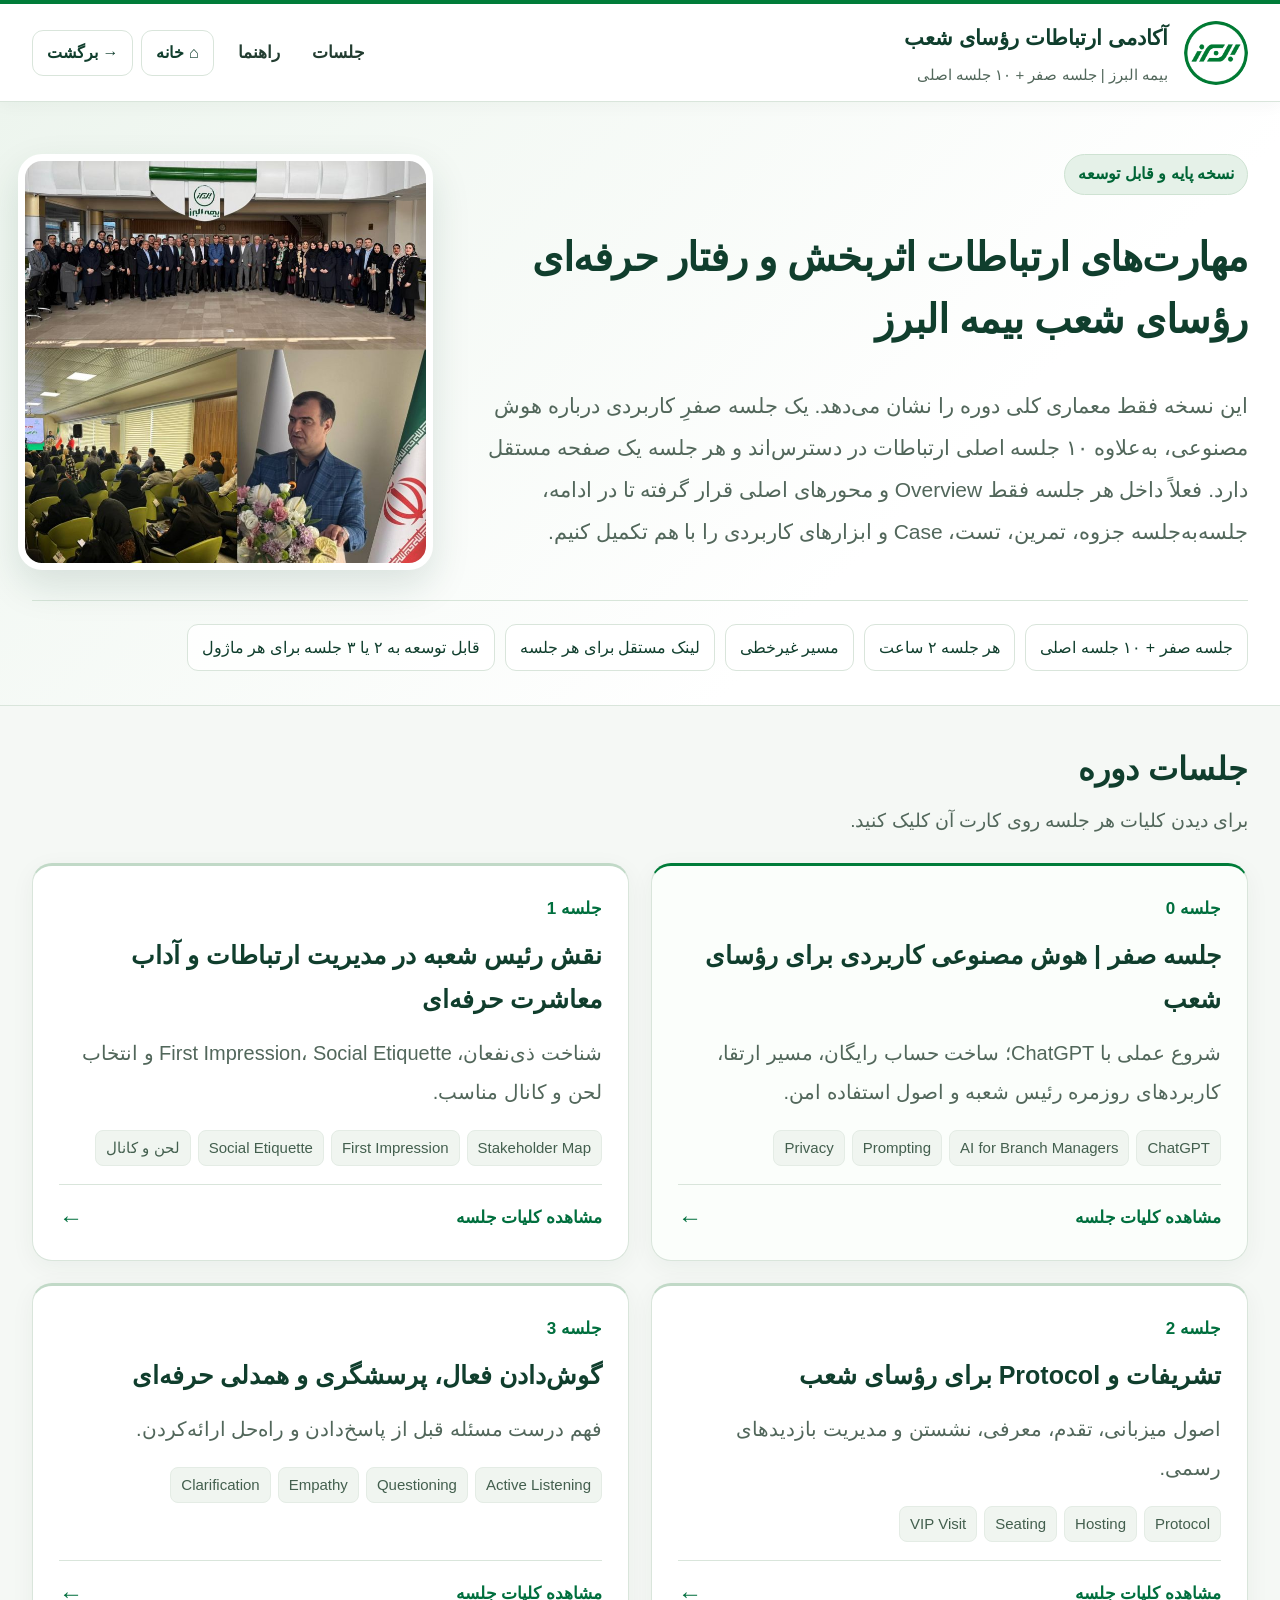
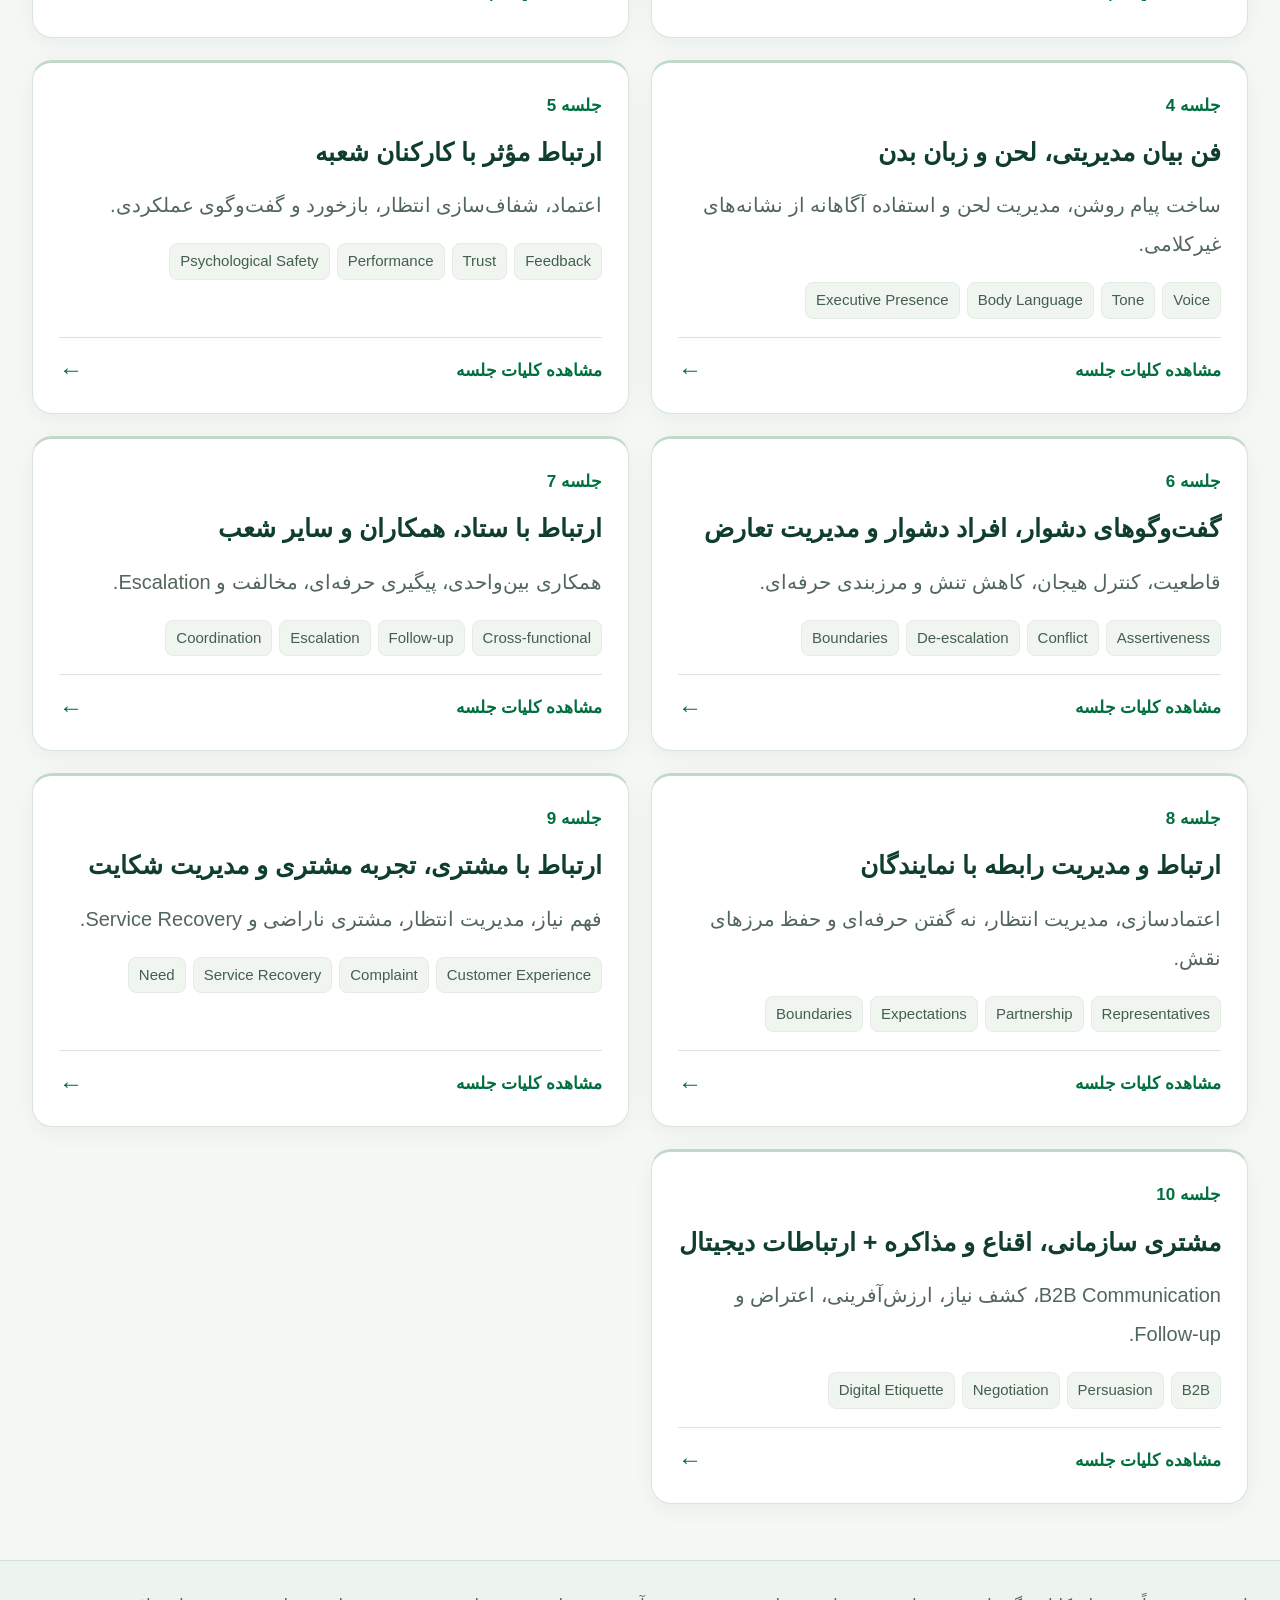
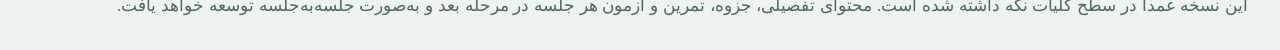
==== index.html @ 75eb53e2 "Refresh Alborz brand visuals and classroom typography; preserve all course content and routes" ====
<!doctype html>
<html lang="fa" dir="rtl">
<head>
<meta charset="utf-8">
<meta name="viewport" content="width=device-width,initial-scale=1">
<title>آکادمی مهارت‌های ارتباطات اثربخش | بیمه البرز</title>
<style>
:root{--navy:#173d5d;--teal:#168b8b;--bg:#f5f8fa;--ink:#263746;--muted:#6c7a84;--line:#dce7eb;--soft:#eef7f7}
*{box-sizing:border-box}body{margin:0;font-family:Vazirmatn,Tahoma,sans-serif;background:var(--bg);color:var(--ink);line-height:1.95;font-size:18px}a{text-decoration:none;color:inherit}.wrap{max-width:1120px;margin:auto;padding:0 20px}.top{background:#fff;border-bottom:1px solid var(--line);position:sticky;top:0;z-index:20}.topin{height:68px;display:flex;align-items:center;justify-content:space-between;gap:16px}.brand{display:flex;align-items:center;gap:11px}.logo{width:42px;height:42px;border-radius:13px;background:linear-gradient(145deg,var(--navy),var(--teal));color:#fff;display:grid;place-items:center;font-weight:800}.brand b{color:var(--navy)}.brand small{display:block;color:var(--muted);font-size:13px}.nav{display:flex;gap:8px}.utility-nav{display:flex;gap:7px;align-items:center}.utility-btn{display:inline-flex;align-items:center;gap:5px;padding:9px 12px;border:1px solid var(--line);background:#fff;border-radius:9px;font-size:14px;cursor:pointer;font-family:inherit;color:var(--navy)}.utility-btn:hover{background:var(--soft)}.lab-hero{background:#fff;border:1px solid var(--line);border-radius:18px;padding:22px;margin-bottom:16px}.lab-grid{display:grid;grid-template-columns:1fr 1fr;gap:14px}.lab-card{background:#fff;border:1px solid var(--line);border-radius:14px;padding:18px}.lab-card h2{font-size:22px;color:var(--navy);margin:0 0 8px}.lab-label{font-size:13px;color:var(--teal);font-weight:700;margin-bottom:5px}.cta-panel{background:linear-gradient(135deg,#f2f9f9,#fff);border:1px solid #cfe5e5;border-radius:15px;padding:18px;display:flex;justify-content:space-between;align-items:center;gap:14px}.cta-panel h3{margin:0;color:var(--navy);font-size:21px}.cta-panel p{margin:4px 0 0;color:var(--muted);font-size:15px}.nav a{font-size:15px;padding:7px 10px;border-radius:8px}.nav a:hover{background:var(--soft)}.hero{padding:50px 0 34px;background:linear-gradient(#fff,var(--bg))}.hero h1{color:var(--navy);font-size:42px;margin:10px 0}.hero p{max-width:900px;color:var(--muted);margin:0;font-size:18px}.tag{display:inline-block;background:var(--soft);color:var(--teal);border-radius:999px;padding:5px 10px;font-size:13px;font-weight:700}.summary{margin-top:20px;display:flex;gap:9px;flex-wrap:wrap}.pill{background:#fff;border:1px solid var(--line);padding:9px 12px;border-radius:999px;font-size:14px}.section{padding:28px 0}.section h2{color:var(--navy);margin:0 0 7px;font-size:28px}.sub{color:var(--muted);font-size:16px;margin-bottom:18px}.grid{display:grid;grid-template-columns:1fr 1fr;gap:16px}.card{background:#fff;border:1px solid var(--line);border-radius:16px;padding:19px;box-shadow:0 8px 22px rgba(23,61,93,.05);transition:.2s}.card:hover{transform:translateY(-3px);box-shadow:0 12px 30px rgba(23,61,93,.08)}.num{font-size:14px;color:var(--teal);font-weight:700}.card h3{color:var(--navy);font-size:22px;margin:6px 0}.card p{font-size:16px;color:var(--muted);margin:0 0 12px}.topics{display:flex;gap:6px;flex-wrap:wrap}.topic{background:#f2f7f8;border-radius:999px;padding:3px 7px;font-size:13px;color:#506572}.go{display:flex;justify-content:space-between;align-items:center;margin-top:14px;border-top:1px dashed var(--line);padding-top:11px;font-size:14px}.btn{display:inline-flex;align-items:center;gap:6px;border:0;background:var(--navy);color:#fff;padding:11px 16px;border-radius:10px;font-family:inherit;cursor:pointer;font-size:15px}.btn.alt{background:#fff;color:var(--navy);border:1px solid var(--line)}.session{padding:34px 0}.crumb{font-size:14px;color:var(--muted);margin-bottom:10px}.box{background:linear-gradient(135deg,var(--navy),#216c7a);color:#fff;border-radius:20px;padding:25px}.box h1{font-size:34px;margin:6px 0}.box p{color:#dcebf0;margin:0;font-size:18px}.meta{display:flex;gap:7px;flex-wrap:wrap;margin-top:13px}.meta span{background:rgba(255,255,255,.12);padding:6px 10px;border-radius:999px;font-size:13px}.content{display:grid;grid-template-columns:1fr 1fr;gap:15px;margin-top:18px}.panel{background:#fff;border:1px solid var(--line);border-radius:15px;padding:20px}.panel.full{grid-column:1/-1}.panel h2{color:var(--navy);font-size:24px;margin:0 0 10px}.panel ul{padding-right:19px;margin:0}.panel li{margin-bottom:6px}.placeholder{border:1px dashed #b9ccd3;background:#fbfdfd;border-radius:12px;padding:18px;color:var(--muted);font-size:16px}.footer{margin-top:35px;border-top:1px solid var(--line);padding:26px 0;color:var(--muted);font-size:14px}.guide{background:#fff;border:1px solid var(--line);border-radius:15px;padding:20px;margin-bottom:14px}
.ai-grid{display:grid;grid-template-columns:repeat(2,1fr);gap:12px}.ai-card{background:#fff;border:1px solid var(--line);border-radius:14px;padding:16px}.ai-card h3{margin:0 0 7px;color:var(--navy);font-size:20px}.clickable-card{display:block;position:relative;cursor:pointer}.clickable-card:hover{transform:translateY(-2px);box-shadow:0 10px 24px rgba(23,61,93,.08);border-color:#bcd7dc}.clickable-card:after{content:"مشاهده مثال ←";display:block;margin-top:10px;padding-top:8px;border-top:1px dashed var(--line);font-size:10px;color:var(--teal);font-weight:700}.level a{display:block;background:#fff;border:1px solid var(--line);border-radius:12px;padding:13px;transition:.2s}.level a:hover{transform:translateY(-2px);box-shadow:0 10px 24px rgba(23,61,93,.08);border-color:#bcd7dc}.level a:after{content:"مثال ←";display:block;margin-top:8px;font-size:10px;color:var(--teal);font-weight:700}.prompt-link{display:block}.prompt-link .prompt{transition:.2s}.prompt-link:hover .prompt{transform:translateY(-2px);box-shadow:0 10px 24px rgba(23,61,93,.07);border-color:#bcd7dc}.detail-example{background:#f7fbfc;border:1px solid var(--line);border-radius:14px;padding:18px;margin-top:12px}.detail-example h3{margin:0 0 8px;color:var(--navy)}.detail-kicker{font-size:10px;color:var(--teal);font-weight:700}.detail-prompt{margin-top:12px;background:#fff;border:1px solid var(--line);border-radius:12px;padding:15px}.detail-prompt code{font-family:Vazirmatn,Tahoma,sans-serif;white-space:normal}
.detail-page .wrap{max-width:1180px}.detail-page .lab-hero{padding:28px}.detail-page .lab-hero h1{font-size:38px;line-height:1.45}.detail-page .lab-hero p{font-size:17px;line-height:1.9}.detail-page .detail-example{padding:24px}.detail-page .detail-kicker{font-size:13px}.detail-page .detail-example h3{font-size:23px;margin-top:4px}.detail-page .detail-example p,.detail-page .detail-prompt,.detail-page .detail-output{font-size:17px;line-height:2}.detail-page .detail-prompt{padding:19px}.detail-output{margin-top:14px;background:#fff;border:1px solid #cfe2d9;border-radius:12px;padding:19px}.detail-output b{display:block;color:var(--teal);font-size:16px;margin-bottom:7px}.detail-output .output-body{color:#2d4350}.detail-page .btn{font-size:13px;padding:10px 14px}.ai-card p{margin:0;color:var(--muted);font-size:16px}.prompt{background:#f7fbfc;border:1px solid #dce9ed;border-radius:12px;padding:13px;margin-top:9px}.prompt b{display:block;color:var(--teal);margin-bottom:7px;font-size:17px}.prompt code{white-space:normal;font-family:Vazirmatn,Tahoma,sans-serif;color:#354b58;font-size:16px;line-height:2}.level{display:grid;grid-template-columns:repeat(4,1fr);gap:9px}.level>div{background:#fff;border:1px solid var(--line);border-radius:12px;padding:13px}.level b{display:block;color:var(--navy);margin-bottom:5px;font-size:18px}.warn{background:#fff8ec;border:1px solid #ecd7a9;border-radius:12px;padding:14px}.safe{background:#eff9f4;border:1px solid #cce6d9;border-radius:12px;padding:14px}.linkrow{display:flex;gap:8px;flex-wrap:wrap;margin-top:11px}.mini{font-size:15px;color:var(--muted)}
@media(max-width:820px){.ai-grid,.level{grid-template-columns:1fr 1fr}}@media(max-width:560px){.ai-grid,.level{grid-template-columns:1fr}.detail-page .lab-hero h1{font-size:34px}.detail-page .lab-hero p{font-size:18px}.detail-page .detail-example p,.detail-page .detail-prompt,.detail-page .detail-output{font-size:18px}.detail-page .detail-example h3{font-size:24px}.detail-page .btn{font-size:12px}}
@media(max-width:820px){.grid,.content,.lab-grid{grid-template-columns:1fr}.panel.full{grid-column:auto}.hero h1{font-size:34px}.box h1{font-size:29px}.nav{display:none}.utility-nav{display:flex}.utility-btn{padding:7px 9px}}
</style>
<link rel="preload" href="assets/fonts/Vazirmatn.woff2" as="font" type="font/woff2" crossorigin>
<link rel="stylesheet" href="assets/theme.css?v=20261017">
<meta name="theme-color" content="#006f3e">
</head>
<body>
<div id="app"></div>
<script>
const sessions=[
{id:0,title:"جلسه صفر | هوش مصنوعی کاربردی برای رؤسای شعب",desc:"شروع عملی با ChatGPT؛ ساخت حساب رایگان، مسیر ارتقا، کاربردهای روزمره رئیس شعبه و اصول استفاده امن.",topics:["ChatGPT","AI for Branch Managers","Prompting","Privacy"],goal:"رئیس شعبه با یک مسیر ساده و کاربردی وارد استفاده از هوش مصنوعی شود و بداند کجا، چگونه و با چه ملاحظات محرمانگی از ChatGPT کمک بگیرد.",outline:["هوش مصنوعی برای رئیس شعبه؛ چه کمکی می‌کند و چه کاری را نباید به آن واگذار کرد","ساخت حساب رایگان ChatGPT و شروع کار در chatgpt.com","آشنایی کلی با نسخه رایگان و مسیر ارتقا به پلن‌های پولی متناسب با نیاز","در صورت محدودیت پرداخت: آشنایی با استفاده از واسط پرداخت مانند نامبرلند؛ ترجیح ارتقای حساب شخصی و پرهیز از حساب مشترک یا آماده","کاربردها در شعبه: تهیه پیش‌نویس نامه و پیام، خلاصه‌سازی بخشنامه، گزارش مدیریتی، برنامه جلسه، آموزش و Role Play","کمک به بررسی پرونده‌ها فقط برای خلاصه‌سازی، ساخت Checklist و کشف نکات قابل بررسی؛ تصمیم نهایی با انسان","اصول Prompt نویسی ساده: نقش + مسئله + زمینه + خروجی مورد انتظار","حریم خصوصی و محرمانگی: عدم بارگذاری اطلاعات هویتی، مالی یا پرونده واقعی مشتری بدون مجوز و ناشناس‌سازی","اتصال ChatGPT به ابزارهای کاری مانند Gmail، Google Calendar و Google Drive در صورت دسترسی و اعطای مجوز","تمرین‌های اولیه با سناریوهای فرضی و داده‌های غیرواقعی"]},

{id:1,title:"نقش رئیس شعبه در مدیریت ارتباطات و آداب معاشرت حرفه‌ای",desc:"شناخت ذی‌نفعان، First Impression، Social Etiquette و انتخاب لحن و کانال مناسب.",topics:["Stakeholder Map","First Impression","Social Etiquette","لحن و کانال"],goal:"رئیس شعبه بتواند برای هر ذی‌نفع، سبک ارتباطی و رفتار حرفه‌ای متناسب انتخاب کند.",outline:["نقش رئیس شعبه به‌عنوان نماینده برند","شناخت ذی‌نفعان اصلی شعبه","آداب معرفی، سلام و احوالپرسی","اولین برداشت و حضور حرفه‌ای","انتخاب لحن، زمان و کانال مناسب"]},
{id:2,title:"تشریفات و Protocol برای رؤسای شعب",desc:"اصول میزبانی، تقدم، معرفی، نشستن و مدیریت بازدیدهای رسمی.",topics:["Protocol","Hosting","Seating","VIP Visit"],goal:"رئیس شعبه بتواند موقعیت‌های رسمی و بازدیدهای مهم را حرفه‌ای و منظم مدیریت کند.",outline:["تفاوت Etiquette و Protocol","استقبال و بدرقه","تقدم و معرفی افراد","نحوه نشستن در جلسات","اصول میزبانی و پذیرایی","آمادگی شعبه برای بازدید رسمی"]},
{id:3,title:"گوش‌دادن فعال، پرسشگری و همدلی حرفه‌ای",desc:"فهم درست مسئله قبل از پاسخ‌دادن و راه‌حل ارائه‌کردن.",topics:["Active Listening","Questioning","Empathy","Clarification"],goal:"رئیس شعبه بتواند با گوش‌دادن و پرسشگری، مسئله و نیاز واقعی مخاطب را بهتر درک کند.",outline:["شنیدن در برابر گوش‌دادن فعال","سؤال‌های باز و بسته","سؤال‌های روشن‌کننده و عمیق‌کننده","Reflecting Back و Summarizing","همدلی حرفه‌ای"]},
{id:4,title:"فن بیان مدیریتی، لحن و زبان بدن",desc:"ساخت پیام روشن، مدیریت لحن و استفاده آگاهانه از نشانه‌های غیرکلامی.",topics:["Voice","Tone","Body Language","Executive Presence"],goal:"رئیس شعبه بتواند پیام خود را روشن، کوتاه و متناسب با موقعیت منتقل کند.",outline:["وضوح و اختصار در پیام مدیریتی","Voice, Tone & Pace","تماس چشمی و حالات چهره","Posture و Gesture","هماهنگی کلام و رفتار","حضور حرفه‌ای"]},
{id:5,title:"ارتباط مؤثر با کارکنان شعبه",desc:"اعتماد، شفاف‌سازی انتظار، بازخورد و گفت‌وگوی عملکردی.",topics:["Feedback","Trust","Performance","Psychological Safety"],goal:"رئیس شعبه بتواند گفت‌وگوهای روزمره و عملکردی با کارکنان را اثربخش‌تر مدیریت کند.",outline:["اعتماد و Psychological Safety","شفاف‌سازی انتظار","درخواست و واگذاری کار","Feedback و Feedforward","Recognition","گفت‌وگو با کارکنان کم‌انگیزه یا مقاوم"]},
{id:6,title:"گفت‌وگوهای دشوار، افراد دشوار و مدیریت تعارض",desc:"قاطعیت، کنترل هیجان، کاهش تنش و مرزبندی حرفه‌ای.",topics:["Assertiveness","Conflict","De-escalation","Boundaries"],goal:"رئیس شعبه بتواند در موقعیت‌های دشوار، قاطع و محترمانه باقی بماند.",outline:["رفتار منفعلانه، پرخاشگرانه و قاطعانه","Triggerهای هیجانی","De-escalation","تفکیک شخص از رفتار","انواع افراد دشوار","مرزبندی حرفه‌ای"]},
{id:7,title:"ارتباط با ستاد، همکاران و سایر شعب",desc:"همکاری بین‌واحدی، پیگیری حرفه‌ای، مخالفت و Escalation.",topics:["Cross-functional","Follow-up","Escalation","Coordination"],goal:"رئیس شعبه بتواند تعاملات بین‌واحدی را با وضوح، احترام و پیگیری مؤثر مدیریت کند.",outline:["ارتباط افقی و عمودی","درخواست همکاری","پیگیری حرفه‌ای","بیان مخالفت","Escalation صحیح","مستندسازی توافقات"]},
{id:8,title:"ارتباط و مدیریت رابطه با نمایندگان",desc:"اعتمادسازی، مدیریت انتظار، نه گفتن حرفه‌ای و حفظ مرزهای نقش.",topics:["Representatives","Partnership","Expectations","Boundaries"],goal:"رئیس شعبه بتواند رابطه‌ای مشارکتی و در عین حال حرفه‌ای با نمایندگان ایجاد کند.",outline:["جایگاه نماینده در شبکه ارتباطی شعبه","اعتمادسازی","مدیریت انتظار","نه گفتن حرفه‌ای","Feedback به نماینده","نماینده ناراضی یا پرتوقع"]},
{id:9,title:"ارتباط با مشتری، تجربه مشتری و مدیریت شکایت",desc:"فهم نیاز، مدیریت انتظار، مشتری ناراضی و Service Recovery.",topics:["Customer Experience","Complaint","Service Recovery","Need"],goal:"رئیس شعبه بتواند نارضایتی و شکایت مشتری را ساختاریافته و حرفه‌ای مدیریت کند.",outline:["لحظات حساس تجربه مشتری","Listening for Need","مدیریت انتظار","مشتری عصبانی و ناراضی","عذرخواهی حرفه‌ای","Service Recovery"]},
{id:10,title:"مشتری سازمانی، اقناع و مذاکره + ارتباطات دیجیتال",desc:"B2B Communication، کشف نیاز، ارزش‌آفرینی، اعتراض و Follow-up.",topics:["B2B","Persuasion","Negotiation","Digital Etiquette"],goal:"رئیس شعبه بتواند ارتباط اولیه و جلسه حرفه‌ای با مشتری سازمانی را ساختاریافته مدیریت کند.",outline:["تفاوت B2B و B2C","آمادگی قبل از جلسه","Discovery Questions","Value Conversation","اصول پایه اقناع و مذاکره","Telephone, WhatsApp & Email Etiquette","Follow-up و ثبت توافقات"]}
];

function header(){return '<header class="top"><div class="wrap topin"><a class="brand" href="?"><span class="logo">ا</span><span><b>آکادمی ارتباطات رؤسای شعب</b><small>بیمه البرز | جلسه صفر + ۱۰ جلسه اصلی</small></span></a><div style="display:flex;align-items:center;gap:10px"><nav class="nav"><a href="?">جلسات</a><a href="?view=guide">راهنما</a></nav><div class="utility-nav"><a class="utility-btn" href="?">⌂ خانه</a><button class="utility-btn" onclick="history.length>1?history.back():location.href=\'?\'">→ برگشت</button></div></div></div></header>'}
function footer(){return '<footer class="footer"><div class="wrap">این نسخه عمداً در سطح کلیات نگه داشته شده است. محتوای تفصیلی، جزوه، تمرین و آزمون هر جلسه در مرحله بعد و به‌صورت جلسه‌به‌جلسه توسعه خواهد یافت.</div></footer>'}
function home(){
document.title="آکادمی مهارت‌های ارتباطات اثربخش | بیمه البرز";
document.getElementById("app").innerHTML=header()+
'<main><section class="hero"><div class="wrap"><span class="tag">نسخه پایه و قابل توسعه</span><h1>مهارت‌های ارتباطات اثربخش و رفتار حرفه‌ای رؤسای شعب بیمه البرز</h1><p>این نسخه فقط معماری کلی دوره را نشان می‌دهد. یک جلسه صفرِ کاربردی درباره هوش مصنوعی، به‌علاوه ۱۰ جلسه اصلی ارتباطات در دسترس‌اند و هر جلسه یک صفحه مستقل دارد. فعلاً داخل هر جلسه فقط Overview و محورهای اصلی قرار گرفته تا در ادامه، جلسه‌به‌جلسه جزوه، تمرین، تست، Case و ابزارهای کاربردی را با هم تکمیل کنیم.</p><div class="summary"><span class="pill">جلسه صفر + ۱۰ جلسه اصلی</span><span class="pill">هر جلسه ۲ ساعت</span><span class="pill">مسیر غیرخطی</span><span class="pill">لینک مستقل برای هر جلسه</span><span class="pill">قابل توسعه به ۲ یا ۳ جلسه برای هر ماژول</span></div></div></section><section class="section"><div class="wrap"><h2>جلسات دوره</h2><div class="sub">برای دیدن کلیات هر جلسه روی کارت آن کلیک کنید.</div><div class="grid">'+
sessions.map(s=>'<a class="card" href="?m='+s.id+'"><div class="num">جلسه '+s.id+'</div><h3>'+s.title+'</h3><p>'+s.desc+'</p><div class="topics">'+s.topics.map(t=>'<span class="topic">'+t+'</span>').join('')+'</div><div class="go"><span>مشاهده کلیات جلسه</span><span>←</span></div></a>').join('')+
'</div></div></section></main>'+footer()
}


const labs={
1:{sample:"سناریو: مشتری مهمی بدون وقت قبلی وارد شعبه می‌شود و هم‌زمان نماینده‌ای منتظر دیدار رئیس شعبه است. رئیس شعبه باید نحوه استقبال، معرفی و مدیریت انتظار هر دو نفر را انتخاب کند.",exercise:"در سه دقیقه، برای یک مشتری جدید، یک همکار ستادی و یک نماینده سه شیوه متفاوت برای شروع گفت‌وگو بنویسید.",task:"تا جلسه بعد یک موقعیت واقعی را ثبت کنید که First Impression روی ادامه رابطه اثر گذاشته است.",note:"هدف تمرین، «تشریفاتی شدن» رفتار نیست؛ هدف، آگاهانه شدن رفتار حرفه‌ای است."},
2:{sample:"سناریو: مدیر ارشد سازمان برای بازدید به شعبه می‌آید و هم‌زمان جلسه‌ای با مشتری سازمانی در جریان است. ترتیب استقبال، معرفی و نشستن را تصمیم‌گیری کنید.",exercise:"چیدمان یک جلسه چهارنفره را برای رئیس شعبه، مدیر ستادی، مشتری و کارشناس شعبه طراحی کنید و دلیل آن را بگویید.",task:"یک Checklist پنج‌مرحله‌ای برای بازدید رسمی شعبه بسازید.",note:"Protocol خوب باید دیده نشود؛ اگر درست طراحی شده باشد، جریان جلسه طبیعی و بدون سردرگمی پیش می‌رود."},
3:{sample:"سناریو: کارمند می‌گوید «مشتری‌ها خیلی سخت شده‌اند». به‌جای نصیحت، با سه سؤال روشن‌کننده مسئله واقعی را کشف کنید.",exercise:"در دو نفره، یک نفر مسئله‌ای کاری را تعریف کند و نفر دوم فقط سؤال و بازتاب بدهد؛ بدون ارائه راه‌حل.",task:"در یک گفت‌وگوی واقعی این هفته، قبل از پاسخ دادن حداقل یک بار Paraphrase انجام دهید.",note:"Listening یعنی تأخیر انداختن در پاسخ تا وقتی که مطمئن شویم مسئله را درست فهمیده‌ایم."},
4:{sample:"سناریو: باید یک خطای جدی را به کارمند توضیح دهید بدون اینکه پیام مبهم یا تحقیرآمیز شود.",exercise:"یک پیام ۶۰ ثانیه‌ای با ساختار «موضوع → اهمیت → انتظار» آماده و با صدای بلند اجرا کنید.",task:"یک پیام روزمره خود را ضبط کنید و Pace، مکث و وضوح آن را خودارزیابی کنید.",note:"در ارتباط مدیریتی، وضوح معمولاً از پیچیدگی اثرگذارتر است."},
5:{sample:"سناریو: کارمند توانمند است اما موعدها را رعایت نمی‌کند. گفت‌وگو را با مدل مشاهده رفتار، اثر و انتظار طراحی کنید.",exercise:"یک Feedback واقعی را بدون استفاده از برچسب شخصیتی بازنویسی کنید.",task:"در هفته آینده یک Recognition مشخص و مبتنی بر رفتار به یکی از کارکنان بدهید.",note:"Feedback مؤثر درباره رفتار قابل مشاهده است، نه شخصیت فرد."},
6:{sample:"سناریو: نماینده با لحن تند درخواست استثنا دارد. پاسخ باید هم مرز را حفظ کند و هم رابطه را تخریب نکند.",exercise:"سه پاسخ بنویسید: منفعلانه، پرخاشگرانه و قاطعانه؛ سپس تفاوت آن‌ها را مقایسه کنید.",task:"یک Trigger شخصی خود را شناسایی و برای آن یک Pause Routine طراحی کنید.",note:"قاطعیت یعنی احترام هم‌زمان به رابطه و مرز."},
7:{sample:"سناریو: واحد ستادی پاسخ لازم را نداده و مشتری منتظر است. یک پیگیری حرفه‌ای بنویسید که هم فوریت را منتقل کند و هم رابطه را حفظ کند.",exercise:"یک درخواست مبهم را با الگوی چه کسی/چه چیزی/چه زمانی/چرا بازنویسی کنید.",task:"یکی از پیگیری‌های این هفته را با Close the Loop کامل کنید و نتیجه را ثبت کنید.",note:"بخش مهم ارتباط بین‌واحدی، بستن حلقه ارتباط و روشن کردن مسئول اقدام بعدی است."},
8:{sample:"سناریو: نماینده‌ای پرتوقع درخواست می‌کند فرآیندی خارج از چارچوب برایش انجام شود. پاسخ حرفه‌ای طراحی کنید.",exercise:"یک «نه» حرفه‌ای در سه مرحله بنویسید: همدلی، مرز، گزینه جایگزین.",task:"یک انتظار مبهم از نمایندگان را به یک توافق روشن و قابل پیگیری تبدیل کنید.",note:"رابطه مشارکتی با نماینده به معنی حذف مرزهای نقش نیست."},
9:{sample:"سناریو: مشتری از تأخیر عصبانی است و می‌گوید دیگر به شعبه اعتماد ندارد. ابتدا پاسخ همدلانه و سپس مسیر Service Recovery را طراحی کنید.",exercise:"در Role Play دو دقیقه‌ای، فقط بر شنیدن نیاز و مدیریت انتظار تمرکز کنید.",task:"یک شکایت واقعیِ بدون اطلاعات هویتی را به سه بخش «مسئله، انتظار، اقدام بعدی» خلاصه کنید.",note:"در شکایت، سرعت پاسخ مهم است اما وضوح درباره اقدام بعدی مهم‌تر است."},
10:{sample:"سناریو: مشتری سازمانی می‌گوید «قیمت مهم‌ترین معیار ماست». با سؤال‌های Discovery بررسی کنید پشت این موضع چه نیازهایی وجود دارد.",exercise:"برای یک جلسه B2B پنج سؤال Discovery و دو جمله Value Conversation بنویسید.",task:"یک Follow-up کوتاه بعد از جلسه مشتری سازمانی طراحی کنید که تصمیم‌ها و قدم بعدی را ثبت کند.",note:"در مذاکره، قبل از دفاع از پیشنهاد، باید بفهمیم طرف مقابل واقعاً چه چیزی را ارزشمند می‌داند."}
};

function aiExtra(){
return '<section class="panel full"><h2>نقشه کاربرد هوش مصنوعی برای رئیس شعبه</h2><div class="ai-grid">'+
'<a class="ai-card clickable-card" href="?m=0&view=lab&item=use1"><h3>۱. مکاتبات و ارتباطات</h3><p>پیش‌نویس نامه، پیام به کارکنان یا نمایندگان، پاسخ اولیه به مشتری، بازنویسی متن رسمی و کوتاه‌سازی پیام.</p></a>'+
'<a class="ai-card clickable-card" href="?m=0&view=lab&item=use2"><h3>۲. جلسات و مدیریت روزانه</h3><p>طراحی Agenda، استخراج Action Item، تهیه صورت‌جلسه، آماده‌سازی پرسش برای جلسه و برنامه پیگیری.</p></a>'+
'<a class="ai-card clickable-card" href="?m=0&view=lab&item=use3"><h3>۳. گزارش و تحلیل مدیریتی</h3><p>تبدیل یادداشت‌های پراکنده به گزارش، ساخت خلاصه مدیریتی، مقایسه چند گزینه و طراحی Checklist تصمیم.</p></a>'+
'<a class="ai-card clickable-card" href="?m=0&view=lab&item=use4"><h3>۴. پرونده و اسناد</h3><p>خلاصه‌سازی متن‌های غیرمحرمانه یا ناشناس‌سازی‌شده، استخراج موارد قابل بررسی، ساخت چک‌لیست نقص مدارک و پرسش‌های پیگیری.</p></a>'+
'<a class="ai-card clickable-card" href="?m=0&view=lab&item=use5"><h3>۵. مشتری و نماینده</h3><p>تمرین پاسخ به اعتراض، شبیه‌سازی مشتری ناراضی، طراحی گفت‌وگوی حرفه‌ای و آماده‌سازی برای مذاکره.</p></a>'+
'<a class="ai-card clickable-card" href="?m=0&view=lab&item=use6"><h3>۶. توسعه کارکنان</h3><p>Role Play، طراحی سؤال آموزشی، بازخورد روی متن یا سناریو و ساخت تمرین متناسب با مسئله واقعی شعبه.</p></a>'+
'<a class="ai-card clickable-card" href="?m=0&view=lab&item=use7"><h3>۷. یادگیری شخصی مدیر</h3><p>توضیح ساده یک مفهوم، مقایسه روش‌ها، ساخت برنامه مطالعه و تمرین مهارت قبل از موقعیت واقعی.</p></a>'+
'<a class="ai-card clickable-card" href="?m=0&view=lab&item=use8"><h3>۸. مدیریت زمان و کار</h3><p>اولویت‌بندی فهرست کارها، طراحی برنامه روزانه، شکستن یک مسئله پیچیده به قدم‌های کوچک و ساخت قالب پیگیری.</p></a>'+'<a class="ai-card clickable-card" href="?m=0&view=lab&item=use9"><h3>۹. Gmail و Google Calendar</h3><p>خلاصه ایمیل‌های مهم، پیش‌نویس پاسخ، آماده‌سازی جلسه، بررسی زمان‌های آزاد و مدیریت رویدادها؛ در صورت اتصال حساب و اعطای دسترسی.</p></a>'+'<a class="ai-card clickable-card" href="?m=0&view=lab&item=use10"><h3>۱۰. Google Drive و سایر Apps</h3><p>پیدا کردن فایل، خلاصه‌سازی Docs/Sheets/Slides و کار با سایر ابزارهای متصل متناسب با دسترسی حساب.</p></a>'+
'</div></section>'+
'<section class="panel full"><h2>چهار سطح استفاده؛ از ساده تا حرفه‌ای</h2><div class="level">'+
'<a href="?m=0&view=lab&item=level1"><b>سطح ۱ | سؤال و متن</b><span class="mini">پرسش، بازنویسی، خلاصه و ایده‌گیری.</span></a>'+
'<a href="?m=0&view=lab&item=level2"><b>سطح ۲ | فایل و تحلیل</b><span class="mini">کار با فایل‌های غیرمحرمانه یا ناشناس‌سازی‌شده، جدول و گزارش.</span></a>'+
'<a href="?m=0&view=lab&item=level3"><b>سطح ۳ | تمرین و شبیه‌سازی</b><span class="mini">مشتری ناراضی، کارمند مقاوم، مذاکره با نماینده یا مشتری سازمانی.</span></a>'+
'<a href="?m=0&view=lab&item=level4"><b>سطح ۴ | دستیار کاری</b><span class="mini">پروژه‌ها، تحقیق عمیق‌تر، پیگیری چندمرحله‌ای و ابزارهای پیشرفته‌تر در پلن‌های مناسب.</span></a>'+
'</div></section>'+
'<section class="panel full"><h2>نمونه Promptهای آماده</h2>'+
'<a class="prompt-link" href="?m=0&view=lab&item=prompt1"><div class="prompt"><b>نمونه ۱ | نامه مدیریتی</b><code>در نقش رئیس شعبه بیمه، این یادداشت خام را به یک نامه رسمی، کوتاه و محترمانه برای واحد ستادی تبدیل کن. لحن قاطع ولی غیرتنش‌زا باشد. در پایان، اقدام مورد انتظار و زمان پاسخ را روشن کن.</code></div></a>'+
'<a class="prompt-link" href="?m=0&view=lab&item=prompt2"><div class="prompt"><b>نمونه ۲ | مشتری ناراضی</b><code>نقش یک مشتری ناراضی بیمه را بازی کن که از تأخیر در رسیدگی ناراحت است. من رئیس شعبه هستم و می‌خواهم پاسخ بدهم. بعد از هر پاسخ من، فقط واکنش مشتری را بده و در پایان روی لحن، همدلی و مدیریت انتظار به من بازخورد بده.</code></div></a>'+
'<a class="prompt-link" href="?m=0&view=lab&item=prompt3"><div class="prompt"><b>نمونه ۳ | بررسی پرونده</b><code>این اطلاعات فرضی و بدون مشخصات هویتی را مرور کن. فقط موارد ناقص، سؤال‌های لازم برای پیگیری و یک Checklist بررسی را استخراج کن. تصمیم یا تأیید نهایی پرونده را انجام نده.</code></div></a>'+
'<a class="prompt-link" href="?m=0&view=lab&item=prompt4"><div class="prompt"><b>نمونه ۴ | جلسه کارکنان</b><code>برای جلسه ۳۰ دقیقه‌ای تیم شعبه درباره کاهش خطا در پاسخ‌گویی به مشتری، یک Agenda شامل هدف، سه سؤال بحث، تصمیم‌های مورد انتظار و Action Itemهای قابل پیگیری طراحی کن.</code></div></a>'+
'</section>'+
'<section class="panel full"><h2>شروع و ارتقای حساب ChatGPT</h2><p>برای شروع، نسخه رایگان برای آشنایی، نوشتن متن، تمرین، جست‌وجو، فایل و بسیاری از کارهای روزمره کافی است. اگر استفاده بیشتر، فایل‌های بیشتر، تحلیل پیشرفته‌تر، Research، پروژه‌ها یا ابزارهای حرفه‌ای‌تر لازم شد، می‌توان پلن‌های پولی مانند Go، Plus یا Pro را بررسی کرد. امکانات و محدودیت‌ها ممکن است تغییر کنند، بنابراین قبل از خرید صفحه رسمی قیمت‌گذاری را ببینید.</p><div class="linkrow"><a class="btn" href="https://chatgpt.com/" target="_blank" rel="noopener">ورود / ساخت حساب ChatGPT</a><a class="btn alt" href="https://chatgpt.com/pricing/" target="_blank" rel="noopener">مقایسه پلن‌های رسمی</a></div><div class="warn" style="margin-top:12px"><b>اگر پرداخت مستقیم در دسترس نیست:</b> ممکن است از واسط‌های پرداخت مانند نامبرلند استفاده شود. ترجیح حرفه‌ای این است که <b>اشتراک روی حساب شخصی خود فرد</b> فعال شود؛ از خرید حساب آماده یا اشتراکی و تحویل رمز عبور به اشخاص ثالث پرهیز شود و شرایط سرویس‌دهنده قبل از خرید بررسی شود.</div></section>'+
'<section class="panel full"><h2>خط قرمزهای استفاده در شعبه</h2><div class="safe"><b>اصل ساده:</b> هوش مصنوعی «دستیار» است، نه مرجع نهایی تصمیم. قبل از ارسال هر خروجی، مدیر باید آن را بررسی کند.</div><ul style="margin-top:12px"><li>اطلاعات هویتی، شماره ملی، شماره حساب، شماره بیمه‌نامه، اطلاعات پزشکی، مالی و اطلاعات محرمانه مشتری را بدون مجوز وارد نکنید.</li><li>برای تمرین و آموزش از داده فرضی یا اطلاعات ناشناس‌سازی‌شده استفاده کنید.</li><li>تحلیل AI جایگزین مقررات، دستورالعمل رسمی، نظر حقوقی یا تصمیم تخصصی بیمه‌ای نیست.</li><li>اعداد، تاریخ‌ها، استنادها و بخشنامه‌ها را قبل از استفاده نهایی کنترل کنید.</li></ul></section>'+
'<section class="panel full"><h2>تمرین پیشنهادی جلسه صفر</h2><div class="placeholder"><b>تمرین ۱۵ دقیقه‌ای:</b> هر رئیس شعبه یک کار واقعی اما غیرمحرمانه از هفته جاری انتخاب کند؛ مثلاً تنظیم یک پیام، آماده‌سازی جلسه، پاسخ به اعتراض یا خلاصه‌سازی یک متن. ابتدا خودش Prompt را بنویسد، خروجی را بگیرد، سپس Prompt را با «نقش + زمینه + مسئله + خروجی مورد انتظار» بازنویسی کند و تفاوت دو خروجی را مقایسه کند.</div></section>';
}



const aiDetails={
use1:{type:"حوزه کاربرد",title:"مکاتبات و ارتباطات",example:"فرض کنید باید به واحد ستادی درباره تأخیر در پاسخ یک درخواست پیگیری کنید. به‌جای نوشتن متن از صفر، یادداشت خام خود را بدهید و بخواهید آن را رسمی، کوتاه و قاطع بازنویسی کند.",prompt:"این یادداشت خام را به یک پیام رسمی برای واحد ستادی تبدیل کن. لحن محترمانه و قاطع باشد، موضوع، اقدام مورد انتظار و مهلت پاسخ مشخص باشد."},
use2:{type:"حوزه کاربرد",title:"جلسات و مدیریت روزانه",example:"قبل از جلسه صبحگاهی شعبه، سه موضوع پراکنده دارید: شکایت مشتری، هدف فروش و نقص پرونده‌ها. AI می‌تواند آن‌ها را به یک Agenda ۲۰ دقیقه‌ای با زمان‌بندی و Action Item تبدیل کند.",prompt:"برای جلسه ۲۰ دقیقه‌ای تیم شعبه با این سه موضوع یک Agenda بساز؛ برای هر موضوع زمان، سؤال اصلی، تصمیم مورد انتظار و مسئول پیگیری مشخص کن."},
use3:{type:"حوزه کاربرد",title:"گزارش و تحلیل مدیریتی",example:"پنج یادداشت کوتاه از عملکرد هفته دارید. می‌توانید آن‌ها را به خلاصه مدیریتی یک‌صفحه‌ای با «وضعیت، مسئله، اقدام، نیاز به تصمیم» تبدیل کنید.",prompt:"این یادداشت‌های هفتگی را به یک گزارش مدیریتی کوتاه با چهار بخش وضعیت، مسئله، اقدام انجام‌شده و نیاز به تصمیم تبدیل کن."},
use4:{type:"حوزه کاربرد",title:"پرونده و اسناد",example:"یک پرونده فرضی و ناشناس‌شده دارید. AI می‌تواند به‌جای تصمیم‌گیری، فقط کمبود مدارک و سؤال‌های لازم برای پیگیری را استخراج کند.",prompt:"این اطلاعات فرضی و ناشناس‌شده را بررسی کن. فقط موارد ناقص، ابهام‌ها و یک Checklist برای پیگیری بساز. هیچ تصمیم بیمه‌ای یا تأیید نهایی صادر نکن."},
use5:{type:"حوزه کاربرد",title:"مشتری و نماینده",example:"قبل از تماس با یک نماینده ناراضی، می‌توانید از AI بخواهید نقش او را بازی کند تا پاسخ خود را تمرین کنید.",prompt:"نقش نماینده‌ای ناراضی را بازی کن که از زمان پاسخ‌گویی شعبه ناراضی است. من رئیس شعبه هستم. گفت‌وگو را واقعی نگه دار و در پایان به من درباره لحن و مدیریت انتظار بازخورد بده."},
use6:{type:"حوزه کاربرد",title:"توسعه کارکنان",example:"یک کارشناس در پاسخ به مشتری لحن خیلی فنی دارد. با یک نمونه متن فرضی می‌توانید از AI بخواهید نسخه ساده‌تر بسازد و تفاوت دو نسخه را توضیح دهد.",prompt:"این پاسخ فرضی کارشناس را برای مشتری عمومی ساده‌سازی کن. اصطلاحات تخصصی را کم کن و بعد سه نکته آموزشی برای کارشناس بنویس."},
use7:{type:"حوزه کاربرد",title:"یادگیری شخصی مدیر",example:"اگر رئیس شعبه درباره مفهوم «گوش‌دادن فعال» ابهام دارد، می‌تواند ابتدا توضیح ساده بگیرد و بعد یک تمرین کوتاه برای همان روز طراحی کند.",prompt:"گوش‌دادن فعال را برای یک مدیر شعبه در ۵ نکته ساده توضیح بده و یک تمرین ۱۰ دقیقه‌ای برای استفاده امروز پیشنهاد کن."},
use8:{type:"حوزه کاربرد",title:"مدیریت زمان و کار",example:"صبح با ۱۲ کار روبه‌رو هستید. AI می‌تواند با معیار فوریت، اهمیت و وابستگی به دیگران، یک اولویت‌بندی اولیه پیشنهاد دهد.",prompt:"این فهرست ۱۲ کار را بر اساس فوریت، اهمیت و وابستگی دسته‌بندی کن و یک برنامه واقع‌بینانه برای امروز پیشنهاد بده. تصمیم نهایی را به من واگذار کن."},
level1:{type:"سطح استفاده",title:"سطح ۱ | سؤال و متن",example:"یک پیام خام برای کارکنان دارید: «فردا حتماً همه گزارش‌ها رو بدید، تأخیر قابل قبول نیست.» AI می‌تواند آن را حرفه‌ای‌تر و روشن‌تر بازنویسی کند.",prompt:"این پیام را رسمی، روشن و محترمانه بازنویسی کن؛ مهلت و انتظار دقیق را حفظ کن و لحن تهدیدآمیز نداشته باشد."},
level2:{type:"سطح استفاده",title:"سطح ۲ | فایل و تحلیل",example:"یک جدول فرضی از تعداد مراجعات، شکایات و زمان پاسخ‌گویی دارید. AI می‌تواند الگوها و سؤال‌های مدیریتی قابل بررسی را استخراج کند.",prompt:"این جدول فرضی را تحلیل کن و سه الگوی قابل توجه، سه سؤال مدیریتی و دو موردی که نیاز به داده بیشتر دارند مشخص کن."},
level3:{type:"سطح استفاده",title:"سطح ۳ | تمرین و شبیه‌سازی",example:"پیش از گفت‌وگو با کارمند مقاوم، یک Role Play انجام دهید؛ AI نقش کارمند را بازی کند و شما پاسخ بدهید.",prompt:"نقش کارمندی را بازی کن که با تغییر فرآیند جدید مخالف است. من رئیس شعبه هستم. مرحله‌به‌مرحله گفت‌وگو کن و در پایان بازخورد رفتاری بده."},
level4:{type:"سطح استفاده",title:"سطح ۴ | دستیار کاری",example:"برای بهبود تجربه مشتری شعبه، می‌توانید یک پروژه چندمرحله‌ای تعریف کنید: جمع‌آوری مشاهدات، دسته‌بندی مسائل، ایده‌پردازی و ساخت برنامه اقدام.",prompt:"به من کمک کن یک پروژه چهارمرحله‌ای برای بهبود تجربه مشتری در شعبه طراحی کنم. ابتدا فقط مرحله اول و اطلاعاتی که باید جمع کنم را مشخص کن."},
prompt1:{type:"نمونه Prompt",title:"نامه مدیریتی",example:"یادداشت خام: «دو بار پیگیری کردیم هنوز جواب نیومده، مشتری منتظره، لطفاً امروز جواب بدید.» خروجی مطلوب: نامه‌ای کوتاه، محترمانه و دارای مهلت مشخص.",prompt:"در نقش رئیس شعبه بیمه، این یادداشت خام را به یک نامه رسمی، کوتاه و محترمانه برای واحد ستادی تبدیل کن. لحن قاطع ولی غیرتنش‌زا باشد. در پایان، اقدام مورد انتظار و زمان پاسخ را روشن کن."},
prompt2:{type:"نمونه Prompt",title:"مشتری ناراضی",example:"مشتری فرضی می‌گوید: «سه روزه هر بار تماس می‌گیرم یک جواب متفاوت می‌شنوم.» شما پاسخ می‌دهید و AI ادامه واکنش مشتری را شبیه‌سازی می‌کند.",prompt:"نقش یک مشتری ناراضی بیمه را بازی کن که از تأخیر در رسیدگی ناراحت است. من رئیس شعبه هستم و می‌خواهم پاسخ بدهم. بعد از هر پاسخ من، فقط واکنش مشتری را بده و در پایان روی لحن، همدلی و مدیریت انتظار به من بازخورد بده."},
prompt3:{type:"نمونه Prompt",title:"بررسی پرونده",example:"اطلاعات فرضی: تاریخ درخواست ثبت شده، یک مدرک مالی ناقص است و یک تاریخ در دو سند هم‌خوانی ندارد. خروجی فقط باید کمبودها و سؤال‌های پیگیری باشد.",prompt:"این اطلاعات فرضی و بدون مشخصات هویتی را مرور کن. فقط موارد ناقص، سؤال‌های لازم برای پیگیری و یک Checklist بررسی را استخراج کن. تصمیم یا تأیید نهایی پرونده را انجام نده."},
prompt4:{type:"نمونه Prompt",title:"جلسه کارکنان",example:"مسئله جلسه: افزایش خطا در پاسخ‌گویی تلفنی. خروجی می‌تواند شامل هدف جلسه، سه سؤال، تصمیم‌های لازم و مسئول هر اقدام باشد.",prompt:"برای جلسه ۳۰ دقیقه‌ای تیم شعبه درباره کاهش خطا در پاسخ‌گویی به مشتری، یک Agenda شامل هدف، سه سؤال بحث، تصمیم‌های مورد انتظار و Action Itemهای قابل پیگیری طراحی کن."},
use9:{type:"حوزه کاربرد",title:"Gmail و Google Calendar",example:"فرض کنید صبح کاری شما با چند ایمیل مهم و سه جلسه شروع می‌شود. اگر Gmail و Google Calendar به ChatGPT متصل و مجوزهای لازم داده شده باشد، می‌توانید از آن بخواهید ایمیل‌های مرتبط با جلسات امروز را پیدا کند، نکات باز را خلاصه کند و برای هر جلسه یک آماده‌سازی کوتاه بسازد.",prompt:"ایمیل‌های مرتبط با جلسات امروز را مرور کن، برای هر جلسه سه نکته مهم، تصمیم باز و اقدام پیگیری را خلاصه کن. سپس تقویم امروز را بررسی کن و برای هر جلسه یک یادداشت آماده‌سازی کوتاه بساز. هیچ ایمیلی ارسال یا رویدادی تغییر نده مگر اینکه من صریحاً تأیید کنم."},
use10:{type:"حوزه کاربرد",title:"Google Drive و سایر Apps",example:"فرض کنید آخرین گزارش عملکرد شعبه در Google Drive ذخیره شده است. در صورت اتصال Drive، ChatGPT می‌تواند فایل را پیدا کند، نکات کلیدی را استخراج کند و بر اساس همان فایل یک خلاصه مدیریتی یا پیش‌نویس گزارش بسازد. همین منطق برای سایر Apps متصل نیز قابل استفاده است.",prompt:"آخرین گزارش عملکرد شعبه را در Google Drive پیدا کن، پنج نکته کلیدی، دو ریسک و سه اقدام پیشنهادی را استخراج کن. سپس یک خلاصه مدیریتی یک‌صفحه‌ای بساز. قبل از هر تغییری روی فایل اصلی از من تأیید بگیر."}
};


const aiOutputs={
use1:"<b>موضوع: پیگیری پاسخ درخواست مشتری</b><br>با سلام؛ پیرو مکاتبات قبلی درخصوص درخواست موردنظر، با توجه به انتظار مشتری خواهشمند است نتیجه بررسی حداکثر تا پایان وقت اداری امروز اعلام شود. در صورت نیاز به اطلاعات تکمیلی، لطفاً موارد موردنیاز را اعلام فرمایید تا در اسرع وقت ارسال شود.",
use2:"<b>Agenda پیشنهادی جلسه ۲۰ دقیقه‌ای</b><br>۱) شکایت مشتری — ۶ دقیقه | تصمیم: اقدام اصلاحی و مسئول پاسخ<br>۲) هدف فروش هفته — ۷ دقیقه | تصمیم: اولویت‌های پیگیری<br>۳) نقص پرونده‌ها — ۵ دقیقه | تصمیم: مسئول کنترل و موعد رفع<br>۲ دقیقه پایانی: جمع‌بندی Action Itemها و زمان پیگیری.",
use3:"<b>خلاصه مدیریتی هفتگی</b><br><b>وضعیت:</b> حجم مراجعات ثابت و زمان پاسخ کمی افزایش یافته است.<br><b>مسئله:</b> دو گلوگاه در تکمیل مدارک و پاسخ بین‌واحدی دیده می‌شود.<br><b>اقدام انجام‌شده:</b> مسئول پیگیری مشخص و کنترل روزانه آغاز شد.<br><b>نیاز به تصمیم:</b> تعیین تکلیف درباره اولویت پرونده‌های معوق.",
use4:"<b>Checklist بررسی اولیه</b><br>☐ مدرک مالی موردنیاز تکمیل نشده است.<br>☐ تاریخ درج‌شده در دو سند نیاز به تطبیق دارد.<br>☐ وضعیت یک تأییدیه مشخص نیست.<br><b>سؤال پیگیری:</b> نسخه معتبر کدام سند است و مدرک تکمیلی تا چه تاریخی قابل ارائه است؟",
use5:"<b>نمونه شروع Role Play</b><br><b>نماینده:</b> «سه بار پیگیری کردم و هنوز جواب مشخص نگرفتم؛ واقعاً این شیوه همکاری قابل قبول نیست.»<br><b>بازخورد پس از پاسخ مدیر:</b> ابتدا نارضایتی را به رسمیت بشناسید، سپس زمان مشخص برای پاسخ بعدی بدهید و از دفاع طولانی درباره فرآیند خودداری کنید.",
use6:"<b>نسخه ساده‌شده برای مشتری</b><br>«برای ادامه بررسی، فقط یک مدرک دیگر لازم است. پس از دریافت آن، پرونده دوباره بررسی و نتیجه به شما اعلام می‌شود.»<br><b>نکات آموزشی برای کارشناس:</b> جمله کوتاه‌تر، حذف اصطلاحات تخصصی، و بیان روشنِ اقدام بعدی.",
use7:"<b>۵ نکته گوش‌دادن فعال</b><br>۱) صحبت مخاطب را قطع نکنید. ۲) نکته اصلی را بازگو کنید. ۳) سؤال روشن‌کننده بپرسید. ۴) احساس یا نگرانی را نام‌گذاری کنید. ۵) قبل از ارائه راه‌حل، جمع‌بندی کنید.<br><b>تمرین امروز:</b> در یک گفت‌وگوی ۱۰ دقیقه‌ای، تا قبل از جمع‌بندی هیچ راه‌حلی پیشنهاد ندهید.",
use8:"<b>اولویت‌بندی پیشنهادی امروز</b><br><b>فوری و مهم:</b> پاسخ پرونده با موعد امروز، تماس مشتری معترض.<br><b>مهم ولی غیرفوری:</b> آماده‌سازی جلسه فردا، مرور گزارش عملکرد.<br><b>قابل واگذاری:</b> جمع‌آوری آمار و هماهنگی‌های اجرایی.<br><b>پیشنهاد زمان:</b> دو بلوک ۴۵ دقیقه‌ای برای کارهای تمرکزی.",
level1:"<b>قبل:</b> «فردا حتماً همه گزارش‌ها رو بدید، تأخیر قابل قبول نیست.»<br><b>بعد:</b> «همکاران محترم، لطفاً گزارش‌های مربوطه را حداکثر تا ساعت ۱۰ فردا ارسال کنید تا جمع‌بندی نهایی به‌موقع انجام شود. در صورت وجود مانع، امروز اطلاع دهید.»",
level2:"<b>نمونه تحلیل جدول فرضی</b><br>۱) زمان پاسخ‌گویی در روزهای پرتراکم افزایش یافته است.<br>۲) بیشترین شکایت مربوط به مرحله تکمیل مدارک است.<br>۳) یک روز خاص نسبت به الگوی عادی انحراف دارد.<br><b>سؤال مدیریتی:</b> آیا افزایش زمان پاسخ با کمبود نیرو یا نوع پرونده مرتبط است؟",
level3:"<b>نمونه گفت‌وگو</b><br><b>کارمند:</b> «این فرآیند جدید فقط کار ما را بیشتر می‌کند.»<br><b>مدیر:</b> «می‌خواهم دقیق‌تر بفهمم کدام بخش برای شما وقت‌گیرتر شده.»<br><b>AI در نقش کارمند:</b> «ثبت دوباره اطلاعات در دو بخش زمان زیادی می‌گیرد.»<br><b>بازخورد:</b> سؤال مدیر دفاعی نبود و به کشف مسئله واقعی کمک کرد.",
level4:"<b>مرحله اول پروژه: شناخت وضع موجود</b><br>اطلاعات پیشنهادی برای جمع‌آوری: سه شکایت پرتکرار، متوسط زمان پاسخ، نقاط تماس اصلی مشتری، دو مشاهده کارکنان و دو بازخورد نمایندگان.<br><b>خروجی مرحله:</b> یک فهرست اولویت‌بندی‌شده از مسائل تجربه مشتری، بدون ورود زودهنگام به راه‌حل.",
prompt1:"<b>موضوع: پیگیری پاسخ درخواست</b><br>با سلام؛ با توجه به پیگیری‌های انجام‌شده و انتظار مشتری، خواهشمند است نتیجه بررسی درخواست حداکثر تا پایان وقت اداری امروز اعلام شود. در صورت نیاز به مستندات تکمیلی، لطفاً موارد موردنیاز را اعلام فرمایید. با سپاس.",
prompt2:"<b>مشتری:</b> «سه روز است تماس می‌گیرم و هر بار جواب متفاوتی می‌شنوم.»<br><b>پاسخ مناسب مدیر:</b> «حق دارید از این وضعیت ناراضی باشید. اجازه بدهید موضوع را یک‌بار کامل بررسی کنم و تا ساعت ۱۴ امروز نتیجه یا حداقل وضعیت دقیق پیگیری را به شما اعلام کنم.»<br><b>بازخورد:</b> همدلی + مالکیت مسئله + زمان مشخص.",
prompt3:"<b>خروجی نمونه</b><br>• مدرک مالی ناقص است.<br>• تاریخ ثبت‌شده در دو سند یکسان نیست.<br>• وضعیت تأییدیه تکمیلی مشخص نشده است.<br><b>سؤال‌های پیگیری:</b> کدام تاریخ معتبر است؟ مدرک مالی چه زمانی تکمیل می‌شود؟ آیا تأییدیه تکمیلی دریافت شده است؟",
prompt4:"<b>Agenda جلسه ۳۰ دقیقه‌ای</b><br>۵ دقیقه: مرور خطاهای پرتکرار<br>۱۰ دقیقه: کشف علل<br>۱۰ دقیقه: انتخاب دو اقدام اصلاحی<br>۵ دقیقه: تعیین مسئول و موعد<br><b>Action Item:</b> تهیه متن استاندارد پاسخ، مرور ۵ تماس نمونه، گزارش نتیجه در پایان هفته.",
use9:"<b>نمونه آماده‌سازی یک روز کاری</b><br><b>جلسه ۹:۳۰ با واحد ستادی:</b> دو ایمیل باز وجود دارد؛ یکی درباره تأیید مدارک و دیگری درباره زمان پاسخ. تصمیم باز: تعیین مسئول پاسخ نهایی.<br><b>جلسه ۱۲:۰۰ با نماینده:</b> آخرین مکاتبه درباره تأخیر در صدور است. پیشنهاد: با یک جمع‌بندی وضعیت و زمان پاسخ مشخص وارد جلسه شوید.<br><b>تقویم:</b> بین ساعت ۱۴ تا ۱۵ بازه خالی برای پیگیری Action Itemها وجود دارد.<br><b>نکته:</b> هیچ ایمیل یا رویدادی بدون تأیید شما تغییر نکرده است.",
use10:"<b>نمونه خروجی از یک فایل Drive</b><br><b>۵ نکته کلیدی:</b> افزایش مراجعات، افت جزئی زمان پاسخ، تکرار نقص مدارک، رشد فروش یک رشته، و افزایش دو نوع شکایت.<br><b>۲ ریسک:</b> تأخیر بین‌واحدی و خطای تکراری در تکمیل مدارک.<br><b>۳ اقدام پیشنهادی:</b> کنترل روزانه پرونده‌های ناقص، استانداردسازی پیام پیگیری و مرور هفتگی شکایات.<br><b>خلاصه مدیریتی:</b> عملکرد کلی پایدار است، اما دو گلوگاه عملیاتی نیازمند اقدام فوری‌اند."
};

function aiDetailPage(key){
const d=aiDetails[key]; if(!d){labPage(0);return}
const out=aiOutputs[key]||"";
const connectedNote=(key==="use9"||key==="use10")?'<div class="warn" style="margin-top:14px;font-size:16px"><b>نکته اتصال:</b> این مثال‌ها فقط زمانی قابل اجرا هستند که App مربوطه در ChatGPT برای حساب شما در دسترس باشد، حساب را متصل کرده باشید و مجوزهای لازم را داده باشید. دسترسی به Apps می‌تواند بر اساس پلن، منطقه، تنظیمات Workspace و سیاست‌های سازمان متفاوت باشد.</div>':"";
document.title=d.title+' | مثال کاربردی';
document.getElementById("app").innerHTML=header()+
'<main class="detail-page"><section class="session"><div class="wrap">'+
'<div style="display:flex;gap:8px;flex-wrap:wrap;margin-bottom:16px"><a class="btn alt" href="?m=0&view=lab">→ بازگشت به فضای تمرین</a><a class="btn alt" href="?m=0">Overview جلسه صفر</a><a class="btn alt" href="?">⌂ خانه آکادمی</a></div>'+
'<div class="lab-hero"><span class="tag">'+d.type+'</span><h1 style="color:var(--navy);margin:8px 0 3px">'+d.title+'</h1><p style="color:var(--muted);margin:0">سناریو، Prompt و یک نمونه خروجی تولیدشده؛ برای اینکه کاربرد این بخش در کلاس کاملاً ملموس باشد.</p></div>'+
'<section class="detail-example"><div class="detail-kicker">مثال کاربردی</div><h3>سناریو</h3><p>'+d.example+'</p><div class="detail-prompt"><b>Prompt پیشنهادی</b><br><code>'+d.prompt+'</code></div><div class="detail-output"><b>نمونه خروجی تولیدشده</b><div class="output-body">'+out+'</div></div>'+connectedNote+'</section>'+
'</div></section></main>'+footer();
}

function labPage(id){
const s=sessions.find(x=>x.id===id); if(!s){home();return}
document.title='تمرین و مثال | جلسه '+id;
const nav='<div style="display:flex;gap:8px;flex-wrap:wrap;margin-bottom:14px"><a class="btn alt" href="?m='+id+'">→ بازگشت به Overview</a><a class="btn alt" href="?">⌂ خانه آکادمی</a></div>';
let body='';
if(id===0){
  body=aiExtra();
}else{
  const l=labs[id];
  body='<div class="lab-grid">'+
  '<section class="lab-card"><div class="lab-label">نمونه / Case</div><h2>یک موقعیت واقعی شعبه</h2><p>'+l.sample+'</p></section>'+
  '<section class="lab-card"><div class="lab-label">تمرین کلاس</div><h2>تمرین کوتاه</h2><p>'+l.exercise+'</p></section>'+
  '<section class="lab-card"><div class="lab-label">تکلیف انتقال یادگیری</div><h2>تا جلسه بعد</h2><p>'+l.task+'</p></section>'+
  '<section class="lab-card"><div class="lab-label">پیام مدرس</div><h2>نکته کلیدی</h2><p>'+l.note+'</p></section>'+
  '</div>';
}
document.getElementById("app").innerHTML=header()+
'<main><section class="session"><div class="wrap">'+nav+
'<div class="lab-hero"><span class="tag">فضای تمرین و مثال‌ها</span><h1 style="color:var(--navy);margin:8px 0 3px">'+s.title+'</h1><p style="color:var(--muted);margin:0">این صفحه عمداً از Overview جدا شده تا محتوای اصلی جلسه خلوت بماند. اینجا محل Case، مثال، تمرین، تکلیف و ابزارهای کاربردی است.</p></div>'+
'<div class="content">'+body+'</div>'+
'<div style="display:flex;gap:8px;flex-wrap:wrap;margin-top:18px"><a class="btn alt" href="?m='+id+'">→ بازگشت به Overview</a><a class="btn" href="?">خانه آکادمی</a></div>'+
'</div></section></main>'+footer();
}

function sessionPage(id){
const s=sessions.find(x=>x.id===id); if(!s){home();return}
document.title='جلسه '+id+' | '+s.title;
document.getElementById("app").innerHTML=header()+
'<main><section class="session"><div class="wrap"><div class="crumb"><a href="?">خانه آکادمی</a> ← <a href="javascript:history.back()">برگشت</a> ← جلسه '+id+'</div><div class="box"><span class="tag" style="background:rgba(255,255,255,.13);color:#fff">جلسه '+id+(id===0?' | پیش‌نیاز کاربردی':' از ۱۰')+'</span><h1>'+s.title+'</h1><p>'+s.desc+'</p><div class="meta"><span>مدت پایه: ۲ ساعت</span><span>نسخه فعلی: Overview</span><span>قابل توسعه در مرحله بعد</span></div></div>'+
'<div class="content">'+
'<section class="panel"><h2>هدف کلی جلسه</h2><p>'+s.goal+'</p></section>'+
'<section class="panel"><h2>محورهای اصلی</h2><ul>'+s.outline.map(i=>'<li>'+i+'</li>').join('')+'</ul></section>'+
'<section class="panel full"><div class="cta-panel"><div><h3>مثال‌ها، تمرین و تکلیف این جلسه</h3><p>برای حفظ سادگی Overview، محتوای عملی در یک فضای جدا قرار گرفته است.</p></div><a class="btn" href="?m='+id+'&view=lab">ورود به فضای تمرین ←</a></div></section>'+
'</div><div style="display:flex;justify-content:space-between;gap:9px;flex-wrap:wrap;margin-top:20px"><a class="btn alt" href="'+(id>0?'?m='+(id-1):'?')+'">جلسه قبل</a><button class="btn alt" onclick="navigator.clipboard.writeText(location.href).then(()=>alert(\'لینک مستقل جلسه کپی شد.\'))">کپی لینک مستقل</button><a class="btn" href="'+(id<10?'?m='+(id+1):'?')+'">'+(id<10?'جلسه بعد':'بازگشت به داشبورد')+'</a></div></div></section></main>'+footer()
}
function guide(){
document.title="راهنمای استفاده | آکادمی ارتباطات بیمه البرز";
document.getElementById("app").innerHTML=header()+
'<main><section class="hero"><div class="wrap"><span class="tag">راهنمای استفاده</span><h1>فعلاً فقط معماری دوره</h1><p>این نسخه برای دیدن جلسه صفر و ساختار ۱۰ جلسه اصلی و کلیات هر ماژول است. مسیر یادگیری خطی و اجباری نیست و هر جلسه لینک مستقل دارد.</p></div></section><section class="section"><div class="wrap"><div class="guide"><b>مرحله فعلی</b><p>عنوان، هدف، محورهای اصلی و صفحه مستقل جلسه صفر و ۱۰ جلسه اصلی آماده است.</p></div><div class="guide"><b>مرحله بعد</b><p>هر بار فقط یک جلسه را انتخاب می‌کنیم و محتوای همان جلسه را کامل می‌کنیم؛ نه جلسه‌های بعدی را.</p></div><div class="guide"><b>خروجی نهایی هر جلسه</b><p>جزوه + نکات کلیدی + تمرین + Case + تکنیک + آزمون + Reflection + تکلیف انتقال یادگیری.</p></div></div></section></main>'+footer()
}
const params=new URLSearchParams(location.search); const hasM=params.has("m"); const m=Number(params.get("m")); const view=params.get("view"); const item=params.get("item");
if(hasM && m===0 && view==="lab" && item)aiDetailPage(item); else if(hasM && view==="lab")labPage(m); else if(hasM)sessionPage(m); else if(view==="guide")guide(); else home();
</script>
<!-- publish trigger -->
</body>
</html>
---- assets/theme.css ----
/* Visual refresh only. The course data, routes, templates and controls are unchanged.
   Brand emblem: https://bimealborz.co/wp-content/uploads/2024/04/لوگو-بیمه-البرز-2.png
   Company photograph: Alborz Insurance Company's published LinkedIn photograph,
   https://ir.linkedin.com/company/alborzinsco (image originally published October 2025).
   The photograph is decorative and does not depict this academy's workshop.
   Vazirmatn is distributed under the SIL Open Font License; see fonts/OFL.txt. */

@font-face {
  font-family: "Vazirmatn Local";
  src: url("fonts/Vazirmatn.woff2") format("woff2");
  font-weight: 100 900;
  font-style: normal;
  font-display: swap;
}

:root {
  --navy: #103e2d;
  --teal: #006f3e;
  --bg: #f5f8f5;
  --ink: #233d31;
  --muted: #52675b;
  --line: #d9e5db;
  --soft: #eaf4ed;
  --brand: #007c39;
  --accent: #b69857;
  --radius: 20px;
  --shadow: 0 6px 24px rgb(16 62 45 / 5%);
}

html { scroll-padding-top: 120px; }
body {
  font-family: "Vazirmatn Local", Tahoma, sans-serif;
  font-size: 21px;
  line-height: 1.95;
  text-align: right;
  -webkit-font-smoothing: antialiased;
  text-rendering: optimizeLegibility;
}
button, input, textarea, select, .prompt code, .detail-prompt code {
  font-family: inherit;
}
a, button { -webkit-tap-highlight-color: rgb(0 124 57 / 12%); }
a:focus-visible, button:focus-visible {
  outline: 3px solid var(--brand);
  outline-offset: 5px;
}
::selection { background: #d0ead8; color: #103e2d; }
h1, h2, h3, p, li, code { overflow-wrap: break-word; }
h1, h2, h3 { font-weight: 800; }
p { margin-block: 0 16px; }
.wrap, .detail-page .wrap { max-width: 1280px; padding-inline: 32px; }
.grid > *, .content > *, .lab-grid > *, .ai-grid > *, .level > * { min-width: 0; }

/* Stable header, with the original Alborz emblem in the existing logo slot. */
.top {
  background: rgb(255 255 255 / 97%);
  border-block-start: 4px solid var(--brand);
  border-block-end: 1px solid var(--line);
  box-shadow: 0 3px 16px rgb(16 62 45 / 4%);
}
.topin { height: auto; min-height: 96px; padding-block: 14px; gap: 24px; }
.brand { gap: 16px; min-width: 0; }
.brand > span:last-child { min-width: 0; }
.brand b { font-size: 21px; font-weight: 800; line-height: 1.6; }
.brand small { font-size: 15px; margin-block-start: 3px; line-height: 1.7; }
.logo {
  flex: 0 0 64px;
  width: 64px;
  height: 64px;
  border-radius: 50%;
  background: #fff url("alborz-logo.png") right center / auto 100% no-repeat;
  font-size: 0;
  color: transparent;
}
.nav { gap: 4px; }
.nav a { font-size: 17px; font-weight: 600; padding: 9px 14px; border-radius: 10px; }
.utility-nav { gap: 8px; }
.utility-btn {
  min-height: 46px;
  padding: 9px 14px;
  font-size: 16px;
  font-weight: 600;
  border-radius: 11px;
  line-height: 1.6;
  white-space: nowrap;
  transition: background .18s ease, border-color .18s ease;
}
.utility-btn:hover { border-color: #a7c8b2; background: var(--soft); }

/* The existing home hero retains every word and its original reading order. */
.hero {
  padding-block: 52px 34px;
  background: linear-gradient(135deg, #edf5ee 0%, #fff 70%);
  border-block-end: 1px solid var(--line);
}
.hero:has(.summary) .wrap {
  display: grid;
  grid-template-columns: minmax(0, 1.9fr) minmax(0, 1fr);
  column-gap: 52px;
  align-items: start;
}
.hero:has(.summary) .wrap > .tag,
.hero:has(.summary) .wrap > h1,
.hero:has(.summary) .wrap > p { grid-column: 1; }
.hero:has(.summary) .wrap > .tag { justify-self: start; }
.hero:has(.summary) .wrap::after {
  content: "";
  display: block;
  grid-column: 2;
  grid-row: 1 / 4;
  align-self: center;
  width: 100%;
  aspect-ratio: 1;
  border-radius: 24px;
  border: 7px solid #fff;
  background: #e5eee7 url("alborz-company.jpg") center / cover no-repeat;
  box-shadow: 0 16px 38px rgb(16 62 45 / 13%);
}
.hero h1 {
  font-size: clamp(36px, 3.1vw, 46px);
  line-height: 1.55;
  margin-block: 15px 18px;
  letter-spacing: -.5px;
  text-wrap: pretty;
}
.hero p { font-size: 21px; line-height: 2; max-width: 960px; }
.tag {
  font-size: 16px;
  line-height: 1.8;
  padding: 5px 13px;
  background: #e5f1e8;
  border: 1px solid #cee2d2;
  color: #006536;
}
.summary {
  grid-column: 1 / -1;
  margin-block-start: 30px;
  gap: 10px;
  padding-block-start: 23px;
  border-block-start: 1px solid #d7e5d9;
}
.pill {
  font-size: 16px;
  font-weight: 500;
  padding: 7px 14px;
  border-radius: 11px;
  color: var(--navy);
  background: rgb(255 255 255 / 90%);
}

/* Course cards: two columns, matching the existing course architecture. */
.section { padding-block: 38px; }
.section h2 { font-size: 32px; line-height: 1.6; }
.sub { font-size: 19px; margin-block: 5px 24px; }
.grid { gap: 22px; }
.card {
  display: flex;
  flex-direction: column;
  padding: 26px;
  border-radius: var(--radius);
  box-shadow: var(--shadow);
  border-block-start: 3px solid #c1d9c7;
  transition: transform .18s ease, box-shadow .18s ease, border-color .18s ease;
}
.card:first-child { border-block-start-color: var(--brand); background: #fbfefb; }
.card:hover { border-color: #96baa2; transform: translateY(-3px); box-shadow: 0 12px 28px rgb(16 62 45 / 9%); }
.num { font-size: 17px; font-weight: 700; }
.card h3 { font-size: 25px; line-height: 1.75; margin-block: 9px 12px; }
.card p { font-size: 20px; line-height: 1.95; margin-block-end: 18px; }
.topics { gap: 7px; margin-block-end: 18px; }
.topic {
  padding: 4px 10px;
  font-size: 15px;
  line-height: 1.75;
  color: #435f4e;
  background: #f0f5f0;
  border: 1px solid #e4ece5;
  border-radius: 8px;
  unicode-bidi: isolate;
}
.go { margin-block-start: auto; padding-block-start: 16px; border-block-start: 1px solid var(--line); font-size: 17px; font-weight: 600; color: var(--teal); }
.go > span:last-child { font-size: 24px; line-height: 1; }

/* Shared controls and session pages. */
.btn, .detail-page .btn {
  min-height: 50px;
  padding: 11px 19px;
  font-size: 18px;
  font-weight: 600;
  line-height: 1.75;
  border: 1px solid var(--teal);
  border-radius: 12px;
  background: var(--teal);
  color: #fff;
  justify-content: center;
  text-align: center;
  transition: background .18s ease, border-color .18s ease, box-shadow .18s ease;
}
.btn:hover { background: #005c33; border-color: #005c33; box-shadow: 0 4px 12px rgb(0 111 62 / 12%); }
.btn.alt { color: var(--navy); border-color: #cbded0; background: #fff; }
.btn.alt:hover { background: var(--soft); border-color: #99bea5; }
.session { padding-block: 32px 42px; }
.crumb { font-size: 17px; margin-block-end: 18px; }
.crumb a:hover { color: var(--teal); text-decoration: underline; text-underline-offset: 5px; }
.box {
  padding: 34px;
  background: linear-gradient(115deg, #103e2d, #00623b);
  border: 1px solid #195a3e;
  border-radius: 24px;
  box-shadow: 0 10px 30px rgb(16 62 45 / 10%);
}
.box h1 { font-size: clamp(32px, 2.8vw, 40px); line-height: 1.65; margin-block: 14px 15px; color: #fff; }
.box p { color: #e3f0e6; font-size: 21px; line-height: 1.95; }
.box .tag { border-color: rgb(255 255 255 / 25%); }
.meta { gap: 10px; margin-block-start: 22px; }
.meta span { font-size: 16px; line-height: 1.8; padding: 5px 12px; border-radius: 9px; color: #fff; }
.content { gap: 22px; margin-block-start: 24px; }
.content > .lab-grid { grid-column: 1 / -1; }
.panel, .lab-card, .guide {
  padding: 26px;
  border-radius: var(--radius);
  box-shadow: var(--shadow);
}
.panel h2, .lab-card h2 { font-size: 27px; line-height: 1.75; margin-block-end: 15px; }
.panel ul { padding-inline-start: 25px; padding-inline-end: 0; }
.panel li { margin-block-end: 11px; }
.panel li::marker { color: var(--teal); }
.placeholder { font-size: 20px; background: #f8fbf8; border-color: #b8d0bf; padding: 22px; line-height: 2; }
.cta-panel {
  background: linear-gradient(120deg, #edf6ef, #fff);
  border-color: #d3e4d7;
  padding: 24px;
  gap: 24px;
  border-radius: 16px;
}
.cta-panel h3 { font-size: 25px; line-height: 1.7; }
.cta-panel p { font-size: 19px; margin-block-start: 7px; }
.cta-panel > .btn { flex-shrink: 0; }

/* Practice and worked examples share the same readable type scale. */
.lab-hero, .detail-page .lab-hero {
  padding: 30px;
  margin-block-end: 22px;
  background: linear-gradient(120deg, #fff, #f0f7f1);
  border: 1px solid #d3e4d7;
  border-inline-start: 4px solid var(--brand);
  border-radius: var(--radius);
  box-shadow: var(--shadow);
}
.lab-hero h1, .detail-page .lab-hero h1 { font-size: clamp(31px, 2.8vw, 40px); line-height: 1.65; margin-block: 15px !important; }
.lab-hero p, .detail-page .lab-hero p { font-size: 21px; line-height: 2; }
.lab-grid { gap: 22px; }
.lab-label, .detail-kicker, .detail-page .detail-kicker { font-size: 17px; line-height: 1.8; }
.lab-card:nth-child(4) { background: #f2f8f3; border-color: #c8dfcf; }
.lab-card p { margin-block-end: 0; }
.ai-grid { gap: 18px; }
.ai-card { padding: 23px; border-radius: 15px; background: #fcfefc; }
.ai-card h3 { font-size: 24px; line-height: 1.75; margin-block-end: 11px; }
.ai-card p { font-size: 20px; line-height: 1.95; }
.clickable-card:hover, .level a:hover { border-color: #9dc6a9; box-shadow: 0 9px 24px rgb(16 62 45 / 7%); }
.clickable-card:after, .level a:after { font-size: 16px; line-height: 1.8; padding-block-start: 12px; margin-block-start: 15px; }
.level { gap: 14px; }
.level > div, .level a { padding: 20px; border-radius: 15px; background: #fcfefc; }
.level b { font-size: 22px; line-height: 1.8; margin-block-end: 9px; }
.mini { font-size: 19px; line-height: 1.95; }
.prompt { padding: 22px; margin-block-start: 14px; background: #f6faf6; border-color: #d9e7dc; border-radius: 15px; }
.prompt b { font-size: 21px; line-height: 1.8; margin-block-end: 12px; }
.prompt code { font-size: 21px; color: var(--ink); line-height: 2.1; }
.prompt-link:hover .prompt { border-color: #9dc6a9; box-shadow: var(--shadow); }
.detail-example, .detail-page .detail-example { padding: 28px; border-radius: 20px; background: #f1f6f1; border-color: #d4e3d7; }
.detail-example h3, .detail-page .detail-example h3 { font-size: 27px; line-height: 1.75; margin-block: 8px 14px; }
.detail-example p, .detail-page .detail-example p, .detail-page .detail-prompt, .detail-page .detail-output { font-size: 22px; line-height: 2.1; }
.detail-prompt, .detail-page .detail-prompt { padding: 24px; border-radius: 15px; border-color: #cfded3; background: #fff; }
.detail-prompt > b { color: var(--teal); }
.detail-output, .detail-page .detail-output { padding: 24px; margin-block-start: 20px; border-radius: 15px; background: #fff; border-color: #bed9c7; border-inline-start: 4px solid var(--brand); }
.detail-output > b { font-size: 20px; margin-block-end: 12px; }
.detail-output .output-body { color: var(--ink); }
.detail-output .output-body b { display: inline; font-size: inherit; line-height: inherit; color: var(--navy); }
.warn { padding: 20px; font-size: 20px !important; line-height: 2; color: #6c501c; background: #fff9ed; border-color: #e7d6ae; border-radius: 14px; }
.safe { padding: 20px; font-size: 20px; background: #edf7ef; border-color: #c4dfcd; border-radius: 14px; }
.linkrow { gap: 12px; margin-block-start: 18px; }
.guide { margin-block-end: 20px; }
.guide > b { font-size: 24px; color: var(--navy); }
.guide p { margin-block: 9px 0; }
.footer { margin-block-start: 18px; padding-block: 28px; font-size: 17px; line-height: 1.95; background: #edf3ee; border-color: #d5e1d8; }

@media (max-width: 1100px) {
  .topin { gap: 16px; }
  .brand b { font-size: 19px; }
  .nav a { padding-inline: 9px; }
  .hero:has(.summary) .wrap { column-gap: 30px; grid-template-columns: minmax(0, 1.6fr) minmax(0, 1fr); }
  .hero h1 { font-size: 36px; }
  .hero p { font-size: 20px; }
  .level { grid-template-columns: repeat(2, minmax(0, 1fr)); }
  .cta-panel { align-items: flex-start; flex-direction: column; }
}
@media (max-width: 820px) {
  .wrap, .detail-page .wrap { padding-inline: 24px; }
  .topin { gap: 14px; }
  .nav { display: none; }
  .brand b { font-size: 18px; }
  .brand small { font-size: 14px; }
  .logo { flex-basis: 56px; width: 56px; height: 56px; }
  .utility-btn { padding-inline: 10px; }
  .hero { padding-block: 36px 28px; }
  .hero:has(.summary) .wrap { display: block; }
  .hero:has(.summary) .wrap::after { width: 100%; max-width: 460px; aspect-ratio: 2.1; margin-block-start: 24px; margin-inline: auto; background-size: 100% auto; background-position: center top; border-width: 5px; }
  .hero h1 { font-size: 35px; line-height: 1.65; }
  .grid, .content, .lab-grid { grid-template-columns: minmax(0, 1fr); }
  .ai-grid { grid-template-columns: repeat(2, minmax(0, 1fr)); }
  .section h2 { font-size: 30px; }
  .card { padding: 25px; }
  .panel.full { grid-column: auto; }
  .box { padding: 28px; }
}
@media (max-width: 600px) {
  html { scroll-padding-top: 24px; }
  body { font-size: 20px; }
  .wrap, .detail-page .wrap { padding-inline: 18px; }
  .top { position: relative; }
  .topin { flex-wrap: wrap; gap: 12px; padding-block: 13px; }
  .brand { gap: 12px; }
  .brand b { font-size: 18px; }
  .brand small { font-size: 13px; }
  .topin > div { margin-inline-start: auto; }
  .utility-btn { min-height: 44px; font-size: 15px; padding: 8px 13px; }
  .hero { padding-block: 28px; }
  .hero h1 { font-size: 31px; line-height: 1.7; letter-spacing: 0; }
  .hero p { font-size: 20px; line-height: 1.95; }
  .hero:has(.summary) .wrap::after { border-radius: 18px; }
  .summary { gap: 8px; margin-block-start: 22px; padding-block-start: 18px; }
  .pill { padding: 6px 11px; font-size: 15px; }
  .tag { font-size: 15px; }
  .section { padding-block: 28px; }
  .section h2 { font-size: 28px; }
  .sub { font-size: 18px; }
  .grid, .content, .lab-grid { gap: 18px; }
  .card, .panel, .lab-card, .guide { padding: 22px; border-radius: 17px; }
  .card h3 { font-size: 23px; line-height: 1.8; }
  .card p { font-size: 19px; }
  .topic { font-size: 14px; padding-inline: 8px; }
  .btn, .detail-page .btn { font-size: 17px; padding: 10px 15px; }
  .box { padding: 24px; border-radius: 19px; }
  .box h1 { font-size: 29px; line-height: 1.7; }
  .box p { font-size: 20px; }
  .meta span { font-size: 15px; }
  .panel h2, .lab-card h2 { font-size: 25px; }
  .lab-hero, .detail-page .lab-hero { padding: 23px; }
  .lab-hero h1, .detail-page .lab-hero h1 { font-size: 29px; line-height: 1.7; }
  .lab-hero p, .detail-page .lab-hero p { font-size: 20px; }
  .ai-grid, .level { grid-template-columns: minmax(0, 1fr); }
  .ai-card { padding: 21px; }
  .ai-card h3 { font-size: 23px; }
  .ai-card p { font-size: 20px; }
  .prompt { padding: 20px; }
  .prompt code { font-size: 20px; }
  .detail-example, .detail-page .detail-example { padding: 21px; }
  .detail-example h3, .detail-page .detail-example h3 { font-size: 25px; }
  .detail-example p, .detail-page .detail-example p, .detail-page .detail-prompt, .detail-page .detail-output { font-size: 21px; line-height: 2.05; }
  .detail-prompt, .detail-page .detail-prompt, .detail-output, .detail-page .detail-output { padding: 20px; }
  .placeholder, .safe, .warn { padding: 19px; }
  .cta-panel { padding: 20px; gap: 18px; }
  .cta-panel h3 { font-size: 23px; }
  .cta-panel p { font-size: 18px; }
  .footer { font-size: 16px; }
}
@media (prefers-reduced-motion: reduce) {
  *, *::before, *::after { transition: none !important; scroll-behavior: auto !important; }
  .card:hover, .clickable-card:hover, .level a:hover, .prompt-link:hover .prompt { transform: none; }
}
@media print {
  body { background: #fff; color: #111; }
  .top { position: static; box-shadow: none; }
  .hero:has(.summary) .wrap { display: block; }
  .hero:has(.summary) .wrap::after { display: none; }
  .box { background: #fff; color: var(--navy); box-shadow: none; }
  .box h1, .box p, .meta span { color: var(--navy); }
  .box .tag { color: var(--navy) !important; }
  .card, .panel, .lab-card, .detail-example, .guide { box-shadow: none; }
}
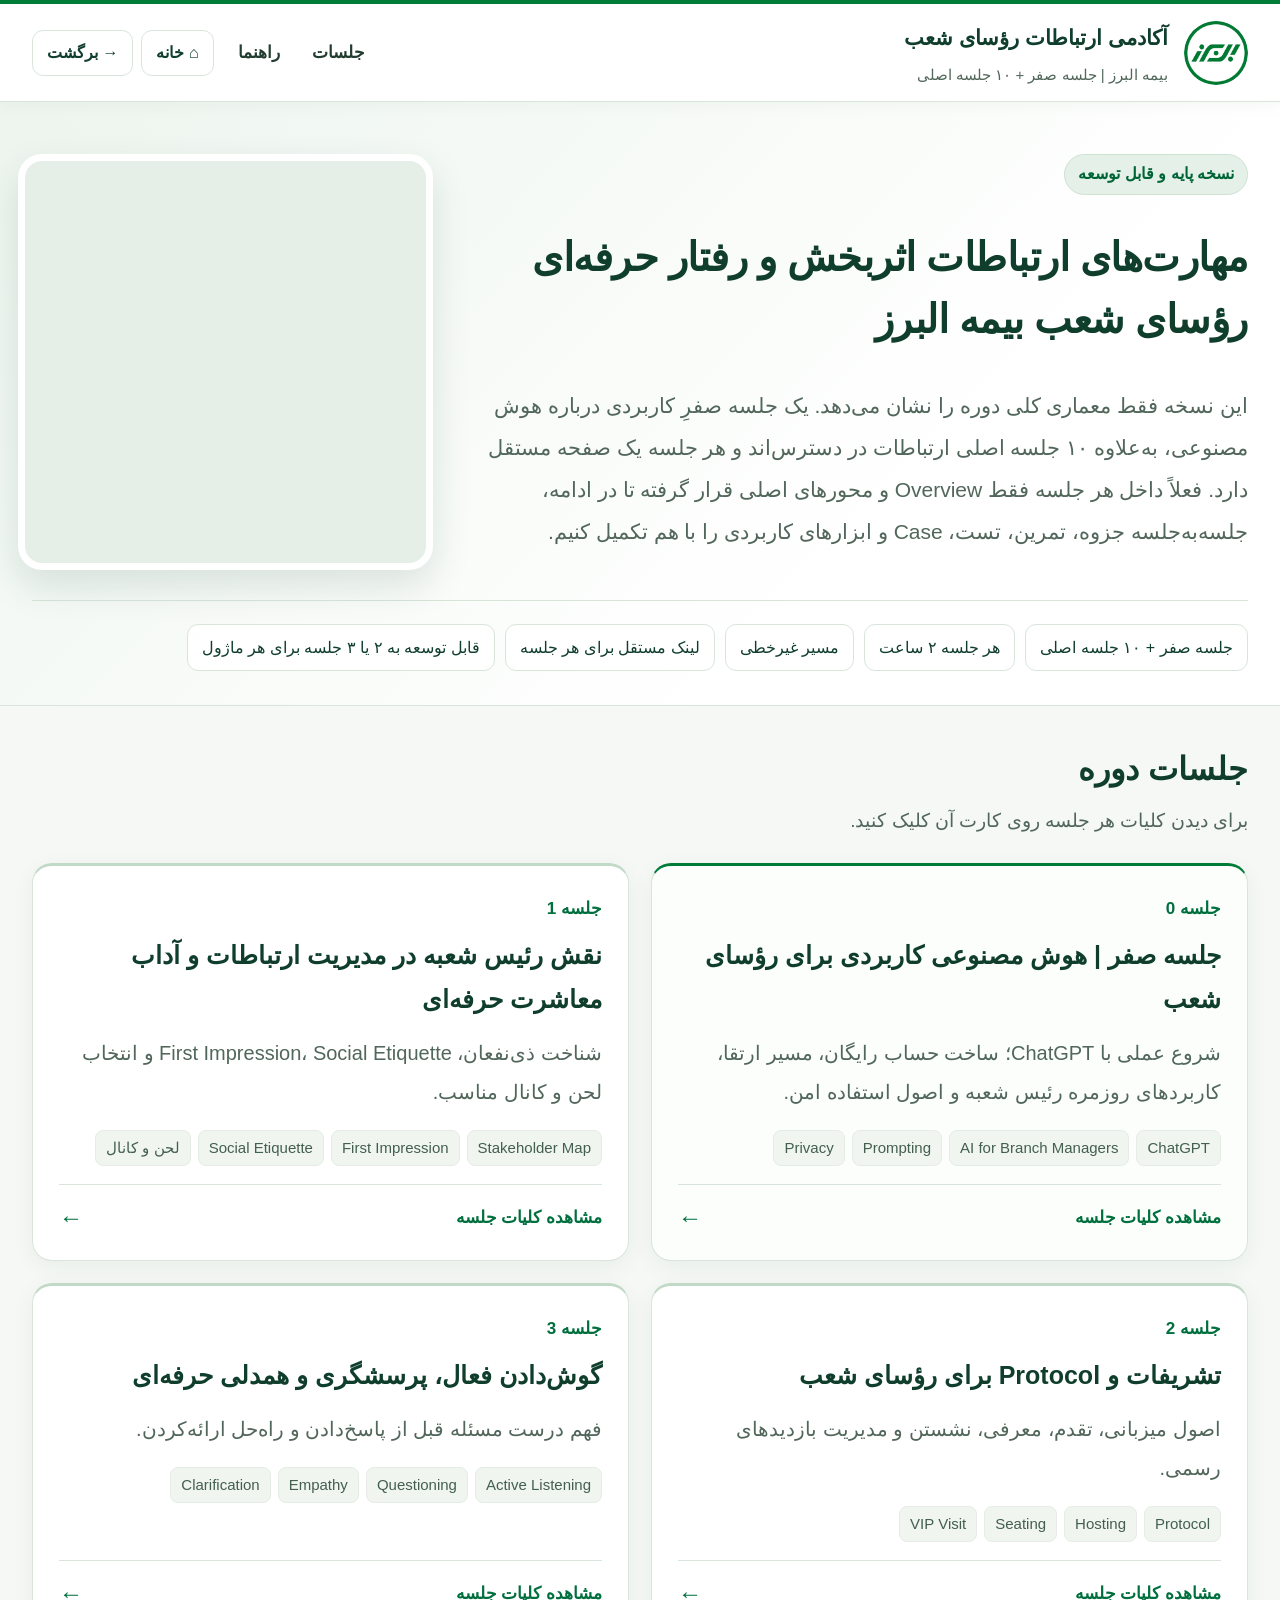
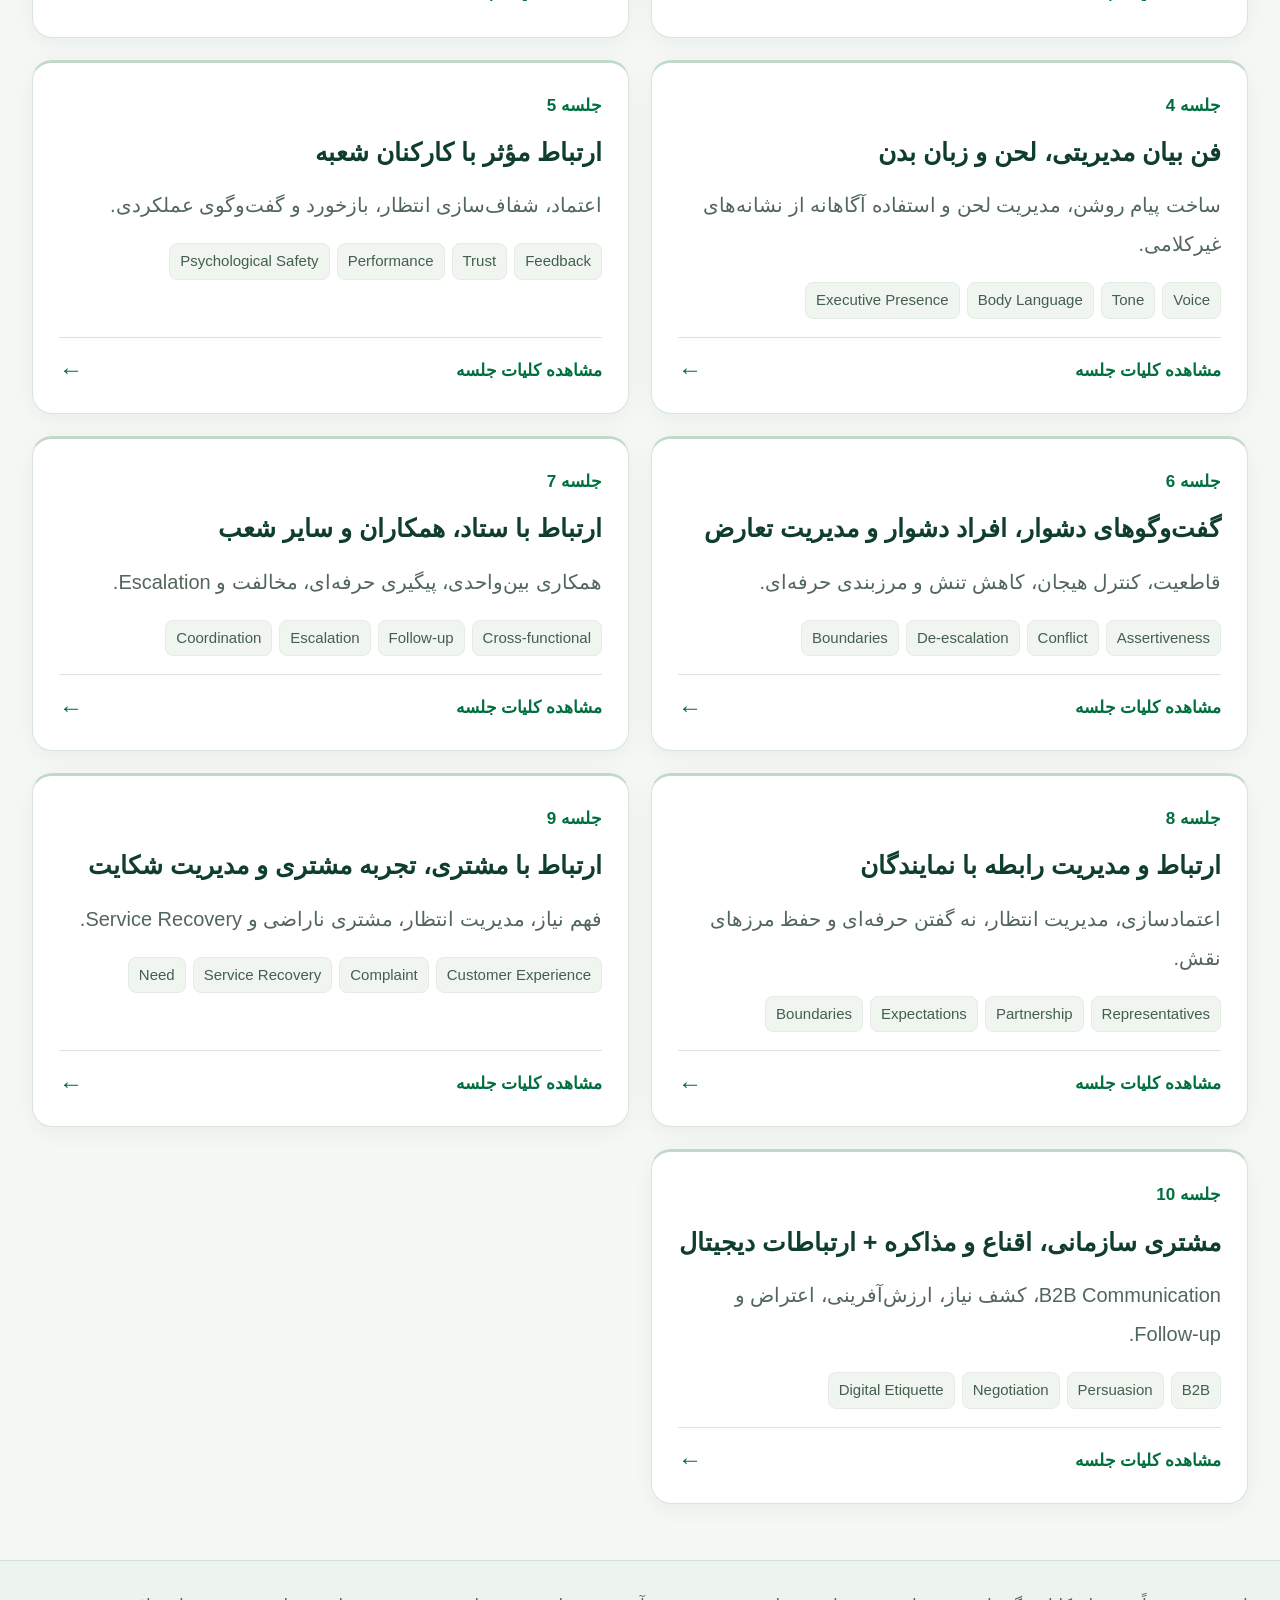
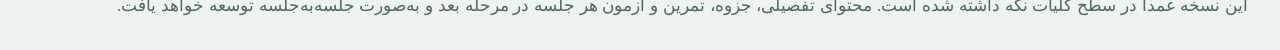
==== commit 08e16cec: "Refresh cache for corrected CEO photograph" ====
--- a/index.html
+++ b/index.html
@@ -13,7 +13,7 @@
 @media(max-width:820px){.grid,.content,.lab-grid{grid-template-columns:1fr}.panel.full{grid-column:auto}.hero h1{font-size:34px}.box h1{font-size:29px}.nav{display:none}.utility-nav{display:flex}.utility-btn{padding:7px 9px}}
 </style>
 <link rel="preload" href="assets/fonts/Vazirmatn.woff2" as="font" type="font/woff2" crossorigin>
-<link rel="stylesheet" href="assets/theme.css?v=20261017">
+<link rel="stylesheet" href="assets/theme.css?v=20261018-2">
 <meta name="theme-color" content="#006f3e">
 </head>
 <body>
--- a/assets/theme.css
+++ b/assets/theme.css
@@ -1,8 +1,7 @@
 /* Visual refresh only. The course data, routes, templates and controls are unchanged.
    Brand emblem: https://bimealborz.co/wp-content/uploads/2024/04/لوگو-بیمه-البرز-2.png
-   Company photograph: Alborz Insurance Company's published LinkedIn photograph,
-   https://ir.linkedin.com/company/alborzinsco (image originally published October 2025).
-   The photograph is decorative and does not depict this academy's workshop.
+   Homepage image: Nima Nourollahi, from a May 2026 report of his CEO appointment on petrochemiha.ir.
+   Removed the old company collage to avoid displaying an outdated executive portrait.
    Vazirmatn is distributed under the SIL Open Font License; see fonts/OFL.txt. */
 
 @font-face {
@@ -113,7 +112,11 @@
   aspect-ratio: 1;
   border-radius: 24px;
   border: 7px solid #fff;
-  background: #e5eee7 url("alborz-company.jpg") center / cover no-repeat;
+  background-color: #e5eee7;
+  background-image: url("https://petrochemiha.ir/wp-content/uploads/2026/05/%D9%86%DB%8C%D9%85%D8%A7-%D9%86%D9%88%D8%B1%D8%A7%D9%84%D9%87%DB%8C-510x355.jpg");
+  background-repeat: no-repeat;
+  background-position: center;
+  background-size: contain;
   box-shadow: 0 16px 38px rgb(16 62 45 / 13%);
 }
 .hero h1 {
@@ -304,7 +307,7 @@
   .utility-btn { padding-inline: 10px; }
   .hero { padding-block: 36px 28px; }
   .hero:has(.summary) .wrap { display: block; }
-  .hero:has(.summary) .wrap::after { width: 100%; max-width: 460px; aspect-ratio: 2.1; margin-block-start: 24px; margin-inline: auto; background-size: 100% auto; background-position: center top; border-width: 5px; }
+  .hero:has(.summary) .wrap::after { width: 100%; max-width: 460px; aspect-ratio: 2.1; margin-block-start: 24px; margin-inline: auto; background-size: contain; background-position: center; background-repeat: no-repeat; border-width: 5px; }
   .hero h1 { font-size: 35px; line-height: 1.65; }
   .grid, .content, .lab-grid { grid-template-columns: minmax(0, 1fr); }
   .ai-grid { grid-template-columns: repeat(2, minmax(0, 1fr)); }
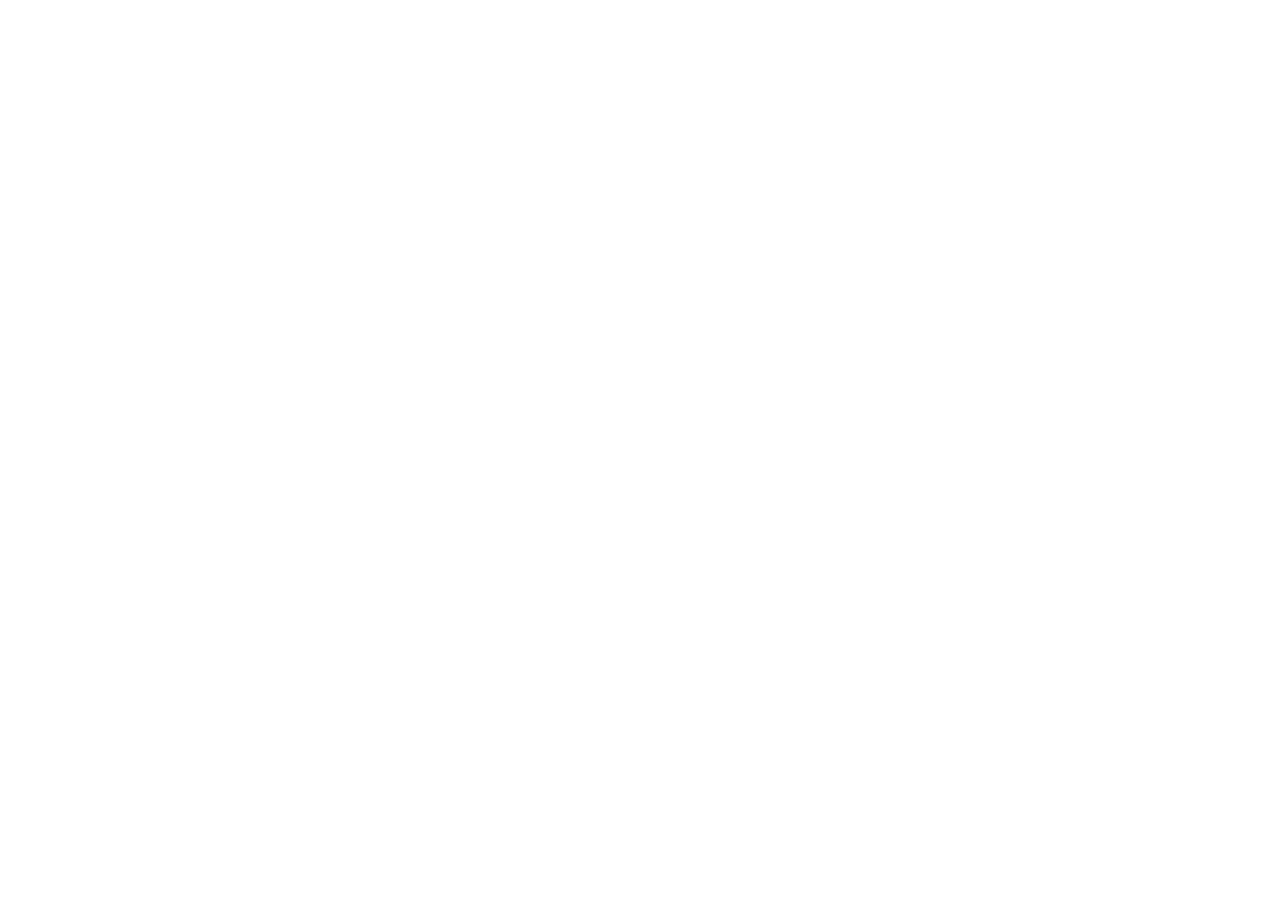
==== commit 0f034032: "Protect application entry points with owner-private access" ====
--- a/index.html
+++ b/index.html
@@ -1,192 +1 @@
-<!doctype html>
-<html lang="fa" dir="rtl">
-<head>
-<meta charset="utf-8">
-<meta name="viewport" content="width=device-width,initial-scale=1">
-<title>آکادمی مهارت‌های ارتباطات اثربخش | بیمه البرز</title>
-<style>
-:root{--navy:#173d5d;--teal:#168b8b;--bg:#f5f8fa;--ink:#263746;--muted:#6c7a84;--line:#dce7eb;--soft:#eef7f7}
-*{box-sizing:border-box}body{margin:0;font-family:Vazirmatn,Tahoma,sans-serif;background:var(--bg);color:var(--ink);line-height:1.95;font-size:18px}a{text-decoration:none;color:inherit}.wrap{max-width:1120px;margin:auto;padding:0 20px}.top{background:#fff;border-bottom:1px solid var(--line);position:sticky;top:0;z-index:20}.topin{height:68px;display:flex;align-items:center;justify-content:space-between;gap:16px}.brand{display:flex;align-items:center;gap:11px}.logo{width:42px;height:42px;border-radius:13px;background:linear-gradient(145deg,var(--navy),var(--teal));color:#fff;display:grid;place-items:center;font-weight:800}.brand b{color:var(--navy)}.brand small{display:block;color:var(--muted);font-size:13px}.nav{display:flex;gap:8px}.utility-nav{display:flex;gap:7px;align-items:center}.utility-btn{display:inline-flex;align-items:center;gap:5px;padding:9px 12px;border:1px solid var(--line);background:#fff;border-radius:9px;font-size:14px;cursor:pointer;font-family:inherit;color:var(--navy)}.utility-btn:hover{background:var(--soft)}.lab-hero{background:#fff;border:1px solid var(--line);border-radius:18px;padding:22px;margin-bottom:16px}.lab-grid{display:grid;grid-template-columns:1fr 1fr;gap:14px}.lab-card{background:#fff;border:1px solid var(--line);border-radius:14px;padding:18px}.lab-card h2{font-size:22px;color:var(--navy);margin:0 0 8px}.lab-label{font-size:13px;color:var(--teal);font-weight:700;margin-bottom:5px}.cta-panel{background:linear-gradient(135deg,#f2f9f9,#fff);border:1px solid #cfe5e5;border-radius:15px;padding:18px;display:flex;justify-content:space-between;align-items:center;gap:14px}.cta-panel h3{margin:0;color:var(--navy);font-size:21px}.cta-panel p{margin:4px 0 0;color:var(--muted);font-size:15px}.nav a{font-size:15px;padding:7px 10px;border-radius:8px}.nav a:hover{background:var(--soft)}.hero{padding:50px 0 34px;background:linear-gradient(#fff,var(--bg))}.hero h1{color:var(--navy);font-size:42px;margin:10px 0}.hero p{max-width:900px;color:var(--muted);margin:0;font-size:18px}.tag{display:inline-block;background:var(--soft);color:var(--teal);border-radius:999px;padding:5px 10px;font-size:13px;font-weight:700}.summary{margin-top:20px;display:flex;gap:9px;flex-wrap:wrap}.pill{background:#fff;border:1px solid var(--line);padding:9px 12px;border-radius:999px;font-size:14px}.section{padding:28px 0}.section h2{color:var(--navy);margin:0 0 7px;font-size:28px}.sub{color:var(--muted);font-size:16px;margin-bottom:18px}.grid{display:grid;grid-template-columns:1fr 1fr;gap:16px}.card{background:#fff;border:1px solid var(--line);border-radius:16px;padding:19px;box-shadow:0 8px 22px rgba(23,61,93,.05);transition:.2s}.card:hover{transform:translateY(-3px);box-shadow:0 12px 30px rgba(23,61,93,.08)}.num{font-size:14px;color:var(--teal);font-weight:700}.card h3{color:var(--navy);font-size:22px;margin:6px 0}.card p{font-size:16px;color:var(--muted);margin:0 0 12px}.topics{display:flex;gap:6px;flex-wrap:wrap}.topic{background:#f2f7f8;border-radius:999px;padding:3px 7px;font-size:13px;color:#506572}.go{display:flex;justify-content:space-between;align-items:center;margin-top:14px;border-top:1px dashed var(--line);padding-top:11px;font-size:14px}.btn{display:inline-flex;align-items:center;gap:6px;border:0;background:var(--navy);color:#fff;padding:11px 16px;border-radius:10px;font-family:inherit;cursor:pointer;font-size:15px}.btn.alt{background:#fff;color:var(--navy);border:1px solid var(--line)}.session{padding:34px 0}.crumb{font-size:14px;color:var(--muted);margin-bottom:10px}.box{background:linear-gradient(135deg,var(--navy),#216c7a);color:#fff;border-radius:20px;padding:25px}.box h1{font-size:34px;margin:6px 0}.box p{color:#dcebf0;margin:0;font-size:18px}.meta{display:flex;gap:7px;flex-wrap:wrap;margin-top:13px}.meta span{background:rgba(255,255,255,.12);padding:6px 10px;border-radius:999px;font-size:13px}.content{display:grid;grid-template-columns:1fr 1fr;gap:15px;margin-top:18px}.panel{background:#fff;border:1px solid var(--line);border-radius:15px;padding:20px}.panel.full{grid-column:1/-1}.panel h2{color:var(--navy);font-size:24px;margin:0 0 10px}.panel ul{padding-right:19px;margin:0}.panel li{margin-bottom:6px}.placeholder{border:1px dashed #b9ccd3;background:#fbfdfd;border-radius:12px;padding:18px;color:var(--muted);font-size:16px}.footer{margin-top:35px;border-top:1px solid var(--line);padding:26px 0;color:var(--muted);font-size:14px}.guide{background:#fff;border:1px solid var(--line);border-radius:15px;padding:20px;margin-bottom:14px}
-.ai-grid{display:grid;grid-template-columns:repeat(2,1fr);gap:12px}.ai-card{background:#fff;border:1px solid var(--line);border-radius:14px;padding:16px}.ai-card h3{margin:0 0 7px;color:var(--navy);font-size:20px}.clickable-card{display:block;position:relative;cursor:pointer}.clickable-card:hover{transform:translateY(-2px);box-shadow:0 10px 24px rgba(23,61,93,.08);border-color:#bcd7dc}.clickable-card:after{content:"مشاهده مثال ←";display:block;margin-top:10px;padding-top:8px;border-top:1px dashed var(--line);font-size:10px;color:var(--teal);font-weight:700}.level a{display:block;background:#fff;border:1px solid var(--line);border-radius:12px;padding:13px;transition:.2s}.level a:hover{transform:translateY(-2px);box-shadow:0 10px 24px rgba(23,61,93,.08);border-color:#bcd7dc}.level a:after{content:"مثال ←";display:block;margin-top:8px;font-size:10px;color:var(--teal);font-weight:700}.prompt-link{display:block}.prompt-link .prompt{transition:.2s}.prompt-link:hover .prompt{transform:translateY(-2px);box-shadow:0 10px 24px rgba(23,61,93,.07);border-color:#bcd7dc}.detail-example{background:#f7fbfc;border:1px solid var(--line);border-radius:14px;padding:18px;margin-top:12px}.detail-example h3{margin:0 0 8px;color:var(--navy)}.detail-kicker{font-size:10px;color:var(--teal);font-weight:700}.detail-prompt{margin-top:12px;background:#fff;border:1px solid var(--line);border-radius:12px;padding:15px}.detail-prompt code{font-family:Vazirmatn,Tahoma,sans-serif;white-space:normal}
-.detail-page .wrap{max-width:1180px}.detail-page .lab-hero{padding:28px}.detail-page .lab-hero h1{font-size:38px;line-height:1.45}.detail-page .lab-hero p{font-size:17px;line-height:1.9}.detail-page .detail-example{padding:24px}.detail-page .detail-kicker{font-size:13px}.detail-page .detail-example h3{font-size:23px;margin-top:4px}.detail-page .detail-example p,.detail-page .detail-prompt,.detail-page .detail-output{font-size:17px;line-height:2}.detail-page .detail-prompt{padding:19px}.detail-output{margin-top:14px;background:#fff;border:1px solid #cfe2d9;border-radius:12px;padding:19px}.detail-output b{display:block;color:var(--teal);font-size:16px;margin-bottom:7px}.detail-output .output-body{color:#2d4350}.detail-page .btn{font-size:13px;padding:10px 14px}.ai-card p{margin:0;color:var(--muted);font-size:16px}.prompt{background:#f7fbfc;border:1px solid #dce9ed;border-radius:12px;padding:13px;margin-top:9px}.prompt b{display:block;color:var(--teal);margin-bottom:7px;font-size:17px}.prompt code{white-space:normal;font-family:Vazirmatn,Tahoma,sans-serif;color:#354b58;font-size:16px;line-height:2}.level{display:grid;grid-template-columns:repeat(4,1fr);gap:9px}.level>div{background:#fff;border:1px solid var(--line);border-radius:12px;padding:13px}.level b{display:block;color:var(--navy);margin-bottom:5px;font-size:18px}.warn{background:#fff8ec;border:1px solid #ecd7a9;border-radius:12px;padding:14px}.safe{background:#eff9f4;border:1px solid #cce6d9;border-radius:12px;padding:14px}.linkrow{display:flex;gap:8px;flex-wrap:wrap;margin-top:11px}.mini{font-size:15px;color:var(--muted)}
-@media(max-width:820px){.ai-grid,.level{grid-template-columns:1fr 1fr}}@media(max-width:560px){.ai-grid,.level{grid-template-columns:1fr}.detail-page .lab-hero h1{font-size:34px}.detail-page .lab-hero p{font-size:18px}.detail-page .detail-example p,.detail-page .detail-prompt,.detail-page .detail-output{font-size:18px}.detail-page .detail-example h3{font-size:24px}.detail-page .btn{font-size:12px}}
-@media(max-width:820px){.grid,.content,.lab-grid{grid-template-columns:1fr}.panel.full{grid-column:auto}.hero h1{font-size:34px}.box h1{font-size:29px}.nav{display:none}.utility-nav{display:flex}.utility-btn{padding:7px 9px}}
-</style>
-<link rel="preload" href="assets/fonts/Vazirmatn.woff2" as="font" type="font/woff2" crossorigin>
-<link rel="stylesheet" href="assets/theme.css?v=20261018-2">
-<meta name="theme-color" content="#006f3e">
-</head>
-<body>
-<div id="app"></div>
-<script>
-const sessions=[
-{id:0,title:"جلسه صفر | هوش مصنوعی کاربردی برای رؤسای شعب",desc:"شروع عملی با ChatGPT؛ ساخت حساب رایگان، مسیر ارتقا، کاربردهای روزمره رئیس شعبه و اصول استفاده امن.",topics:["ChatGPT","AI for Branch Managers","Prompting","Privacy"],goal:"رئیس شعبه با یک مسیر ساده و کاربردی وارد استفاده از هوش مصنوعی شود و بداند کجا، چگونه و با چه ملاحظات محرمانگی از ChatGPT کمک بگیرد.",outline:["هوش مصنوعی برای رئیس شعبه؛ چه کمکی می‌کند و چه کاری را نباید به آن واگذار کرد","ساخت حساب رایگان ChatGPT و شروع کار در chatgpt.com","آشنایی کلی با نسخه رایگان و مسیر ارتقا به پلن‌های پولی متناسب با نیاز","در صورت محدودیت پرداخت: آشنایی با استفاده از واسط پرداخت مانند نامبرلند؛ ترجیح ارتقای حساب شخصی و پرهیز از حساب مشترک یا آماده","کاربردها در شعبه: تهیه پیش‌نویس نامه و پیام، خلاصه‌سازی بخشنامه، گزارش مدیریتی، برنامه جلسه، آموزش و Role Play","کمک به بررسی پرونده‌ها فقط برای خلاصه‌سازی، ساخت Checklist و کشف نکات قابل بررسی؛ تصمیم نهایی با انسان","اصول Prompt نویسی ساده: نقش + مسئله + زمینه + خروجی مورد انتظار","حریم خصوصی و محرمانگی: عدم بارگذاری اطلاعات هویتی، مالی یا پرونده واقعی مشتری بدون مجوز و ناشناس‌سازی","اتصال ChatGPT به ابزارهای کاری مانند Gmail، Google Calendar و Google Drive در صورت دسترسی و اعطای مجوز","تمرین‌های اولیه با سناریوهای فرضی و داده‌های غیرواقعی"]},
-
-{id:1,title:"نقش رئیس شعبه در مدیریت ارتباطات و آداب معاشرت حرفه‌ای",desc:"شناخت ذی‌نفعان، First Impression، Social Etiquette و انتخاب لحن و کانال مناسب.",topics:["Stakeholder Map","First Impression","Social Etiquette","لحن و کانال"],goal:"رئیس شعبه بتواند برای هر ذی‌نفع، سبک ارتباطی و رفتار حرفه‌ای متناسب انتخاب کند.",outline:["نقش رئیس شعبه به‌عنوان نماینده برند","شناخت ذی‌نفعان اصلی شعبه","آداب معرفی، سلام و احوالپرسی","اولین برداشت و حضور حرفه‌ای","انتخاب لحن، زمان و کانال مناسب"]},
-{id:2,title:"تشریفات و Protocol برای رؤسای شعب",desc:"اصول میزبانی، تقدم، معرفی، نشستن و مدیریت بازدیدهای رسمی.",topics:["Protocol","Hosting","Seating","VIP Visit"],goal:"رئیس شعبه بتواند موقعیت‌های رسمی و بازدیدهای مهم را حرفه‌ای و منظم مدیریت کند.",outline:["تفاوت Etiquette و Protocol","استقبال و بدرقه","تقدم و معرفی افراد","نحوه نشستن در جلسات","اصول میزبانی و پذیرایی","آمادگی شعبه برای بازدید رسمی"]},
-{id:3,title:"گوش‌دادن فعال، پرسشگری و همدلی حرفه‌ای",desc:"فهم درست مسئله قبل از پاسخ‌دادن و راه‌حل ارائه‌کردن.",topics:["Active Listening","Questioning","Empathy","Clarification"],goal:"رئیس شعبه بتواند با گوش‌دادن و پرسشگری، مسئله و نیاز واقعی مخاطب را بهتر درک کند.",outline:["شنیدن در برابر گوش‌دادن فعال","سؤال‌های باز و بسته","سؤال‌های روشن‌کننده و عمیق‌کننده","Reflecting Back و Summarizing","همدلی حرفه‌ای"]},
-{id:4,title:"فن بیان مدیریتی، لحن و زبان بدن",desc:"ساخت پیام روشن، مدیریت لحن و استفاده آگاهانه از نشانه‌های غیرکلامی.",topics:["Voice","Tone","Body Language","Executive Presence"],goal:"رئیس شعبه بتواند پیام خود را روشن، کوتاه و متناسب با موقعیت منتقل کند.",outline:["وضوح و اختصار در پیام مدیریتی","Voice, Tone & Pace","تماس چشمی و حالات چهره","Posture و Gesture","هماهنگی کلام و رفتار","حضور حرفه‌ای"]},
-{id:5,title:"ارتباط مؤثر با کارکنان شعبه",desc:"اعتماد، شفاف‌سازی انتظار، بازخورد و گفت‌وگوی عملکردی.",topics:["Feedback","Trust","Performance","Psychological Safety"],goal:"رئیس شعبه بتواند گفت‌وگوهای روزمره و عملکردی با کارکنان را اثربخش‌تر مدیریت کند.",outline:["اعتماد و Psychological Safety","شفاف‌سازی انتظار","درخواست و واگذاری کار","Feedback و Feedforward","Recognition","گفت‌وگو با کارکنان کم‌انگیزه یا مقاوم"]},
-{id:6,title:"گفت‌وگوهای دشوار، افراد دشوار و مدیریت تعارض",desc:"قاطعیت، کنترل هیجان، کاهش تنش و مرزبندی حرفه‌ای.",topics:["Assertiveness","Conflict","De-escalation","Boundaries"],goal:"رئیس شعبه بتواند در موقعیت‌های دشوار، قاطع و محترمانه باقی بماند.",outline:["رفتار منفعلانه، پرخاشگرانه و قاطعانه","Triggerهای هیجانی","De-escalation","تفکیک شخص از رفتار","انواع افراد دشوار","مرزبندی حرفه‌ای"]},
-{id:7,title:"ارتباط با ستاد، همکاران و سایر شعب",desc:"همکاری بین‌واحدی، پیگیری حرفه‌ای، مخالفت و Escalation.",topics:["Cross-functional","Follow-up","Escalation","Coordination"],goal:"رئیس شعبه بتواند تعاملات بین‌واحدی را با وضوح، احترام و پیگیری مؤثر مدیریت کند.",outline:["ارتباط افقی و عمودی","درخواست همکاری","پیگیری حرفه‌ای","بیان مخالفت","Escalation صحیح","مستندسازی توافقات"]},
-{id:8,title:"ارتباط و مدیریت رابطه با نمایندگان",desc:"اعتمادسازی، مدیریت انتظار، نه گفتن حرفه‌ای و حفظ مرزهای نقش.",topics:["Representatives","Partnership","Expectations","Boundaries"],goal:"رئیس شعبه بتواند رابطه‌ای مشارکتی و در عین حال حرفه‌ای با نمایندگان ایجاد کند.",outline:["جایگاه نماینده در شبکه ارتباطی شعبه","اعتمادسازی","مدیریت انتظار","نه گفتن حرفه‌ای","Feedback به نماینده","نماینده ناراضی یا پرتوقع"]},
-{id:9,title:"ارتباط با مشتری، تجربه مشتری و مدیریت شکایت",desc:"فهم نیاز، مدیریت انتظار، مشتری ناراضی و Service Recovery.",topics:["Customer Experience","Complaint","Service Recovery","Need"],goal:"رئیس شعبه بتواند نارضایتی و شکایت مشتری را ساختاریافته و حرفه‌ای مدیریت کند.",outline:["لحظات حساس تجربه مشتری","Listening for Need","مدیریت انتظار","مشتری عصبانی و ناراضی","عذرخواهی حرفه‌ای","Service Recovery"]},
-{id:10,title:"مشتری سازمانی، اقناع و مذاکره + ارتباطات دیجیتال",desc:"B2B Communication، کشف نیاز، ارزش‌آفرینی، اعتراض و Follow-up.",topics:["B2B","Persuasion","Negotiation","Digital Etiquette"],goal:"رئیس شعبه بتواند ارتباط اولیه و جلسه حرفه‌ای با مشتری سازمانی را ساختاریافته مدیریت کند.",outline:["تفاوت B2B و B2C","آمادگی قبل از جلسه","Discovery Questions","Value Conversation","اصول پایه اقناع و مذاکره","Telephone, WhatsApp & Email Etiquette","Follow-up و ثبت توافقات"]}
-];
-
-function header(){return '<header class="top"><div class="wrap topin"><a class="brand" href="?"><span class="logo">ا</span><span><b>آکادمی ارتباطات رؤسای شعب</b><small>بیمه البرز | جلسه صفر + ۱۰ جلسه اصلی</small></span></a><div style="display:flex;align-items:center;gap:10px"><nav class="nav"><a href="?">جلسات</a><a href="?view=guide">راهنما</a></nav><div class="utility-nav"><a class="utility-btn" href="?">⌂ خانه</a><button class="utility-btn" onclick="history.length>1?history.back():location.href=\'?\'">→ برگشت</button></div></div></div></header>'}
-function footer(){return '<footer class="footer"><div class="wrap">این نسخه عمداً در سطح کلیات نگه داشته شده است. محتوای تفصیلی، جزوه، تمرین و آزمون هر جلسه در مرحله بعد و به‌صورت جلسه‌به‌جلسه توسعه خواهد یافت.</div></footer>'}
-function home(){
-document.title="آکادمی مهارت‌های ارتباطات اثربخش | بیمه البرز";
-document.getElementById("app").innerHTML=header()+
-'<main><section class="hero"><div class="wrap"><span class="tag">نسخه پایه و قابل توسعه</span><h1>مهارت‌های ارتباطات اثربخش و رفتار حرفه‌ای رؤسای شعب بیمه البرز</h1><p>این نسخه فقط معماری کلی دوره را نشان می‌دهد. یک جلسه صفرِ کاربردی درباره هوش مصنوعی، به‌علاوه ۱۰ جلسه اصلی ارتباطات در دسترس‌اند و هر جلسه یک صفحه مستقل دارد. فعلاً داخل هر جلسه فقط Overview و محورهای اصلی قرار گرفته تا در ادامه، جلسه‌به‌جلسه جزوه، تمرین، تست، Case و ابزارهای کاربردی را با هم تکمیل کنیم.</p><div class="summary"><span class="pill">جلسه صفر + ۱۰ جلسه اصلی</span><span class="pill">هر جلسه ۲ ساعت</span><span class="pill">مسیر غیرخطی</span><span class="pill">لینک مستقل برای هر جلسه</span><span class="pill">قابل توسعه به ۲ یا ۳ جلسه برای هر ماژول</span></div></div></section><section class="section"><div class="wrap"><h2>جلسات دوره</h2><div class="sub">برای دیدن کلیات هر جلسه روی کارت آن کلیک کنید.</div><div class="grid">'+
-sessions.map(s=>'<a class="card" href="?m='+s.id+'"><div class="num">جلسه '+s.id+'</div><h3>'+s.title+'</h3><p>'+s.desc+'</p><div class="topics">'+s.topics.map(t=>'<span class="topic">'+t+'</span>').join('')+'</div><div class="go"><span>مشاهده کلیات جلسه</span><span>←</span></div></a>').join('')+
-'</div></div></section></main>'+footer()
-}
-
-
-const labs={
-1:{sample:"سناریو: مشتری مهمی بدون وقت قبلی وارد شعبه می‌شود و هم‌زمان نماینده‌ای منتظر دیدار رئیس شعبه است. رئیس شعبه باید نحوه استقبال، معرفی و مدیریت انتظار هر دو نفر را انتخاب کند.",exercise:"در سه دقیقه، برای یک مشتری جدید، یک همکار ستادی و یک نماینده سه شیوه متفاوت برای شروع گفت‌وگو بنویسید.",task:"تا جلسه بعد یک موقعیت واقعی را ثبت کنید که First Impression روی ادامه رابطه اثر گذاشته است.",note:"هدف تمرین، «تشریفاتی شدن» رفتار نیست؛ هدف، آگاهانه شدن رفتار حرفه‌ای است."},
-2:{sample:"سناریو: مدیر ارشد سازمان برای بازدید به شعبه می‌آید و هم‌زمان جلسه‌ای با مشتری سازمانی در جریان است. ترتیب استقبال، معرفی و نشستن را تصمیم‌گیری کنید.",exercise:"چیدمان یک جلسه چهارنفره را برای رئیس شعبه، مدیر ستادی، مشتری و کارشناس شعبه طراحی کنید و دلیل آن را بگویید.",task:"یک Checklist پنج‌مرحله‌ای برای بازدید رسمی شعبه بسازید.",note:"Protocol خوب باید دیده نشود؛ اگر درست طراحی شده باشد، جریان جلسه طبیعی و بدون سردرگمی پیش می‌رود."},
-3:{sample:"سناریو: کارمند می‌گوید «مشتری‌ها خیلی سخت شده‌اند». به‌جای نصیحت، با سه سؤال روشن‌کننده مسئله واقعی را کشف کنید.",exercise:"در دو نفره، یک نفر مسئله‌ای کاری را تعریف کند و نفر دوم فقط سؤال و بازتاب بدهد؛ بدون ارائه راه‌حل.",task:"در یک گفت‌وگوی واقعی این هفته، قبل از پاسخ دادن حداقل یک بار Paraphrase انجام دهید.",note:"Listening یعنی تأخیر انداختن در پاسخ تا وقتی که مطمئن شویم مسئله را درست فهمیده‌ایم."},
-4:{sample:"سناریو: باید یک خطای جدی را به کارمند توضیح دهید بدون اینکه پیام مبهم یا تحقیرآمیز شود.",exercise:"یک پیام ۶۰ ثانیه‌ای با ساختار «موضوع → اهمیت → انتظار» آماده و با صدای بلند اجرا کنید.",task:"یک پیام روزمره خود را ضبط کنید و Pace، مکث و وضوح آن را خودارزیابی کنید.",note:"در ارتباط مدیریتی، وضوح معمولاً از پیچیدگی اثرگذارتر است."},
-5:{sample:"سناریو: کارمند توانمند است اما موعدها را رعایت نمی‌کند. گفت‌وگو را با مدل مشاهده رفتار، اثر و انتظار طراحی کنید.",exercise:"یک Feedback واقعی را بدون استفاده از برچسب شخصیتی بازنویسی کنید.",task:"در هفته آینده یک Recognition مشخص و مبتنی بر رفتار به یکی از کارکنان بدهید.",note:"Feedback مؤثر درباره رفتار قابل مشاهده است، نه شخصیت فرد."},
-6:{sample:"سناریو: نماینده با لحن تند درخواست استثنا دارد. پاسخ باید هم مرز را حفظ کند و هم رابطه را تخریب نکند.",exercise:"سه پاسخ بنویسید: منفعلانه، پرخاشگرانه و قاطعانه؛ سپس تفاوت آن‌ها را مقایسه کنید.",task:"یک Trigger شخصی خود را شناسایی و برای آن یک Pause Routine طراحی کنید.",note:"قاطعیت یعنی احترام هم‌زمان به رابطه و مرز."},
-7:{sample:"سناریو: واحد ستادی پاسخ لازم را نداده و مشتری منتظر است. یک پیگیری حرفه‌ای بنویسید که هم فوریت را منتقل کند و هم رابطه را حفظ کند.",exercise:"یک درخواست مبهم را با الگوی چه کسی/چه چیزی/چه زمانی/چرا بازنویسی کنید.",task:"یکی از پیگیری‌های این هفته را با Close the Loop کامل کنید و نتیجه را ثبت کنید.",note:"بخش مهم ارتباط بین‌واحدی، بستن حلقه ارتباط و روشن کردن مسئول اقدام بعدی است."},
-8:{sample:"سناریو: نماینده‌ای پرتوقع درخواست می‌کند فرآیندی خارج از چارچوب برایش انجام شود. پاسخ حرفه‌ای طراحی کنید.",exercise:"یک «نه» حرفه‌ای در سه مرحله بنویسید: همدلی، مرز، گزینه جایگزین.",task:"یک انتظار مبهم از نمایندگان را به یک توافق روشن و قابل پیگیری تبدیل کنید.",note:"رابطه مشارکتی با نماینده به معنی حذف مرزهای نقش نیست."},
-9:{sample:"سناریو: مشتری از تأخیر عصبانی است و می‌گوید دیگر به شعبه اعتماد ندارد. ابتدا پاسخ همدلانه و سپس مسیر Service Recovery را طراحی کنید.",exercise:"در Role Play دو دقیقه‌ای، فقط بر شنیدن نیاز و مدیریت انتظار تمرکز کنید.",task:"یک شکایت واقعیِ بدون اطلاعات هویتی را به سه بخش «مسئله، انتظار، اقدام بعدی» خلاصه کنید.",note:"در شکایت، سرعت پاسخ مهم است اما وضوح درباره اقدام بعدی مهم‌تر است."},
-10:{sample:"سناریو: مشتری سازمانی می‌گوید «قیمت مهم‌ترین معیار ماست». با سؤال‌های Discovery بررسی کنید پشت این موضع چه نیازهایی وجود دارد.",exercise:"برای یک جلسه B2B پنج سؤال Discovery و دو جمله Value Conversation بنویسید.",task:"یک Follow-up کوتاه بعد از جلسه مشتری سازمانی طراحی کنید که تصمیم‌ها و قدم بعدی را ثبت کند.",note:"در مذاکره، قبل از دفاع از پیشنهاد، باید بفهمیم طرف مقابل واقعاً چه چیزی را ارزشمند می‌داند."}
-};
-
-function aiExtra(){
-return '<section class="panel full"><h2>نقشه کاربرد هوش مصنوعی برای رئیس شعبه</h2><div class="ai-grid">'+
-'<a class="ai-card clickable-card" href="?m=0&view=lab&item=use1"><h3>۱. مکاتبات و ارتباطات</h3><p>پیش‌نویس نامه، پیام به کارکنان یا نمایندگان، پاسخ اولیه به مشتری، بازنویسی متن رسمی و کوتاه‌سازی پیام.</p></a>'+
-'<a class="ai-card clickable-card" href="?m=0&view=lab&item=use2"><h3>۲. جلسات و مدیریت روزانه</h3><p>طراحی Agenda، استخراج Action Item، تهیه صورت‌جلسه، آماده‌سازی پرسش برای جلسه و برنامه پیگیری.</p></a>'+
-'<a class="ai-card clickable-card" href="?m=0&view=lab&item=use3"><h3>۳. گزارش و تحلیل مدیریتی</h3><p>تبدیل یادداشت‌های پراکنده به گزارش، ساخت خلاصه مدیریتی، مقایسه چند گزینه و طراحی Checklist تصمیم.</p></a>'+
-'<a class="ai-card clickable-card" href="?m=0&view=lab&item=use4"><h3>۴. پرونده و اسناد</h3><p>خلاصه‌سازی متن‌های غیرمحرمانه یا ناشناس‌سازی‌شده، استخراج موارد قابل بررسی، ساخت چک‌لیست نقص مدارک و پرسش‌های پیگیری.</p></a>'+
-'<a class="ai-card clickable-card" href="?m=0&view=lab&item=use5"><h3>۵. مشتری و نماینده</h3><p>تمرین پاسخ به اعتراض، شبیه‌سازی مشتری ناراضی، طراحی گفت‌وگوی حرفه‌ای و آماده‌سازی برای مذاکره.</p></a>'+
-'<a class="ai-card clickable-card" href="?m=0&view=lab&item=use6"><h3>۶. توسعه کارکنان</h3><p>Role Play، طراحی سؤال آموزشی، بازخورد روی متن یا سناریو و ساخت تمرین متناسب با مسئله واقعی شعبه.</p></a>'+
-'<a class="ai-card clickable-card" href="?m=0&view=lab&item=use7"><h3>۷. یادگیری شخصی مدیر</h3><p>توضیح ساده یک مفهوم، مقایسه روش‌ها، ساخت برنامه مطالعه و تمرین مهارت قبل از موقعیت واقعی.</p></a>'+
-'<a class="ai-card clickable-card" href="?m=0&view=lab&item=use8"><h3>۸. مدیریت زمان و کار</h3><p>اولویت‌بندی فهرست کارها، طراحی برنامه روزانه، شکستن یک مسئله پیچیده به قدم‌های کوچک و ساخت قالب پیگیری.</p></a>'+'<a class="ai-card clickable-card" href="?m=0&view=lab&item=use9"><h3>۹. Gmail و Google Calendar</h3><p>خلاصه ایمیل‌های مهم، پیش‌نویس پاسخ، آماده‌سازی جلسه، بررسی زمان‌های آزاد و مدیریت رویدادها؛ در صورت اتصال حساب و اعطای دسترسی.</p></a>'+'<a class="ai-card clickable-card" href="?m=0&view=lab&item=use10"><h3>۱۰. Google Drive و سایر Apps</h3><p>پیدا کردن فایل، خلاصه‌سازی Docs/Sheets/Slides و کار با سایر ابزارهای متصل متناسب با دسترسی حساب.</p></a>'+
-'</div></section>'+
-'<section class="panel full"><h2>چهار سطح استفاده؛ از ساده تا حرفه‌ای</h2><div class="level">'+
-'<a href="?m=0&view=lab&item=level1"><b>سطح ۱ | سؤال و متن</b><span class="mini">پرسش، بازنویسی، خلاصه و ایده‌گیری.</span></a>'+
-'<a href="?m=0&view=lab&item=level2"><b>سطح ۲ | فایل و تحلیل</b><span class="mini">کار با فایل‌های غیرمحرمانه یا ناشناس‌سازی‌شده، جدول و گزارش.</span></a>'+
-'<a href="?m=0&view=lab&item=level3"><b>سطح ۳ | تمرین و شبیه‌سازی</b><span class="mini">مشتری ناراضی، کارمند مقاوم، مذاکره با نماینده یا مشتری سازمانی.</span></a>'+
-'<a href="?m=0&view=lab&item=level4"><b>سطح ۴ | دستیار کاری</b><span class="mini">پروژه‌ها، تحقیق عمیق‌تر، پیگیری چندمرحله‌ای و ابزارهای پیشرفته‌تر در پلن‌های مناسب.</span></a>'+
-'</div></section>'+
-'<section class="panel full"><h2>نمونه Promptهای آماده</h2>'+
-'<a class="prompt-link" href="?m=0&view=lab&item=prompt1"><div class="prompt"><b>نمونه ۱ | نامه مدیریتی</b><code>در نقش رئیس شعبه بیمه، این یادداشت خام را به یک نامه رسمی، کوتاه و محترمانه برای واحد ستادی تبدیل کن. لحن قاطع ولی غیرتنش‌زا باشد. در پایان، اقدام مورد انتظار و زمان پاسخ را روشن کن.</code></div></a>'+
-'<a class="prompt-link" href="?m=0&view=lab&item=prompt2"><div class="prompt"><b>نمونه ۲ | مشتری ناراضی</b><code>نقش یک مشتری ناراضی بیمه را بازی کن که از تأخیر در رسیدگی ناراحت است. من رئیس شعبه هستم و می‌خواهم پاسخ بدهم. بعد از هر پاسخ من، فقط واکنش مشتری را بده و در پایان روی لحن، همدلی و مدیریت انتظار به من بازخورد بده.</code></div></a>'+
-'<a class="prompt-link" href="?m=0&view=lab&item=prompt3"><div class="prompt"><b>نمونه ۳ | بررسی پرونده</b><code>این اطلاعات فرضی و بدون مشخصات هویتی را مرور کن. فقط موارد ناقص، سؤال‌های لازم برای پیگیری و یک Checklist بررسی را استخراج کن. تصمیم یا تأیید نهایی پرونده را انجام نده.</code></div></a>'+
-'<a class="prompt-link" href="?m=0&view=lab&item=prompt4"><div class="prompt"><b>نمونه ۴ | جلسه کارکنان</b><code>برای جلسه ۳۰ دقیقه‌ای تیم شعبه درباره کاهش خطا در پاسخ‌گویی به مشتری، یک Agenda شامل هدف، سه سؤال بحث، تصمیم‌های مورد انتظار و Action Itemهای قابل پیگیری طراحی کن.</code></div></a>'+
-'</section>'+
-'<section class="panel full"><h2>شروع و ارتقای حساب ChatGPT</h2><p>برای شروع، نسخه رایگان برای آشنایی، نوشتن متن، تمرین، جست‌وجو، فایل و بسیاری از کارهای روزمره کافی است. اگر استفاده بیشتر، فایل‌های بیشتر، تحلیل پیشرفته‌تر، Research، پروژه‌ها یا ابزارهای حرفه‌ای‌تر لازم شد، می‌توان پلن‌های پولی مانند Go، Plus یا Pro را بررسی کرد. امکانات و محدودیت‌ها ممکن است تغییر کنند، بنابراین قبل از خرید صفحه رسمی قیمت‌گذاری را ببینید.</p><div class="linkrow"><a class="btn" href="https://chatgpt.com/" target="_blank" rel="noopener">ورود / ساخت حساب ChatGPT</a><a class="btn alt" href="https://chatgpt.com/pricing/" target="_blank" rel="noopener">مقایسه پلن‌های رسمی</a></div><div class="warn" style="margin-top:12px"><b>اگر پرداخت مستقیم در دسترس نیست:</b> ممکن است از واسط‌های پرداخت مانند نامبرلند استفاده شود. ترجیح حرفه‌ای این است که <b>اشتراک روی حساب شخصی خود فرد</b> فعال شود؛ از خرید حساب آماده یا اشتراکی و تحویل رمز عبور به اشخاص ثالث پرهیز شود و شرایط سرویس‌دهنده قبل از خرید بررسی شود.</div></section>'+
-'<section class="panel full"><h2>خط قرمزهای استفاده در شعبه</h2><div class="safe"><b>اصل ساده:</b> هوش مصنوعی «دستیار» است، نه مرجع نهایی تصمیم. قبل از ارسال هر خروجی، مدیر باید آن را بررسی کند.</div><ul style="margin-top:12px"><li>اطلاعات هویتی، شماره ملی، شماره حساب، شماره بیمه‌نامه، اطلاعات پزشکی، مالی و اطلاعات محرمانه مشتری را بدون مجوز وارد نکنید.</li><li>برای تمرین و آموزش از داده فرضی یا اطلاعات ناشناس‌سازی‌شده استفاده کنید.</li><li>تحلیل AI جایگزین مقررات، دستورالعمل رسمی، نظر حقوقی یا تصمیم تخصصی بیمه‌ای نیست.</li><li>اعداد، تاریخ‌ها، استنادها و بخشنامه‌ها را قبل از استفاده نهایی کنترل کنید.</li></ul></section>'+
-'<section class="panel full"><h2>تمرین پیشنهادی جلسه صفر</h2><div class="placeholder"><b>تمرین ۱۵ دقیقه‌ای:</b> هر رئیس شعبه یک کار واقعی اما غیرمحرمانه از هفته جاری انتخاب کند؛ مثلاً تنظیم یک پیام، آماده‌سازی جلسه، پاسخ به اعتراض یا خلاصه‌سازی یک متن. ابتدا خودش Prompt را بنویسد، خروجی را بگیرد، سپس Prompt را با «نقش + زمینه + مسئله + خروجی مورد انتظار» بازنویسی کند و تفاوت دو خروجی را مقایسه کند.</div></section>';
-}
-
-
-
-const aiDetails={
-use1:{type:"حوزه کاربرد",title:"مکاتبات و ارتباطات",example:"فرض کنید باید به واحد ستادی درباره تأخیر در پاسخ یک درخواست پیگیری کنید. به‌جای نوشتن متن از صفر، یادداشت خام خود را بدهید و بخواهید آن را رسمی، کوتاه و قاطع بازنویسی کند.",prompt:"این یادداشت خام را به یک پیام رسمی برای واحد ستادی تبدیل کن. لحن محترمانه و قاطع باشد، موضوع، اقدام مورد انتظار و مهلت پاسخ مشخص باشد."},
-use2:{type:"حوزه کاربرد",title:"جلسات و مدیریت روزانه",example:"قبل از جلسه صبحگاهی شعبه، سه موضوع پراکنده دارید: شکایت مشتری، هدف فروش و نقص پرونده‌ها. AI می‌تواند آن‌ها را به یک Agenda ۲۰ دقیقه‌ای با زمان‌بندی و Action Item تبدیل کند.",prompt:"برای جلسه ۲۰ دقیقه‌ای تیم شعبه با این سه موضوع یک Agenda بساز؛ برای هر موضوع زمان، سؤال اصلی، تصمیم مورد انتظار و مسئول پیگیری مشخص کن."},
-use3:{type:"حوزه کاربرد",title:"گزارش و تحلیل مدیریتی",example:"پنج یادداشت کوتاه از عملکرد هفته دارید. می‌توانید آن‌ها را به خلاصه مدیریتی یک‌صفحه‌ای با «وضعیت، مسئله، اقدام، نیاز به تصمیم» تبدیل کنید.",prompt:"این یادداشت‌های هفتگی را به یک گزارش مدیریتی کوتاه با چهار بخش وضعیت، مسئله، اقدام انجام‌شده و نیاز به تصمیم تبدیل کن."},
-use4:{type:"حوزه کاربرد",title:"پرونده و اسناد",example:"یک پرونده فرضی و ناشناس‌شده دارید. AI می‌تواند به‌جای تصمیم‌گیری، فقط کمبود مدارک و سؤال‌های لازم برای پیگیری را استخراج کند.",prompt:"این اطلاعات فرضی و ناشناس‌شده را بررسی کن. فقط موارد ناقص، ابهام‌ها و یک Checklist برای پیگیری بساز. هیچ تصمیم بیمه‌ای یا تأیید نهایی صادر نکن."},
-use5:{type:"حوزه کاربرد",title:"مشتری و نماینده",example:"قبل از تماس با یک نماینده ناراضی، می‌توانید از AI بخواهید نقش او را بازی کند تا پاسخ خود را تمرین کنید.",prompt:"نقش نماینده‌ای ناراضی را بازی کن که از زمان پاسخ‌گویی شعبه ناراضی است. من رئیس شعبه هستم. گفت‌وگو را واقعی نگه دار و در پایان به من درباره لحن و مدیریت انتظار بازخورد بده."},
-use6:{type:"حوزه کاربرد",title:"توسعه کارکنان",example:"یک کارشناس در پاسخ به مشتری لحن خیلی فنی دارد. با یک نمونه متن فرضی می‌توانید از AI بخواهید نسخه ساده‌تر بسازد و تفاوت دو نسخه را توضیح دهد.",prompt:"این پاسخ فرضی کارشناس را برای مشتری عمومی ساده‌سازی کن. اصطلاحات تخصصی را کم کن و بعد سه نکته آموزشی برای کارشناس بنویس."},
-use7:{type:"حوزه کاربرد",title:"یادگیری شخصی مدیر",example:"اگر رئیس شعبه درباره مفهوم «گوش‌دادن فعال» ابهام دارد، می‌تواند ابتدا توضیح ساده بگیرد و بعد یک تمرین کوتاه برای همان روز طراحی کند.",prompt:"گوش‌دادن فعال را برای یک مدیر شعبه در ۵ نکته ساده توضیح بده و یک تمرین ۱۰ دقیقه‌ای برای استفاده امروز پیشنهاد کن."},
-use8:{type:"حوزه کاربرد",title:"مدیریت زمان و کار",example:"صبح با ۱۲ کار روبه‌رو هستید. AI می‌تواند با معیار فوریت، اهمیت و وابستگی به دیگران، یک اولویت‌بندی اولیه پیشنهاد دهد.",prompt:"این فهرست ۱۲ کار را بر اساس فوریت، اهمیت و وابستگی دسته‌بندی کن و یک برنامه واقع‌بینانه برای امروز پیشنهاد بده. تصمیم نهایی را به من واگذار کن."},
-level1:{type:"سطح استفاده",title:"سطح ۱ | سؤال و متن",example:"یک پیام خام برای کارکنان دارید: «فردا حتماً همه گزارش‌ها رو بدید، تأخیر قابل قبول نیست.» AI می‌تواند آن را حرفه‌ای‌تر و روشن‌تر بازنویسی کند.",prompt:"این پیام را رسمی، روشن و محترمانه بازنویسی کن؛ مهلت و انتظار دقیق را حفظ کن و لحن تهدیدآمیز نداشته باشد."},
-level2:{type:"سطح استفاده",title:"سطح ۲ | فایل و تحلیل",example:"یک جدول فرضی از تعداد مراجعات، شکایات و زمان پاسخ‌گویی دارید. AI می‌تواند الگوها و سؤال‌های مدیریتی قابل بررسی را استخراج کند.",prompt:"این جدول فرضی را تحلیل کن و سه الگوی قابل توجه، سه سؤال مدیریتی و دو موردی که نیاز به داده بیشتر دارند مشخص کن."},
-level3:{type:"سطح استفاده",title:"سطح ۳ | تمرین و شبیه‌سازی",example:"پیش از گفت‌وگو با کارمند مقاوم، یک Role Play انجام دهید؛ AI نقش کارمند را بازی کند و شما پاسخ بدهید.",prompt:"نقش کارمندی را بازی کن که با تغییر فرآیند جدید مخالف است. من رئیس شعبه هستم. مرحله‌به‌مرحله گفت‌وگو کن و در پایان بازخورد رفتاری بده."},
-level4:{type:"سطح استفاده",title:"سطح ۴ | دستیار کاری",example:"برای بهبود تجربه مشتری شعبه، می‌توانید یک پروژه چندمرحله‌ای تعریف کنید: جمع‌آوری مشاهدات، دسته‌بندی مسائل، ایده‌پردازی و ساخت برنامه اقدام.",prompt:"به من کمک کن یک پروژه چهارمرحله‌ای برای بهبود تجربه مشتری در شعبه طراحی کنم. ابتدا فقط مرحله اول و اطلاعاتی که باید جمع کنم را مشخص کن."},
-prompt1:{type:"نمونه Prompt",title:"نامه مدیریتی",example:"یادداشت خام: «دو بار پیگیری کردیم هنوز جواب نیومده، مشتری منتظره، لطفاً امروز جواب بدید.» خروجی مطلوب: نامه‌ای کوتاه، محترمانه و دارای مهلت مشخص.",prompt:"در نقش رئیس شعبه بیمه، این یادداشت خام را به یک نامه رسمی، کوتاه و محترمانه برای واحد ستادی تبدیل کن. لحن قاطع ولی غیرتنش‌زا باشد. در پایان، اقدام مورد انتظار و زمان پاسخ را روشن کن."},
-prompt2:{type:"نمونه Prompt",title:"مشتری ناراضی",example:"مشتری فرضی می‌گوید: «سه روزه هر بار تماس می‌گیرم یک جواب متفاوت می‌شنوم.» شما پاسخ می‌دهید و AI ادامه واکنش مشتری را شبیه‌سازی می‌کند.",prompt:"نقش یک مشتری ناراضی بیمه را بازی کن که از تأخیر در رسیدگی ناراحت است. من رئیس شعبه هستم و می‌خواهم پاسخ بدهم. بعد از هر پاسخ من، فقط واکنش مشتری را بده و در پایان روی لحن، همدلی و مدیریت انتظار به من بازخورد بده."},
-prompt3:{type:"نمونه Prompt",title:"بررسی پرونده",example:"اطلاعات فرضی: تاریخ درخواست ثبت شده، یک مدرک مالی ناقص است و یک تاریخ در دو سند هم‌خوانی ندارد. خروجی فقط باید کمبودها و سؤال‌های پیگیری باشد.",prompt:"این اطلاعات فرضی و بدون مشخصات هویتی را مرور کن. فقط موارد ناقص، سؤال‌های لازم برای پیگیری و یک Checklist بررسی را استخراج کن. تصمیم یا تأیید نهایی پرونده را انجام نده."},
-prompt4:{type:"نمونه Prompt",title:"جلسه کارکنان",example:"مسئله جلسه: افزایش خطا در پاسخ‌گویی تلفنی. خروجی می‌تواند شامل هدف جلسه، سه سؤال، تصمیم‌های لازم و مسئول هر اقدام باشد.",prompt:"برای جلسه ۳۰ دقیقه‌ای تیم شعبه درباره کاهش خطا در پاسخ‌گویی به مشتری، یک Agenda شامل هدف، سه سؤال بحث، تصمیم‌های مورد انتظار و Action Itemهای قابل پیگیری طراحی کن."},
-use9:{type:"حوزه کاربرد",title:"Gmail و Google Calendar",example:"فرض کنید صبح کاری شما با چند ایمیل مهم و سه جلسه شروع می‌شود. اگر Gmail و Google Calendar به ChatGPT متصل و مجوزهای لازم داده شده باشد، می‌توانید از آن بخواهید ایمیل‌های مرتبط با جلسات امروز را پیدا کند، نکات باز را خلاصه کند و برای هر جلسه یک آماده‌سازی کوتاه بسازد.",prompt:"ایمیل‌های مرتبط با جلسات امروز را مرور کن، برای هر جلسه سه نکته مهم، تصمیم باز و اقدام پیگیری را خلاصه کن. سپس تقویم امروز را بررسی کن و برای هر جلسه یک یادداشت آماده‌سازی کوتاه بساز. هیچ ایمیلی ارسال یا رویدادی تغییر نده مگر اینکه من صریحاً تأیید کنم."},
-use10:{type:"حوزه کاربرد",title:"Google Drive و سایر Apps",example:"فرض کنید آخرین گزارش عملکرد شعبه در Google Drive ذخیره شده است. در صورت اتصال Drive، ChatGPT می‌تواند فایل را پیدا کند، نکات کلیدی را استخراج کند و بر اساس همان فایل یک خلاصه مدیریتی یا پیش‌نویس گزارش بسازد. همین منطق برای سایر Apps متصل نیز قابل استفاده است.",prompt:"آخرین گزارش عملکرد شعبه را در Google Drive پیدا کن، پنج نکته کلیدی، دو ریسک و سه اقدام پیشنهادی را استخراج کن. سپس یک خلاصه مدیریتی یک‌صفحه‌ای بساز. قبل از هر تغییری روی فایل اصلی از من تأیید بگیر."}
-};
-
-
-const aiOutputs={
-use1:"<b>موضوع: پیگیری پاسخ درخواست مشتری</b><br>با سلام؛ پیرو مکاتبات قبلی درخصوص درخواست موردنظر، با توجه به انتظار مشتری خواهشمند است نتیجه بررسی حداکثر تا پایان وقت اداری امروز اعلام شود. در صورت نیاز به اطلاعات تکمیلی، لطفاً موارد موردنیاز را اعلام فرمایید تا در اسرع وقت ارسال شود.",
-use2:"<b>Agenda پیشنهادی جلسه ۲۰ دقیقه‌ای</b><br>۱) شکایت مشتری — ۶ دقیقه | تصمیم: اقدام اصلاحی و مسئول پاسخ<br>۲) هدف فروش هفته — ۷ دقیقه | تصمیم: اولویت‌های پیگیری<br>۳) نقص پرونده‌ها — ۵ دقیقه | تصمیم: مسئول کنترل و موعد رفع<br>۲ دقیقه پایانی: جمع‌بندی Action Itemها و زمان پیگیری.",
-use3:"<b>خلاصه مدیریتی هفتگی</b><br><b>وضعیت:</b> حجم مراجعات ثابت و زمان پاسخ کمی افزایش یافته است.<br><b>مسئله:</b> دو گلوگاه در تکمیل مدارک و پاسخ بین‌واحدی دیده می‌شود.<br><b>اقدام انجام‌شده:</b> مسئول پیگیری مشخص و کنترل روزانه آغاز شد.<br><b>نیاز به تصمیم:</b> تعیین تکلیف درباره اولویت پرونده‌های معوق.",
-use4:"<b>Checklist بررسی اولیه</b><br>☐ مدرک مالی موردنیاز تکمیل نشده است.<br>☐ تاریخ درج‌شده در دو سند نیاز به تطبیق دارد.<br>☐ وضعیت یک تأییدیه مشخص نیست.<br><b>سؤال پیگیری:</b> نسخه معتبر کدام سند است و مدرک تکمیلی تا چه تاریخی قابل ارائه است؟",
-use5:"<b>نمونه شروع Role Play</b><br><b>نماینده:</b> «سه بار پیگیری کردم و هنوز جواب مشخص نگرفتم؛ واقعاً این شیوه همکاری قابل قبول نیست.»<br><b>بازخورد پس از پاسخ مدیر:</b> ابتدا نارضایتی را به رسمیت بشناسید، سپس زمان مشخص برای پاسخ بعدی بدهید و از دفاع طولانی درباره فرآیند خودداری کنید.",
-use6:"<b>نسخه ساده‌شده برای مشتری</b><br>«برای ادامه بررسی، فقط یک مدرک دیگر لازم است. پس از دریافت آن، پرونده دوباره بررسی و نتیجه به شما اعلام می‌شود.»<br><b>نکات آموزشی برای کارشناس:</b> جمله کوتاه‌تر، حذف اصطلاحات تخصصی، و بیان روشنِ اقدام بعدی.",
-use7:"<b>۵ نکته گوش‌دادن فعال</b><br>۱) صحبت مخاطب را قطع نکنید. ۲) نکته اصلی را بازگو کنید. ۳) سؤال روشن‌کننده بپرسید. ۴) احساس یا نگرانی را نام‌گذاری کنید. ۵) قبل از ارائه راه‌حل، جمع‌بندی کنید.<br><b>تمرین امروز:</b> در یک گفت‌وگوی ۱۰ دقیقه‌ای، تا قبل از جمع‌بندی هیچ راه‌حلی پیشنهاد ندهید.",
-use8:"<b>اولویت‌بندی پیشنهادی امروز</b><br><b>فوری و مهم:</b> پاسخ پرونده با موعد امروز، تماس مشتری معترض.<br><b>مهم ولی غیرفوری:</b> آماده‌سازی جلسه فردا، مرور گزارش عملکرد.<br><b>قابل واگذاری:</b> جمع‌آوری آمار و هماهنگی‌های اجرایی.<br><b>پیشنهاد زمان:</b> دو بلوک ۴۵ دقیقه‌ای برای کارهای تمرکزی.",
-level1:"<b>قبل:</b> «فردا حتماً همه گزارش‌ها رو بدید، تأخیر قابل قبول نیست.»<br><b>بعد:</b> «همکاران محترم، لطفاً گزارش‌های مربوطه را حداکثر تا ساعت ۱۰ فردا ارسال کنید تا جمع‌بندی نهایی به‌موقع انجام شود. در صورت وجود مانع، امروز اطلاع دهید.»",
-level2:"<b>نمونه تحلیل جدول فرضی</b><br>۱) زمان پاسخ‌گویی در روزهای پرتراکم افزایش یافته است.<br>۲) بیشترین شکایت مربوط به مرحله تکمیل مدارک است.<br>۳) یک روز خاص نسبت به الگوی عادی انحراف دارد.<br><b>سؤال مدیریتی:</b> آیا افزایش زمان پاسخ با کمبود نیرو یا نوع پرونده مرتبط است؟",
-level3:"<b>نمونه گفت‌وگو</b><br><b>کارمند:</b> «این فرآیند جدید فقط کار ما را بیشتر می‌کند.»<br><b>مدیر:</b> «می‌خواهم دقیق‌تر بفهمم کدام بخش برای شما وقت‌گیرتر شده.»<br><b>AI در نقش کارمند:</b> «ثبت دوباره اطلاعات در دو بخش زمان زیادی می‌گیرد.»<br><b>بازخورد:</b> سؤال مدیر دفاعی نبود و به کشف مسئله واقعی کمک کرد.",
-level4:"<b>مرحله اول پروژه: شناخت وضع موجود</b><br>اطلاعات پیشنهادی برای جمع‌آوری: سه شکایت پرتکرار، متوسط زمان پاسخ، نقاط تماس اصلی مشتری، دو مشاهده کارکنان و دو بازخورد نمایندگان.<br><b>خروجی مرحله:</b> یک فهرست اولویت‌بندی‌شده از مسائل تجربه مشتری، بدون ورود زودهنگام به راه‌حل.",
-prompt1:"<b>موضوع: پیگیری پاسخ درخواست</b><br>با سلام؛ با توجه به پیگیری‌های انجام‌شده و انتظار مشتری، خواهشمند است نتیجه بررسی درخواست حداکثر تا پایان وقت اداری امروز اعلام شود. در صورت نیاز به مستندات تکمیلی، لطفاً موارد موردنیاز را اعلام فرمایید. با سپاس.",
-prompt2:"<b>مشتری:</b> «سه روز است تماس می‌گیرم و هر بار جواب متفاوتی می‌شنوم.»<br><b>پاسخ مناسب مدیر:</b> «حق دارید از این وضعیت ناراضی باشید. اجازه بدهید موضوع را یک‌بار کامل بررسی کنم و تا ساعت ۱۴ امروز نتیجه یا حداقل وضعیت دقیق پیگیری را به شما اعلام کنم.»<br><b>بازخورد:</b> همدلی + مالکیت مسئله + زمان مشخص.",
-prompt3:"<b>خروجی نمونه</b><br>• مدرک مالی ناقص است.<br>• تاریخ ثبت‌شده در دو سند یکسان نیست.<br>• وضعیت تأییدیه تکمیلی مشخص نشده است.<br><b>سؤال‌های پیگیری:</b> کدام تاریخ معتبر است؟ مدرک مالی چه زمانی تکمیل می‌شود؟ آیا تأییدیه تکمیلی دریافت شده است؟",
-prompt4:"<b>Agenda جلسه ۳۰ دقیقه‌ای</b><br>۵ دقیقه: مرور خطاهای پرتکرار<br>۱۰ دقیقه: کشف علل<br>۱۰ دقیقه: انتخاب دو اقدام اصلاحی<br>۵ دقیقه: تعیین مسئول و موعد<br><b>Action Item:</b> تهیه متن استاندارد پاسخ، مرور ۵ تماس نمونه، گزارش نتیجه در پایان هفته.",
-use9:"<b>نمونه آماده‌سازی یک روز کاری</b><br><b>جلسه ۹:۳۰ با واحد ستادی:</b> دو ایمیل باز وجود دارد؛ یکی درباره تأیید مدارک و دیگری درباره زمان پاسخ. تصمیم باز: تعیین مسئول پاسخ نهایی.<br><b>جلسه ۱۲:۰۰ با نماینده:</b> آخرین مکاتبه درباره تأخیر در صدور است. پیشنهاد: با یک جمع‌بندی وضعیت و زمان پاسخ مشخص وارد جلسه شوید.<br><b>تقویم:</b> بین ساعت ۱۴ تا ۱۵ بازه خالی برای پیگیری Action Itemها وجود دارد.<br><b>نکته:</b> هیچ ایمیل یا رویدادی بدون تأیید شما تغییر نکرده است.",
-use10:"<b>نمونه خروجی از یک فایل Drive</b><br><b>۵ نکته کلیدی:</b> افزایش مراجعات، افت جزئی زمان پاسخ، تکرار نقص مدارک، رشد فروش یک رشته، و افزایش دو نوع شکایت.<br><b>۲ ریسک:</b> تأخیر بین‌واحدی و خطای تکراری در تکمیل مدارک.<br><b>۳ اقدام پیشنهادی:</b> کنترل روزانه پرونده‌های ناقص، استانداردسازی پیام پیگیری و مرور هفتگی شکایات.<br><b>خلاصه مدیریتی:</b> عملکرد کلی پایدار است، اما دو گلوگاه عملیاتی نیازمند اقدام فوری‌اند."
-};
-
-function aiDetailPage(key){
-const d=aiDetails[key]; if(!d){labPage(0);return}
-const out=aiOutputs[key]||"";
-const connectedNote=(key==="use9"||key==="use10")?'<div class="warn" style="margin-top:14px;font-size:16px"><b>نکته اتصال:</b> این مثال‌ها فقط زمانی قابل اجرا هستند که App مربوطه در ChatGPT برای حساب شما در دسترس باشد، حساب را متصل کرده باشید و مجوزهای لازم را داده باشید. دسترسی به Apps می‌تواند بر اساس پلن، منطقه، تنظیمات Workspace و سیاست‌های سازمان متفاوت باشد.</div>':"";
-document.title=d.title+' | مثال کاربردی';
-document.getElementById("app").innerHTML=header()+
-'<main class="detail-page"><section class="session"><div class="wrap">'+
-'<div style="display:flex;gap:8px;flex-wrap:wrap;margin-bottom:16px"><a class="btn alt" href="?m=0&view=lab">→ بازگشت به فضای تمرین</a><a class="btn alt" href="?m=0">Overview جلسه صفر</a><a class="btn alt" href="?">⌂ خانه آکادمی</a></div>'+
-'<div class="lab-hero"><span class="tag">'+d.type+'</span><h1 style="color:var(--navy);margin:8px 0 3px">'+d.title+'</h1><p style="color:var(--muted);margin:0">سناریو، Prompt و یک نمونه خروجی تولیدشده؛ برای اینکه کاربرد این بخش در کلاس کاملاً ملموس باشد.</p></div>'+
-'<section class="detail-example"><div class="detail-kicker">مثال کاربردی</div><h3>سناریو</h3><p>'+d.example+'</p><div class="detail-prompt"><b>Prompt پیشنهادی</b><br><code>'+d.prompt+'</code></div><div class="detail-output"><b>نمونه خروجی تولیدشده</b><div class="output-body">'+out+'</div></div>'+connectedNote+'</section>'+
-'</div></section></main>'+footer();
-}
-
-function labPage(id){
-const s=sessions.find(x=>x.id===id); if(!s){home();return}
-document.title='تمرین و مثال | جلسه '+id;
-const nav='<div style="display:flex;gap:8px;flex-wrap:wrap;margin-bottom:14px"><a class="btn alt" href="?m='+id+'">→ بازگشت به Overview</a><a class="btn alt" href="?">⌂ خانه آکادمی</a></div>';
-let body='';
-if(id===0){
-  body=aiExtra();
-}else{
-  const l=labs[id];
-  body='<div class="lab-grid">'+
-  '<section class="lab-card"><div class="lab-label">نمونه / Case</div><h2>یک موقعیت واقعی شعبه</h2><p>'+l.sample+'</p></section>'+
-  '<section class="lab-card"><div class="lab-label">تمرین کلاس</div><h2>تمرین کوتاه</h2><p>'+l.exercise+'</p></section>'+
-  '<section class="lab-card"><div class="lab-label">تکلیف انتقال یادگیری</div><h2>تا جلسه بعد</h2><p>'+l.task+'</p></section>'+
-  '<section class="lab-card"><div class="lab-label">پیام مدرس</div><h2>نکته کلیدی</h2><p>'+l.note+'</p></section>'+
-  '</div>';
-}
-document.getElementById("app").innerHTML=header()+
-'<main><section class="session"><div class="wrap">'+nav+
-'<div class="lab-hero"><span class="tag">فضای تمرین و مثال‌ها</span><h1 style="color:var(--navy);margin:8px 0 3px">'+s.title+'</h1><p style="color:var(--muted);margin:0">این صفحه عمداً از Overview جدا شده تا محتوای اصلی جلسه خلوت بماند. اینجا محل Case، مثال، تمرین، تکلیف و ابزارهای کاربردی است.</p></div>'+
-'<div class="content">'+body+'</div>'+
-'<div style="display:flex;gap:8px;flex-wrap:wrap;margin-top:18px"><a class="btn alt" href="?m='+id+'">→ بازگشت به Overview</a><a class="btn" href="?">خانه آکادمی</a></div>'+
-'</div></section></main>'+footer();
-}
-
-function sessionPage(id){
-const s=sessions.find(x=>x.id===id); if(!s){home();return}
-document.title='جلسه '+id+' | '+s.title;
-document.getElementById("app").innerHTML=header()+
-'<main><section class="session"><div class="wrap"><div class="crumb"><a href="?">خانه آکادمی</a> ← <a href="javascript:history.back()">برگشت</a> ← جلسه '+id+'</div><div class="box"><span class="tag" style="background:rgba(255,255,255,.13);color:#fff">جلسه '+id+(id===0?' | پیش‌نیاز کاربردی':' از ۱۰')+'</span><h1>'+s.title+'</h1><p>'+s.desc+'</p><div class="meta"><span>مدت پایه: ۲ ساعت</span><span>نسخه فعلی: Overview</span><span>قابل توسعه در مرحله بعد</span></div></div>'+
-'<div class="content">'+
-'<section class="panel"><h2>هدف کلی جلسه</h2><p>'+s.goal+'</p></section>'+
-'<section class="panel"><h2>محورهای اصلی</h2><ul>'+s.outline.map(i=>'<li>'+i+'</li>').join('')+'</ul></section>'+
-'<section class="panel full"><div class="cta-panel"><div><h3>مثال‌ها، تمرین و تکلیف این جلسه</h3><p>برای حفظ سادگی Overview، محتوای عملی در یک فضای جدا قرار گرفته است.</p></div><a class="btn" href="?m='+id+'&view=lab">ورود به فضای تمرین ←</a></div></section>'+
-'</div><div style="display:flex;justify-content:space-between;gap:9px;flex-wrap:wrap;margin-top:20px"><a class="btn alt" href="'+(id>0?'?m='+(id-1):'?')+'">جلسه قبل</a><button class="btn alt" onclick="navigator.clipboard.writeText(location.href).then(()=>alert(\'لینک مستقل جلسه کپی شد.\'))">کپی لینک مستقل</button><a class="btn" href="'+(id<10?'?m='+(id+1):'?')+'">'+(id<10?'جلسه بعد':'بازگشت به داشبورد')+'</a></div></div></section></main>'+footer()
-}
-function guide(){
-document.title="راهنمای استفاده | آکادمی ارتباطات بیمه البرز";
-document.getElementById("app").innerHTML=header()+
-'<main><section class="hero"><div class="wrap"><span class="tag">راهنمای استفاده</span><h1>فعلاً فقط معماری دوره</h1><p>این نسخه برای دیدن جلسه صفر و ساختار ۱۰ جلسه اصلی و کلیات هر ماژول است. مسیر یادگیری خطی و اجباری نیست و هر جلسه لینک مستقل دارد.</p></div></section><section class="section"><div class="wrap"><div class="guide"><b>مرحله فعلی</b><p>عنوان، هدف، محورهای اصلی و صفحه مستقل جلسه صفر و ۱۰ جلسه اصلی آماده است.</p></div><div class="guide"><b>مرحله بعد</b><p>هر بار فقط یک جلسه را انتخاب می‌کنیم و محتوای همان جلسه را کامل می‌کنیم؛ نه جلسه‌های بعدی را.</p></div><div class="guide"><b>خروجی نهایی هر جلسه</b><p>جزوه + نکات کلیدی + تمرین + Case + تکنیک + آزمون + Reflection + تکلیف انتقال یادگیری.</p></div></div></section></main>'+footer()
-}
-const params=new URLSearchParams(location.search); const hasM=params.has("m"); const m=Number(params.get("m")); const view=params.get("view"); const item=params.get("item");
-if(hasM && m===0 && view==="lab" && item)aiDetailPage(item); else if(hasM && view==="lab")labPage(m); else if(hasM)sessionPage(m); else if(view==="guide")guide(); else home();
-</script>
-<!-- publish trigger -->
-</body>
-</html>
+<!doctype html><html lang="fa" dir="rtl"><head><meta charset="utf-8"><meta name="viewport" content="width=device-width,initial-scale=1"><meta name="robots" content="noindex,nofollow,noarchive"><meta http-equiv="refresh" content="0;url=https://hasan-private-apps.hasanboudlaie.chatgpt.site/apps/alborz-communication-academy/"><title>ورود خصوصی | دکتر حسن بودلایی</title><style>body{font:18px/2 Tahoma,sans-serif;color:#193746;background:#f5f7f8;margin:0;min-height:100vh;display:grid;place-items:center}main{padding:36px;max-width:480px;background:white;border:1px solid #dce6e9;border-radius:18px;margin:20px}a{display:block;text-decoration:none;border-radius:8px;background:#1a4958;color:white;padding:12px 22px;text-align:center}small{color:#6b838e}</style></head><body><main><small lang="en">PRIVATE APPLICATIONS</small><h1>این بخش خصوصی است.</h1><p>برای دسترسی به اپلیکیشن، وارد حساب مالک شوید.</p><a id="enter" href="https://hasan-private-apps.hasanboudlaie.chatgpt.site/apps/alborz-communication-academy/">ورود به اپلیکیشن</a></main><script>const destination=new URL("https://hasan-private-apps.hasanboudlaie.chatgpt.site/apps/alborz-communication-academy/");destination.search=location.search;destination.hash=location.hash;document.getElementById('enter').href=destination.href;location.replace(destination.href);</script></body></html>
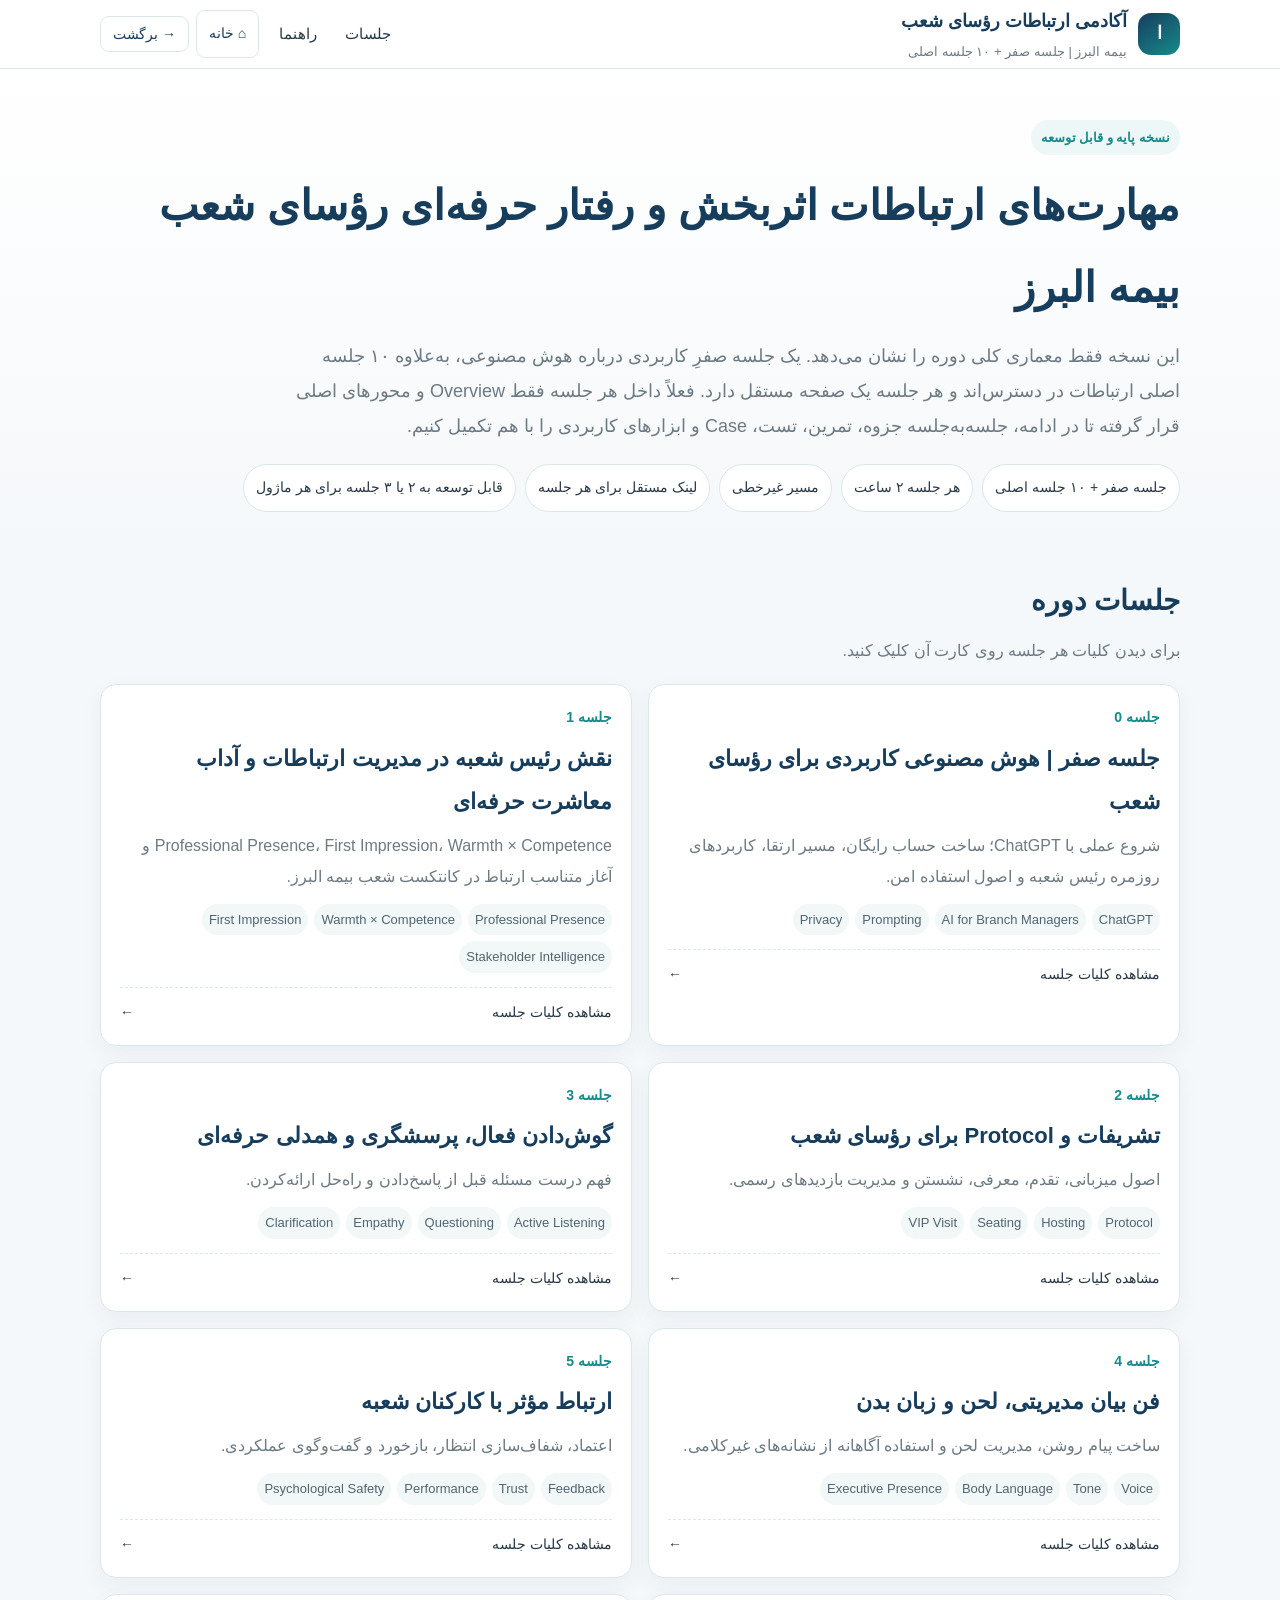
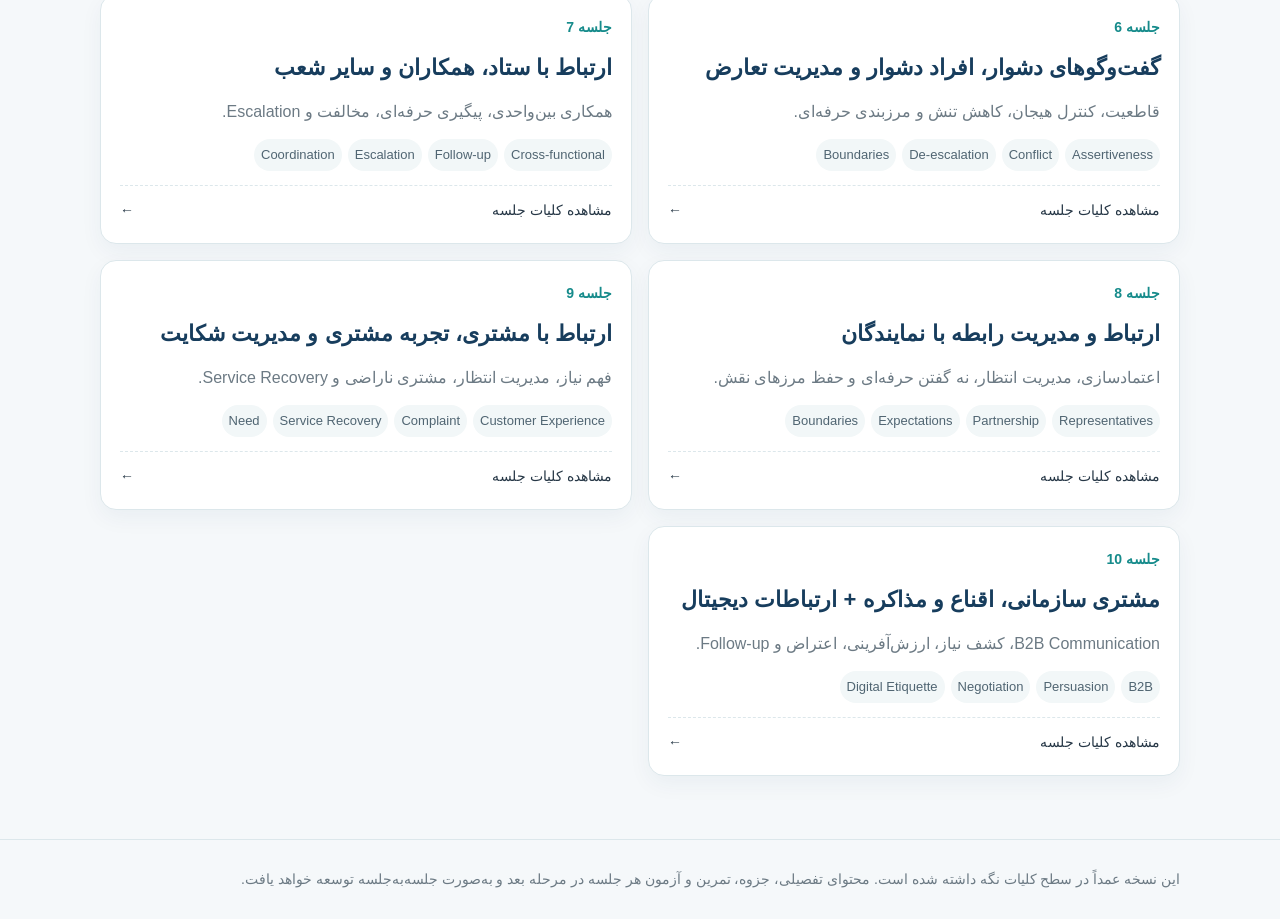
==== commit 3d12546a: "Build interactive 10-part Session 1 dashboard with matrix assessment and scenarios" ====
--- a/index.html
+++ b/index.html
@@ -1 +1,325 @@
-<!doctype html><html lang="fa" dir="rtl"><head><meta charset="utf-8"><meta name="viewport" content="width=device-width,initial-scale=1"><meta name="robots" content="noindex,nofollow,noarchive"><meta http-equiv="refresh" content="0;url=https://hasan-private-apps.hasanboudlaie.chatgpt.site/apps/alborz-communication-academy/"><title>ورود خصوصی | دکتر حسن بودلایی</title><style>body{font:18px/2 Tahoma,sans-serif;color:#193746;background:#f5f7f8;margin:0;min-height:100vh;display:grid;place-items:center}main{padding:36px;max-width:480px;background:white;border:1px solid #dce6e9;border-radius:18px;margin:20px}a{display:block;text-decoration:none;border-radius:8px;background:#1a4958;color:white;padding:12px 22px;text-align:center}small{color:#6b838e}</style></head><body><main><small lang="en">PRIVATE APPLICATIONS</small><h1>این بخش خصوصی است.</h1><p>برای دسترسی به اپلیکیشن، وارد حساب مالک شوید.</p><a id="enter" href="https://hasan-private-apps.hasanboudlaie.chatgpt.site/apps/alborz-communication-academy/">ورود به اپلیکیشن</a></main><script>const destination=new URL("https://hasan-private-apps.hasanboudlaie.chatgpt.site/apps/alborz-communication-academy/");destination.search=location.search;destination.hash=location.hash;document.getElementById('enter').href=destination.href;location.replace(destination.href);</script></body></html>
+<!doctype html>
+<html lang="fa" dir="rtl">
+<head>
+<meta charset="utf-8">
+<meta name="viewport" content="width=device-width,initial-scale=1">
+<title>آکادمی مهارت‌های ارتباطات اثربخش | بیمه البرز</title>
+<style>
+:root{--navy:#173d5d;--teal:#168b8b;--bg:#f5f8fa;--ink:#263746;--muted:#6c7a84;--line:#dce7eb;--soft:#eef7f7}
+*{box-sizing:border-box}body{margin:0;font-family:Vazirmatn,Tahoma,sans-serif;background:var(--bg);color:var(--ink);line-height:1.95;font-size:18px}a{text-decoration:none;color:inherit}.wrap{max-width:1120px;margin:auto;padding:0 20px}.top{background:#fff;border-bottom:1px solid var(--line);position:sticky;top:0;z-index:20}.topin{height:68px;display:flex;align-items:center;justify-content:space-between;gap:16px}.brand{display:flex;align-items:center;gap:11px}.logo{width:42px;height:42px;border-radius:13px;background:linear-gradient(145deg,var(--navy),var(--teal));color:#fff;display:grid;place-items:center;font-weight:800}.brand b{color:var(--navy)}.brand small{display:block;color:var(--muted);font-size:13px}.nav{display:flex;gap:8px}.utility-nav{display:flex;gap:7px;align-items:center}.utility-btn{display:inline-flex;align-items:center;gap:5px;padding:9px 12px;border:1px solid var(--line);background:#fff;border-radius:9px;font-size:14px;cursor:pointer;font-family:inherit;color:var(--navy)}.utility-btn:hover{background:var(--soft)}.lab-hero{background:#fff;border:1px solid var(--line);border-radius:18px;padding:22px;margin-bottom:16px}.lab-grid{display:grid;grid-template-columns:1fr 1fr;gap:14px}.lab-card{background:#fff;border:1px solid var(--line);border-radius:14px;padding:18px}.lab-card h2{font-size:22px;color:var(--navy);margin:0 0 8px}.lab-label{font-size:13px;color:var(--teal);font-weight:700;margin-bottom:5px}.cta-panel{background:linear-gradient(135deg,#f2f9f9,#fff);border:1px solid #cfe5e5;border-radius:15px;padding:18px;display:flex;justify-content:space-between;align-items:center;gap:14px}.cta-panel h3{margin:0;color:var(--navy);font-size:21px}.cta-panel p{margin:4px 0 0;color:var(--muted);font-size:15px}.nav a{font-size:15px;padding:7px 10px;border-radius:8px}.nav a:hover{background:var(--soft)}.hero{padding:50px 0 34px;background:linear-gradient(#fff,var(--bg))}.hero h1{color:var(--navy);font-size:42px;margin:10px 0}.hero p{max-width:900px;color:var(--muted);margin:0;font-size:18px}.tag{display:inline-block;background:var(--soft);color:var(--teal);border-radius:999px;padding:5px 10px;font-size:13px;font-weight:700}.summary{margin-top:20px;display:flex;gap:9px;flex-wrap:wrap}.pill{background:#fff;border:1px solid var(--line);padding:9px 12px;border-radius:999px;font-size:14px}.section{padding:28px 0}.section h2{color:var(--navy);margin:0 0 7px;font-size:28px}.sub{color:var(--muted);font-size:16px;margin-bottom:18px}.grid{display:grid;grid-template-columns:1fr 1fr;gap:16px}.card{background:#fff;border:1px solid var(--line);border-radius:16px;padding:19px;box-shadow:0 8px 22px rgba(23,61,93,.05);transition:.2s}.card:hover{transform:translateY(-3px);box-shadow:0 12px 30px rgba(23,61,93,.08)}.num{font-size:14px;color:var(--teal);font-weight:700}.card h3{color:var(--navy);font-size:22px;margin:6px 0}.card p{font-size:16px;color:var(--muted);margin:0 0 12px}.topics{display:flex;gap:6px;flex-wrap:wrap}.topic{background:#f2f7f8;border-radius:999px;padding:3px 7px;font-size:13px;color:#506572}.go{display:flex;justify-content:space-between;align-items:center;margin-top:14px;border-top:1px dashed var(--line);padding-top:11px;font-size:14px}.btn{display:inline-flex;align-items:center;gap:6px;border:0;background:var(--navy);color:#fff;padding:11px 16px;border-radius:10px;font-family:inherit;cursor:pointer;font-size:15px}.btn.alt{background:#fff;color:var(--navy);border:1px solid var(--line)}.session{padding:34px 0}.crumb{font-size:14px;color:var(--muted);margin-bottom:10px}.box{background:linear-gradient(135deg,var(--navy),#216c7a);color:#fff;border-radius:20px;padding:25px}.box h1{font-size:34px;margin:6px 0}.box p{color:#dcebf0;margin:0;font-size:18px}.meta{display:flex;gap:7px;flex-wrap:wrap;margin-top:13px}.meta span{background:rgba(255,255,255,.12);padding:6px 10px;border-radius:999px;font-size:13px}.content{display:grid;grid-template-columns:1fr 1fr;gap:15px;margin-top:18px}.panel{background:#fff;border:1px solid var(--line);border-radius:15px;padding:20px}.panel.full{grid-column:1/-1}.panel h2{color:var(--navy);font-size:24px;margin:0 0 10px}.panel ul{padding-right:19px;margin:0}.panel li{margin-bottom:6px}.placeholder{border:1px dashed #b9ccd3;background:#fbfdfd;border-radius:12px;padding:18px;color:var(--muted);font-size:16px}.footer{margin-top:35px;border-top:1px solid var(--line);padding:26px 0;color:var(--muted);font-size:14px}.guide{background:#fff;border:1px solid var(--line);border-radius:15px;padding:20px;margin-bottom:14px}
+.ai-grid{display:grid;grid-template-columns:repeat(2,1fr);gap:12px}.ai-card{background:#fff;border:1px solid var(--line);border-radius:14px;padding:16px}.ai-card h3{margin:0 0 7px;color:var(--navy);font-size:20px}.clickable-card{display:block;position:relative;cursor:pointer}.clickable-card:hover{transform:translateY(-2px);box-shadow:0 10px 24px rgba(23,61,93,.08);border-color:#bcd7dc}.clickable-card:after{content:"مشاهده مثال ←";display:block;margin-top:10px;padding-top:8px;border-top:1px dashed var(--line);font-size:10px;color:var(--teal);font-weight:700}.level a{display:block;background:#fff;border:1px solid var(--line);border-radius:12px;padding:13px;transition:.2s}.level a:hover{transform:translateY(-2px);box-shadow:0 10px 24px rgba(23,61,93,.08);border-color:#bcd7dc}.level a:after{content:"مثال ←";display:block;margin-top:8px;font-size:10px;color:var(--teal);font-weight:700}.prompt-link{display:block}.prompt-link .prompt{transition:.2s}.prompt-link:hover .prompt{transform:translateY(-2px);box-shadow:0 10px 24px rgba(23,61,93,.07);border-color:#bcd7dc}.detail-example{background:#f7fbfc;border:1px solid var(--line);border-radius:14px;padding:18px;margin-top:12px}.detail-example h3{margin:0 0 8px;color:var(--navy)}.detail-kicker{font-size:10px;color:var(--teal);font-weight:700}.detail-prompt{margin-top:12px;background:#fff;border:1px solid var(--line);border-radius:12px;padding:15px}.detail-prompt code{font-family:Vazirmatn,Tahoma,sans-serif;white-space:normal}
+.detail-page .wrap{max-width:1180px}.detail-page .lab-hero{padding:28px}.detail-page .lab-hero h1{font-size:38px;line-height:1.45}.detail-page .lab-hero p{font-size:17px;line-height:1.9}.detail-page .detail-example{padding:24px}.detail-page .detail-kicker{font-size:13px}.detail-page .detail-example h3{font-size:23px;margin-top:4px}.detail-page .detail-example p,.detail-page .detail-prompt,.detail-page .detail-output{font-size:17px;line-height:2}.detail-page .detail-prompt{padding:19px}.detail-output{margin-top:14px;background:#fff;border:1px solid #cfe2d9;border-radius:12px;padding:19px}.detail-output b{display:block;color:var(--teal);font-size:16px;margin-bottom:7px}.detail-output .output-body{color:#2d4350}.detail-page .btn{font-size:13px;padding:10px 14px}.ai-card p{margin:0;color:var(--muted);font-size:16px}.prompt{background:#f7fbfc;border:1px solid #dce9ed;border-radius:12px;padding:13px;margin-top:9px}.prompt b{display:block;color:var(--teal);margin-bottom:7px;font-size:17px}.prompt code{white-space:normal;font-family:Vazirmatn,Tahoma,sans-serif;color:#354b58;font-size:16px;line-height:2}.level{display:grid;grid-template-columns:repeat(4,1fr);gap:9px}.level>div{background:#fff;border:1px solid var(--line);border-radius:12px;padding:13px}.level b{display:block;color:var(--navy);margin-bottom:5px;font-size:18px}.warn{background:#fff8ec;border:1px solid #ecd7a9;border-radius:12px;padding:14px}.safe{background:#eff9f4;border:1px solid #cce6d9;border-radius:12px;padding:14px}.linkrow{display:flex;gap:8px;flex-wrap:wrap;margin-top:11px}.mini{font-size:15px;color:var(--muted)}
+@media(max-width:820px){.ai-grid,.level{grid-template-columns:1fr 1fr}}@media(max-width:560px){.ai-grid,.level{grid-template-columns:1fr}.detail-page .lab-hero h1{font-size:34px}.detail-page .lab-hero p{font-size:18px}.detail-page .detail-example p,.detail-page .detail-prompt,.detail-page .detail-output{font-size:18px}.detail-page .detail-example h3{font-size:24px}.detail-page .btn{font-size:12px}}
+@media(max-width:820px){.grid,.content,.lab-grid{grid-template-columns:1fr}.panel.full{grid-column:auto}.hero h1{font-size:34px}.box h1{font-size:29px}.nav{display:none}.utility-nav{display:flex}.utility-btn{padding:7px 9px}}
+</style>
+<link rel="preload" href="assets/fonts/Vazirmatn.woff2" as="font" type="font/woff2" crossorigin>
+<link rel="stylesheet" href="assets/theme.css?v=20261018-2">
+<style id="session1-dashboard-theme">
+.s1-shell{max-width:1380px;margin:0 auto;padding:24px 26px 50px;display:grid;grid-template-columns:minmax(0,1fr) 250px;gap:24px;direction:ltr}
+.s1-main,.s1-side{direction:rtl}.s1-side{position:sticky;top:105px;align-self:start;background:linear-gradient(180deg,#0b4d39,#073c32);border-radius:24px;padding:14px;box-shadow:0 18px 40px rgba(7,60,50,.18);max-height:calc(100vh - 130px);overflow:auto}
+.s1-side-title{color:#fff;font-size:14px;font-weight:800;padding:8px 10px 14px;border-bottom:1px solid rgba(255,255,255,.17);margin-bottom:8px}
+.s1-nav-btn{width:100%;border:0;background:transparent;color:#e9fff3;border-radius:14px;padding:12px 12px;margin:4px 0;display:flex;align-items:center;gap:11px;text-align:right;font-family:inherit;font-size:16px;font-weight:700;cursor:pointer;transition:.2s}
+.s1-nav-btn .ico{width:34px;height:34px;display:grid;place-items:center;background:rgba(255,255,255,.13);border-radius:10px;font-size:19px;flex:0 0 34px}
+.s1-nav-btn:hover,.s1-nav-btn.active{background:#fff;color:#0b4d39;transform:translateX(-2px)}.s1-nav-btn.active .ico{background:#e7f6ec}
+.s1-hero{background:radial-gradient(circle at 15% 20%,rgba(255,255,255,.16),transparent 28%),linear-gradient(135deg,#0d5e45,#0a4638 64%,#123e35);border-radius:28px;padding:34px;color:#fff;position:relative;overflow:hidden;box-shadow:0 16px 38px rgba(11,77,57,.18);margin-bottom:22px}
+.s1-hero:after{content:"💬";position:absolute;left:28px;bottom:-20px;font-size:118px;opacity:.09;transform:rotate(-8deg)}
+.s1-eyebrow{display:inline-flex;gap:7px;align-items:center;background:rgba(255,255,255,.13);border:1px solid rgba(255,255,255,.23);padding:6px 12px;border-radius:999px;font-size:15px;font-weight:800}
+.s1-hero h1{font-size:38px;line-height:1.55;margin:14px 0 10px;color:#fff}.s1-hero p{font-size:21px;line-height:2;margin:0;max-width:940px;color:#edf9f2}
+.s1-meta{display:flex;gap:9px;flex-wrap:wrap;margin-top:18px}.s1-meta span{background:rgba(255,255,255,.12);padding:7px 11px;border-radius:10px;font-size:15px}
+.s1-panel{background:#fff;border:1px solid #d9e6dc;border-radius:24px;padding:28px;box-shadow:0 8px 26px rgba(16,62,45,.06);min-height:560px}
+.s1-panel-head{display:flex;align-items:center;gap:14px;border-bottom:1px solid #e0ebe3;padding-bottom:18px;margin-bottom:22px}.s1-panel-head .bigico{font-size:34px;width:58px;height:58px;display:grid;place-items:center;border-radius:18px;background:linear-gradient(135deg,#e7f5eb,#f7fbf8)}
+.s1-panel-head h2{font-size:30px;color:#143f32;margin:0}.s1-panel-head p{font-size:17px;color:#647a6d;margin:2px 0 0}
+.s1-card-grid{display:grid;grid-template-columns:repeat(2,minmax(0,1fr));gap:16px}.s1-card{border:1px solid #dbe8df;background:linear-gradient(145deg,#fff,#f7fbf8);border-radius:18px;padding:20px;position:relative;overflow:hidden}.s1-card h3{font-size:22px;color:#174d3c;margin:0 0 8px}.s1-card p,.s1-card li{font-size:18px;line-height:1.95}.s1-card .mini-emoji{font-size:28px;display:block;margin-bottom:8px}
+.s1-accent{border-right:5px solid #c0a35a}.s1-question{font-size:24px;font-weight:900;line-height:1.9;color:#173f34;background:#eff8f1;border:1px solid #d0e7d5;padding:20px;border-radius:18px}
+.s1-callout{background:#fff8e7;border:1px solid #ead9a9;border-radius:18px;padding:18px 20px;font-size:19px;line-height:2;margin:16px 0}.s1-callout b{color:#735b1d}
+.s1-test-intro{display:grid;grid-template-columns:1.2fr .8fr;gap:16px}.s1-target{background:#eef7f0;border:1px solid #d3e7d7;border-radius:18px;padding:18px}.s1-target label{font-size:16px;font-weight:800;color:#315b49;display:block;margin-bottom:8px}.s1-target select{width:100%;font:inherit;font-size:17px;padding:11px;border-radius:12px;border:1px solid #bfd6c5;background:#fff}
+.s1-q{border:1px solid #dde9e1;border-radius:16px;padding:17px;margin:12px 0;background:#fff}.s1-q-title{font-size:18px;font-weight:700;line-height:1.9;margin-bottom:10px}.s1-scale{display:flex;gap:7px;flex-wrap:wrap}.s1-scale label{cursor:pointer;border:1px solid #cbded0;border-radius:10px;padding:7px 11px;background:#f9fcfa;font-size:15px}.s1-scale input{margin-left:4px}
+.s1-submit{border:0;background:linear-gradient(135deg,#0d6d4b,#0a503c);color:#fff;border-radius:14px;padding:12px 22px;font:inherit;font-size:18px;font-weight:800;cursor:pointer;margin-top:10px}
+.s1-result{display:none;margin-top:22px}.s1-result.show{display:block}.s1-scores{display:grid;grid-template-columns:1fr 1fr;gap:12px}.s1-score{background:#f4faf6;border:1px solid #d4e6d8;border-radius:16px;padding:16px;text-align:center}.s1-score b{display:block;font-size:28px;color:#0c6044}.s1-score span{font-size:15px}
+.s1-matrix{margin-top:16px;position:relative;height:360px;display:grid;grid-template-columns:1fr 1fr;grid-template-rows:1fr 1fr;border:2px solid #1b5a43;border-radius:20px;overflow:hidden;background:#fff}.s1-cell{padding:20px;display:flex;flex-direction:column;justify-content:center;align-items:center;text-align:center;font-size:16px;line-height:1.8}.s1-cell b{font-size:19px}.s1-cell:nth-child(1){background:#eef8ef}.s1-cell:nth-child(2){background:#f1f8f4}.s1-cell:nth-child(3){background:#fff8eb}.s1-cell:nth-child(4){background:#f7f3ef}.s1-dot{position:absolute;width:24px;height:24px;background:#d44432;border:4px solid #fff;border-radius:50%;box-shadow:0 3px 12px rgba(0,0,0,.25);transform:translate(50%,50%);transition:.35s}.s1-axis-x,.s1-axis-y{font-size:13px;color:#566b60;font-weight:800}.s1-axis-x{text-align:center;margin-top:6px}.s1-axis-y{position:absolute;right:-90px;top:50%;transform:rotate(-90deg)}
+.s1-case{border:1px solid #d9e7dd;border-radius:18px;padding:20px;margin:14px 0;background:#fff}.s1-case h3{font-size:21px;margin:0 0 8px;color:#184c3b}.s1-case p{font-size:18px;line-height:1.95}.s1-options{display:flex;gap:8px;flex-wrap:wrap}.s1-option{border:1px solid #c7dccd;background:#f8fcf9;border-radius:12px;padding:9px 13px;font:inherit;font-size:16px;cursor:pointer}.s1-option:hover{background:#e8f5eb}
+.s1-feedback{display:none;margin-top:10px;padding:12px;border-radius:12px;background:#eef8f1;border-right:4px solid #168353;font-size:16px;line-height:1.9}.s1-feedback.show{display:block}
+.s1-quote{font-size:23px;font-weight:900;color:#164b3a;padding:24px;background:linear-gradient(135deg,#edf7ef,#fff);border-radius:20px;border-right:6px solid #c1a45a;line-height:2}
+.s1-role{display:grid;grid-template-columns:1fr 1fr;gap:14px}.s1-role-card{border-radius:18px;padding:20px;border:1px solid #d8e6dc;background:#fbfefc}.s1-role-card h3{font-size:22px;margin:0 0 8px}.s1-check{display:grid;grid-template-columns:repeat(5,1fr);gap:8px;margin-top:16px}.s1-check div{background:#eef7f0;border-radius:12px;padding:10px;text-align:center;font-size:14px;font-weight:700}
+.s1-action-table{width:100%;border-collapse:separate;border-spacing:0 8px}.s1-action-table th{font-size:15px;color:#557064;text-align:right}.s1-action-table td{background:#f7fbf8;padding:10px}.s1-action-table input{width:100%;border:1px solid #d0dfd4;border-radius:9px;padding:9px;font:inherit;font-size:15px}
+.s1-pill-row{display:flex;gap:8px;flex-wrap:wrap;margin:12px 0}.s1-pill{background:#edf6ef;border:1px solid #d2e5d6;border-radius:999px;padding:7px 12px;font-size:15px;font-weight:700}
+@media(max-width:900px){.s1-shell{grid-template-columns:1fr;padding:16px}.s1-side{position:relative;top:auto;display:flex;overflow:auto;gap:6px;max-height:none;order:-1}.s1-side-title{display:none}.s1-nav-btn{min-width:145px}.s1-hero h1{font-size:31px}.s1-hero p{font-size:19px}.s1-card-grid,.s1-test-intro,.s1-role{grid-template-columns:1fr}.s1-check{grid-template-columns:1fr 1fr}.s1-panel{padding:20px}.s1-panel-head h2{font-size:26px}}
+</style>
+<meta name="theme-color" content="#006f3e">
+</head>
+<body>
+<div id="app"></div>
+<script>
+const sessions=[
+{id:0,title:"جلسه صفر | هوش مصنوعی کاربردی برای رؤسای شعب",desc:"شروع عملی با ChatGPT؛ ساخت حساب رایگان، مسیر ارتقا، کاربردهای روزمره رئیس شعبه و اصول استفاده امن.",topics:["ChatGPT","AI for Branch Managers","Prompting","Privacy"],goal:"رئیس شعبه با یک مسیر ساده و کاربردی وارد استفاده از هوش مصنوعی شود و بداند کجا، چگونه و با چه ملاحظات محرمانگی از ChatGPT کمک بگیرد.",outline:["هوش مصنوعی برای رئیس شعبه؛ چه کمکی می‌کند و چه کاری را نباید به آن واگذار کرد","ساخت حساب رایگان ChatGPT و شروع کار در chatgpt.com","آشنایی کلی با نسخه رایگان و مسیر ارتقا به پلن‌های پولی متناسب با نیاز","در صورت محدودیت پرداخت: آشنایی با استفاده از واسط پرداخت مانند نامبرلند؛ ترجیح ارتقای حساب شخصی و پرهیز از حساب مشترک یا آماده","کاربردها در شعبه: تهیه پیش‌نویس نامه و پیام، خلاصه‌سازی بخشنامه، گزارش مدیریتی، برنامه جلسه، آموزش و Role Play","کمک به بررسی پرونده‌ها فقط برای خلاصه‌سازی، ساخت Checklist و کشف نکات قابل بررسی؛ تصمیم نهایی با انسان","اصول Prompt نویسی ساده: نقش + مسئله + زمینه + خروجی مورد انتظار","حریم خصوصی و محرمانگی: عدم بارگذاری اطلاعات هویتی، مالی یا پرونده واقعی مشتری بدون مجوز و ناشناس‌سازی","اتصال ChatGPT به ابزارهای کاری مانند Gmail، Google Calendar و Google Drive در صورت دسترسی و اعطای مجوز","تمرین‌های اولیه با سناریوهای فرضی و داده‌های غیرواقعی"]},
+
+{id:1,title:"نقش رئیس شعبه در مدیریت ارتباطات و آداب معاشرت حرفه‌ای",desc:"Professional Presence، First Impression، Warmth × Competence و آغاز متناسب ارتباط در کانتکست شعب بیمه البرز.",topics:["Professional Presence","Warmth × Competence","First Impression","Stakeholder Intelligence"],goal:"رئیس شعبه بتواند مخاطب و موقعیت را تشخیص دهد و ارتباط حرفه‌ای را با ترکیب مناسب احترام، گرمی و شایستگی آغاز کند.",outline:["حضور حرفه‌ای رئیس شعبه","ماتریس گرمی × شایستگی","هوشمندی ذی‌نفعان","اولین برداشت و Signalها","فاصله و آداب حرفه‌ای","سناریو، Role Play و Action Plan"]},
+{id:2,title:"تشریفات و Protocol برای رؤسای شعب",desc:"اصول میزبانی، تقدم، معرفی، نشستن و مدیریت بازدیدهای رسمی.",topics:["Protocol","Hosting","Seating","VIP Visit"],goal:"رئیس شعبه بتواند موقعیت‌های رسمی و بازدیدهای مهم را حرفه‌ای و منظم مدیریت کند.",outline:["تفاوت Etiquette و Protocol","استقبال و بدرقه","تقدم و معرفی افراد","نحوه نشستن در جلسات","اصول میزبانی و پذیرایی","آمادگی شعبه برای بازدید رسمی"]},
+{id:3,title:"گوش‌دادن فعال، پرسشگری و همدلی حرفه‌ای",desc:"فهم درست مسئله قبل از پاسخ‌دادن و راه‌حل ارائه‌کردن.",topics:["Active Listening","Questioning","Empathy","Clarification"],goal:"رئیس شعبه بتواند با گوش‌دادن و پرسشگری، مسئله و نیاز واقعی مخاطب را بهتر درک کند.",outline:["شنیدن در برابر گوش‌دادن فعال","سؤال‌های باز و بسته","سؤال‌های روشن‌کننده و عمیق‌کننده","Reflecting Back و Summarizing","همدلی حرفه‌ای"]},
+{id:4,title:"فن بیان مدیریتی، لحن و زبان بدن",desc:"ساخت پیام روشن، مدیریت لحن و استفاده آگاهانه از نشانه‌های غیرکلامی.",topics:["Voice","Tone","Body Language","Executive Presence"],goal:"رئیس شعبه بتواند پیام خود را روشن، کوتاه و متناسب با موقعیت منتقل کند.",outline:["وضوح و اختصار در پیام مدیریتی","Voice, Tone & Pace","تماس چشمی و حالات چهره","Posture و Gesture","هماهنگی کلام و رفتار","حضور حرفه‌ای"]},
+{id:5,title:"ارتباط مؤثر با کارکنان شعبه",desc:"اعتماد، شفاف‌سازی انتظار، بازخورد و گفت‌وگوی عملکردی.",topics:["Feedback","Trust","Performance","Psychological Safety"],goal:"رئیس شعبه بتواند گفت‌وگوهای روزمره و عملکردی با کارکنان را اثربخش‌تر مدیریت کند.",outline:["اعتماد و Psychological Safety","شفاف‌سازی انتظار","درخواست و واگذاری کار","Feedback و Feedforward","Recognition","گفت‌وگو با کارکنان کم‌انگیزه یا مقاوم"]},
+{id:6,title:"گفت‌وگوهای دشوار، افراد دشوار و مدیریت تعارض",desc:"قاطعیت، کنترل هیجان، کاهش تنش و مرزبندی حرفه‌ای.",topics:["Assertiveness","Conflict","De-escalation","Boundaries"],goal:"رئیس شعبه بتواند در موقعیت‌های دشوار، قاطع و محترمانه باقی بماند.",outline:["رفتار منفعلانه، پرخاشگرانه و قاطعانه","Triggerهای هیجانی","De-escalation","تفکیک شخص از رفتار","انواع افراد دشوار","مرزبندی حرفه‌ای"]},
+{id:7,title:"ارتباط با ستاد، همکاران و سایر شعب",desc:"همکاری بین‌واحدی، پیگیری حرفه‌ای، مخالفت و Escalation.",topics:["Cross-functional","Follow-up","Escalation","Coordination"],goal:"رئیس شعبه بتواند تعاملات بین‌واحدی را با وضوح، احترام و پیگیری مؤثر مدیریت کند.",outline:["ارتباط افقی و عمودی","درخواست همکاری","پیگیری حرفه‌ای","بیان مخالفت","Escalation صحیح","مستندسازی توافقات"]},
+{id:8,title:"ارتباط و مدیریت رابطه با نمایندگان",desc:"اعتمادسازی، مدیریت انتظار، نه گفتن حرفه‌ای و حفظ مرزهای نقش.",topics:["Representatives","Partnership","Expectations","Boundaries"],goal:"رئیس شعبه بتواند رابطه‌ای مشارکتی و در عین حال حرفه‌ای با نمایندگان ایجاد کند.",outline:["جایگاه نماینده در شبکه ارتباطی شعبه","اعتمادسازی","مدیریت انتظار","نه گفتن حرفه‌ای","Feedback به نماینده","نماینده ناراضی یا پرتوقع"]},
+{id:9,title:"ارتباط با مشتری، تجربه مشتری و مدیریت شکایت",desc:"فهم نیاز، مدیریت انتظار، مشتری ناراضی و Service Recovery.",topics:["Customer Experience","Complaint","Service Recovery","Need"],goal:"رئیس شعبه بتواند نارضایتی و شکایت مشتری را ساختاریافته و حرفه‌ای مدیریت کند.",outline:["لحظات حساس تجربه مشتری","Listening for Need","مدیریت انتظار","مشتری عصبانی و ناراضی","عذرخواهی حرفه‌ای","Service Recovery"]},
+{id:10,title:"مشتری سازمانی، اقناع و مذاکره + ارتباطات دیجیتال",desc:"B2B Communication، کشف نیاز، ارزش‌آفرینی، اعتراض و Follow-up.",topics:["B2B","Persuasion","Negotiation","Digital Etiquette"],goal:"رئیس شعبه بتواند ارتباط اولیه و جلسه حرفه‌ای با مشتری سازمانی را ساختاریافته مدیریت کند.",outline:["تفاوت B2B و B2C","آمادگی قبل از جلسه","Discovery Questions","Value Conversation","اصول پایه اقناع و مذاکره","Telephone, WhatsApp & Email Etiquette","Follow-up و ثبت توافقات"]}
+];
+
+function header(){return '<header class="top"><div class="wrap topin"><a class="brand" href="?"><span class="logo">ا</span><span><b>آکادمی ارتباطات رؤسای شعب</b><small>بیمه البرز | جلسه صفر + ۱۰ جلسه اصلی</small></span></a><div style="display:flex;align-items:center;gap:10px"><nav class="nav"><a href="?">جلسات</a><a href="?view=guide">راهنما</a></nav><div class="utility-nav"><a class="utility-btn" href="?">⌂ خانه</a><button class="utility-btn" onclick="history.length>1?history.back():location.href=\'?\'">→ برگشت</button></div></div></div></header>'}
+function footer(){return '<footer class="footer"><div class="wrap">این نسخه عمداً در سطح کلیات نگه داشته شده است. محتوای تفصیلی، جزوه، تمرین و آزمون هر جلسه در مرحله بعد و به‌صورت جلسه‌به‌جلسه توسعه خواهد یافت.</div></footer>'}
+function home(){
+document.title="آکادمی مهارت‌های ارتباطات اثربخش | بیمه البرز";
+document.getElementById("app").innerHTML=header()+
+'<main><section class="hero"><div class="wrap"><span class="tag">نسخه پایه و قابل توسعه</span><h1>مهارت‌های ارتباطات اثربخش و رفتار حرفه‌ای رؤسای شعب بیمه البرز</h1><p>این نسخه فقط معماری کلی دوره را نشان می‌دهد. یک جلسه صفرِ کاربردی درباره هوش مصنوعی، به‌علاوه ۱۰ جلسه اصلی ارتباطات در دسترس‌اند و هر جلسه یک صفحه مستقل دارد. فعلاً داخل هر جلسه فقط Overview و محورهای اصلی قرار گرفته تا در ادامه، جلسه‌به‌جلسه جزوه، تمرین، تست، Case و ابزارهای کاربردی را با هم تکمیل کنیم.</p><div class="summary"><span class="pill">جلسه صفر + ۱۰ جلسه اصلی</span><span class="pill">هر جلسه ۲ ساعت</span><span class="pill">مسیر غیرخطی</span><span class="pill">لینک مستقل برای هر جلسه</span><span class="pill">قابل توسعه به ۲ یا ۳ جلسه برای هر ماژول</span></div></div></section><section class="section"><div class="wrap"><h2>جلسات دوره</h2><div class="sub">برای دیدن کلیات هر جلسه روی کارت آن کلیک کنید.</div><div class="grid">'+
+sessions.map(s=>'<a class="card" href="?m='+s.id+'"><div class="num">جلسه '+s.id+'</div><h3>'+s.title+'</h3><p>'+s.desc+'</p><div class="topics">'+s.topics.map(t=>'<span class="topic">'+t+'</span>').join('')+'</div><div class="go"><span>مشاهده کلیات جلسه</span><span>←</span></div></a>').join('')+
+'</div></div></section></main>'+footer()
+}
+
+
+const labs={
+1:{sample:"سناریو: مشتری مهمی بدون وقت قبلی وارد شعبه می‌شود و هم‌زمان نماینده‌ای منتظر دیدار رئیس شعبه است. رئیس شعبه باید نحوه استقبال، معرفی و مدیریت انتظار هر دو نفر را انتخاب کند.",exercise:"در سه دقیقه، برای یک مشتری جدید، یک همکار ستادی و یک نماینده سه شیوه متفاوت برای شروع گفت‌وگو بنویسید.",task:"تا جلسه بعد یک موقعیت واقعی را ثبت کنید که First Impression روی ادامه رابطه اثر گذاشته است.",note:"هدف تمرین، «تشریفاتی شدن» رفتار نیست؛ هدف، آگاهانه شدن رفتار حرفه‌ای است."},
+2:{sample:"سناریو: مدیر ارشد سازمان برای بازدید به شعبه می‌آید و هم‌زمان جلسه‌ای با مشتری سازمانی در جریان است. ترتیب استقبال، معرفی و نشستن را تصمیم‌گیری کنید.",exercise:"چیدمان یک جلسه چهارنفره را برای رئیس شعبه، مدیر ستادی، مشتری و کارشناس شعبه طراحی کنید و دلیل آن را بگویید.",task:"یک Checklist پنج‌مرحله‌ای برای بازدید رسمی شعبه بسازید.",note:"Protocol خوب باید دیده نشود؛ اگر درست طراحی شده باشد، جریان جلسه طبیعی و بدون سردرگمی پیش می‌رود."},
+3:{sample:"سناریو: کارمند می‌گوید «مشتری‌ها خیلی سخت شده‌اند». به‌جای نصیحت، با سه سؤال روشن‌کننده مسئله واقعی را کشف کنید.",exercise:"در دو نفره، یک نفر مسئله‌ای کاری را تعریف کند و نفر دوم فقط سؤال و بازتاب بدهد؛ بدون ارائه راه‌حل.",task:"در یک گفت‌وگوی واقعی این هفته، قبل از پاسخ دادن حداقل یک بار Paraphrase انجام دهید.",note:"Listening یعنی تأخیر انداختن در پاسخ تا وقتی که مطمئن شویم مسئله را درست فهمیده‌ایم."},
+4:{sample:"سناریو: باید یک خطای جدی را به کارمند توضیح دهید بدون اینکه پیام مبهم یا تحقیرآمیز شود.",exercise:"یک پیام ۶۰ ثانیه‌ای با ساختار «موضوع → اهمیت → انتظار» آماده و با صدای بلند اجرا کنید.",task:"یک پیام روزمره خود را ضبط کنید و Pace، مکث و وضوح آن را خودارزیابی کنید.",note:"در ارتباط مدیریتی، وضوح معمولاً از پیچیدگی اثرگذارتر است."},
+5:{sample:"سناریو: کارمند توانمند است اما موعدها را رعایت نمی‌کند. گفت‌وگو را با مدل مشاهده رفتار، اثر و انتظار طراحی کنید.",exercise:"یک Feedback واقعی را بدون استفاده از برچسب شخصیتی بازنویسی کنید.",task:"در هفته آینده یک Recognition مشخص و مبتنی بر رفتار به یکی از کارکنان بدهید.",note:"Feedback مؤثر درباره رفتار قابل مشاهده است، نه شخصیت فرد."},
+6:{sample:"سناریو: نماینده با لحن تند درخواست استثنا دارد. پاسخ باید هم مرز را حفظ کند و هم رابطه را تخریب نکند.",exercise:"سه پاسخ بنویسید: منفعلانه، پرخاشگرانه و قاطعانه؛ سپس تفاوت آن‌ها را مقایسه کنید.",task:"یک Trigger شخصی خود را شناسایی و برای آن یک Pause Routine طراحی کنید.",note:"قاطعیت یعنی احترام هم‌زمان به رابطه و مرز."},
+7:{sample:"سناریو: واحد ستادی پاسخ لازم را نداده و مشتری منتظر است. یک پیگیری حرفه‌ای بنویسید که هم فوریت را منتقل کند و هم رابطه را حفظ کند.",exercise:"یک درخواست مبهم را با الگوی چه کسی/چه چیزی/چه زمانی/چرا بازنویسی کنید.",task:"یکی از پیگیری‌های این هفته را با Close the Loop کامل کنید و نتیجه را ثبت کنید.",note:"بخش مهم ارتباط بین‌واحدی، بستن حلقه ارتباط و روشن کردن مسئول اقدام بعدی است."},
+8:{sample:"سناریو: نماینده‌ای پرتوقع درخواست می‌کند فرآیندی خارج از چارچوب برایش انجام شود. پاسخ حرفه‌ای طراحی کنید.",exercise:"یک «نه» حرفه‌ای در سه مرحله بنویسید: همدلی، مرز، گزینه جایگزین.",task:"یک انتظار مبهم از نمایندگان را به یک توافق روشن و قابل پیگیری تبدیل کنید.",note:"رابطه مشارکتی با نماینده به معنی حذف مرزهای نقش نیست."},
+9:{sample:"سناریو: مشتری از تأخیر عصبانی است و می‌گوید دیگر به شعبه اعتماد ندارد. ابتدا پاسخ همدلانه و سپس مسیر Service Recovery را طراحی کنید.",exercise:"در Role Play دو دقیقه‌ای، فقط بر شنیدن نیاز و مدیریت انتظار تمرکز کنید.",task:"یک شکایت واقعیِ بدون اطلاعات هویتی را به سه بخش «مسئله، انتظار، اقدام بعدی» خلاصه کنید.",note:"در شکایت، سرعت پاسخ مهم است اما وضوح درباره اقدام بعدی مهم‌تر است."},
+10:{sample:"سناریو: مشتری سازمانی می‌گوید «قیمت مهم‌ترین معیار ماست». با سؤال‌های Discovery بررسی کنید پشت این موضع چه نیازهایی وجود دارد.",exercise:"برای یک جلسه B2B پنج سؤال Discovery و دو جمله Value Conversation بنویسید.",task:"یک Follow-up کوتاه بعد از جلسه مشتری سازمانی طراحی کنید که تصمیم‌ها و قدم بعدی را ثبت کند.",note:"در مذاکره، قبل از دفاع از پیشنهاد، باید بفهمیم طرف مقابل واقعاً چه چیزی را ارزشمند می‌داند."}
+};
+
+function aiExtra(){
+return '<section class="panel full"><h2>نقشه کاربرد هوش مصنوعی برای رئیس شعبه</h2><div class="ai-grid">'+
+'<a class="ai-card clickable-card" href="?m=0&view=lab&item=use1"><h3>۱. مکاتبات و ارتباطات</h3><p>پیش‌نویس نامه، پیام به کارکنان یا نمایندگان، پاسخ اولیه به مشتری، بازنویسی متن رسمی و کوتاه‌سازی پیام.</p></a>'+
+'<a class="ai-card clickable-card" href="?m=0&view=lab&item=use2"><h3>۲. جلسات و مدیریت روزانه</h3><p>طراحی Agenda، استخراج Action Item، تهیه صورت‌جلسه، آماده‌سازی پرسش برای جلسه و برنامه پیگیری.</p></a>'+
+'<a class="ai-card clickable-card" href="?m=0&view=lab&item=use3"><h3>۳. گزارش و تحلیل مدیریتی</h3><p>تبدیل یادداشت‌های پراکنده به گزارش، ساخت خلاصه مدیریتی، مقایسه چند گزینه و طراحی Checklist تصمیم.</p></a>'+
+'<a class="ai-card clickable-card" href="?m=0&view=lab&item=use4"><h3>۴. پرونده و اسناد</h3><p>خلاصه‌سازی متن‌های غیرمحرمانه یا ناشناس‌سازی‌شده، استخراج موارد قابل بررسی، ساخت چک‌لیست نقص مدارک و پرسش‌های پیگیری.</p></a>'+
+'<a class="ai-card clickable-card" href="?m=0&view=lab&item=use5"><h3>۵. مشتری و نماینده</h3><p>تمرین پاسخ به اعتراض، شبیه‌سازی مشتری ناراضی، طراحی گفت‌وگوی حرفه‌ای و آماده‌سازی برای مذاکره.</p></a>'+
+'<a class="ai-card clickable-card" href="?m=0&view=lab&item=use6"><h3>۶. توسعه کارکنان</h3><p>Role Play، طراحی سؤال آموزشی، بازخورد روی متن یا سناریو و ساخت تمرین متناسب با مسئله واقعی شعبه.</p></a>'+
+'<a class="ai-card clickable-card" href="?m=0&view=lab&item=use7"><h3>۷. یادگیری شخصی مدیر</h3><p>توضیح ساده یک مفهوم، مقایسه روش‌ها، ساخت برنامه مطالعه و تمرین مهارت قبل از موقعیت واقعی.</p></a>'+
+'<a class="ai-card clickable-card" href="?m=0&view=lab&item=use8"><h3>۸. مدیریت زمان و کار</h3><p>اولویت‌بندی فهرست کارها، طراحی برنامه روزانه، شکستن یک مسئله پیچیده به قدم‌های کوچک و ساخت قالب پیگیری.</p></a>'+'<a class="ai-card clickable-card" href="?m=0&view=lab&item=use9"><h3>۹. Gmail و Google Calendar</h3><p>خلاصه ایمیل‌های مهم، پیش‌نویس پاسخ، آماده‌سازی جلسه، بررسی زمان‌های آزاد و مدیریت رویدادها؛ در صورت اتصال حساب و اعطای دسترسی.</p></a>'+'<a class="ai-card clickable-card" href="?m=0&view=lab&item=use10"><h3>۱۰. Google Drive و سایر Apps</h3><p>پیدا کردن فایل، خلاصه‌سازی Docs/Sheets/Slides و کار با سایر ابزارهای متصل متناسب با دسترسی حساب.</p></a>'+
+'</div></section>'+
+'<section class="panel full"><h2>چهار سطح استفاده؛ از ساده تا حرفه‌ای</h2><div class="level">'+
+'<a href="?m=0&view=lab&item=level1"><b>سطح ۱ | سؤال و متن</b><span class="mini">پرسش، بازنویسی، خلاصه و ایده‌گیری.</span></a>'+
+'<a href="?m=0&view=lab&item=level2"><b>سطح ۲ | فایل و تحلیل</b><span class="mini">کار با فایل‌های غیرمحرمانه یا ناشناس‌سازی‌شده، جدول و گزارش.</span></a>'+
+'<a href="?m=0&view=lab&item=level3"><b>سطح ۳ | تمرین و شبیه‌سازی</b><span class="mini">مشتری ناراضی، کارمند مقاوم، مذاکره با نماینده یا مشتری سازمانی.</span></a>'+
+'<a href="?m=0&view=lab&item=level4"><b>سطح ۴ | دستیار کاری</b><span class="mini">پروژه‌ها، تحقیق عمیق‌تر، پیگیری چندمرحله‌ای و ابزارهای پیشرفته‌تر در پلن‌های مناسب.</span></a>'+
+'</div></section>'+
+'<section class="panel full"><h2>نمونه Promptهای آماده</h2>'+
+'<a class="prompt-link" href="?m=0&view=lab&item=prompt1"><div class="prompt"><b>نمونه ۱ | نامه مدیریتی</b><code>در نقش رئیس شعبه بیمه، این یادداشت خام را به یک نامه رسمی، کوتاه و محترمانه برای واحد ستادی تبدیل کن. لحن قاطع ولی غیرتنش‌زا باشد. در پایان، اقدام مورد انتظار و زمان پاسخ را روشن کن.</code></div></a>'+
+'<a class="prompt-link" href="?m=0&view=lab&item=prompt2"><div class="prompt"><b>نمونه ۲ | مشتری ناراضی</b><code>نقش یک مشتری ناراضی بیمه را بازی کن که از تأخیر در رسیدگی ناراحت است. من رئیس شعبه هستم و می‌خواهم پاسخ بدهم. بعد از هر پاسخ من، فقط واکنش مشتری را بده و در پایان روی لحن، همدلی و مدیریت انتظار به من بازخورد بده.</code></div></a>'+
+'<a class="prompt-link" href="?m=0&view=lab&item=prompt3"><div class="prompt"><b>نمونه ۳ | بررسی پرونده</b><code>این اطلاعات فرضی و بدون مشخصات هویتی را مرور کن. فقط موارد ناقص، سؤال‌های لازم برای پیگیری و یک Checklist بررسی را استخراج کن. تصمیم یا تأیید نهایی پرونده را انجام نده.</code></div></a>'+
+'<a class="prompt-link" href="?m=0&view=lab&item=prompt4"><div class="prompt"><b>نمونه ۴ | جلسه کارکنان</b><code>برای جلسه ۳۰ دقیقه‌ای تیم شعبه درباره کاهش خطا در پاسخ‌گویی به مشتری، یک Agenda شامل هدف، سه سؤال بحث، تصمیم‌های مورد انتظار و Action Itemهای قابل پیگیری طراحی کن.</code></div></a>'+
+'</section>'+
+'<section class="panel full"><h2>شروع و ارتقای حساب ChatGPT</h2><p>برای شروع، نسخه رایگان برای آشنایی، نوشتن متن، تمرین، جست‌وجو، فایل و بسیاری از کارهای روزمره کافی است. اگر استفاده بیشتر، فایل‌های بیشتر، تحلیل پیشرفته‌تر، Research، پروژه‌ها یا ابزارهای حرفه‌ای‌تر لازم شد، می‌توان پلن‌های پولی مانند Go، Plus یا Pro را بررسی کرد. امکانات و محدودیت‌ها ممکن است تغییر کنند، بنابراین قبل از خرید صفحه رسمی قیمت‌گذاری را ببینید.</p><div class="linkrow"><a class="btn" href="https://chatgpt.com/" target="_blank" rel="noopener">ورود / ساخت حساب ChatGPT</a><a class="btn alt" href="https://chatgpt.com/pricing/" target="_blank" rel="noopener">مقایسه پلن‌های رسمی</a></div><div class="warn" style="margin-top:12px"><b>اگر پرداخت مستقیم در دسترس نیست:</b> ممکن است از واسط‌های پرداخت مانند نامبرلند استفاده شود. ترجیح حرفه‌ای این است که <b>اشتراک روی حساب شخصی خود فرد</b> فعال شود؛ از خرید حساب آماده یا اشتراکی و تحویل رمز عبور به اشخاص ثالث پرهیز شود و شرایط سرویس‌دهنده قبل از خرید بررسی شود.</div></section>'+
+'<section class="panel full"><h2>خط قرمزهای استفاده در شعبه</h2><div class="safe"><b>اصل ساده:</b> هوش مصنوعی «دستیار» است، نه مرجع نهایی تصمیم. قبل از ارسال هر خروجی، مدیر باید آن را بررسی کند.</div><ul style="margin-top:12px"><li>اطلاعات هویتی، شماره ملی، شماره حساب، شماره بیمه‌نامه، اطلاعات پزشکی، مالی و اطلاعات محرمانه مشتری را بدون مجوز وارد نکنید.</li><li>برای تمرین و آموزش از داده فرضی یا اطلاعات ناشناس‌سازی‌شده استفاده کنید.</li><li>تحلیل AI جایگزین مقررات، دستورالعمل رسمی، نظر حقوقی یا تصمیم تخصصی بیمه‌ای نیست.</li><li>اعداد، تاریخ‌ها، استنادها و بخشنامه‌ها را قبل از استفاده نهایی کنترل کنید.</li></ul></section>'+
+'<section class="panel full"><h2>تمرین پیشنهادی جلسه صفر</h2><div class="placeholder"><b>تمرین ۱۵ دقیقه‌ای:</b> هر رئیس شعبه یک کار واقعی اما غیرمحرمانه از هفته جاری انتخاب کند؛ مثلاً تنظیم یک پیام، آماده‌سازی جلسه، پاسخ به اعتراض یا خلاصه‌سازی یک متن. ابتدا خودش Prompt را بنویسد، خروجی را بگیرد، سپس Prompt را با «نقش + زمینه + مسئله + خروجی مورد انتظار» بازنویسی کند و تفاوت دو خروجی را مقایسه کند.</div></section>';
+}
+
+
+
+const aiDetails={
+use1:{type:"حوزه کاربرد",title:"مکاتبات و ارتباطات",example:"فرض کنید باید به واحد ستادی درباره تأخیر در پاسخ یک درخواست پیگیری کنید. به‌جای نوشتن متن از صفر، یادداشت خام خود را بدهید و بخواهید آن را رسمی، کوتاه و قاطع بازنویسی کند.",prompt:"این یادداشت خام را به یک پیام رسمی برای واحد ستادی تبدیل کن. لحن محترمانه و قاطع باشد، موضوع، اقدام مورد انتظار و مهلت پاسخ مشخص باشد."},
+use2:{type:"حوزه کاربرد",title:"جلسات و مدیریت روزانه",example:"قبل از جلسه صبحگاهی شعبه، سه موضوع پراکنده دارید: شکایت مشتری، هدف فروش و نقص پرونده‌ها. AI می‌تواند آن‌ها را به یک Agenda ۲۰ دقیقه‌ای با زمان‌بندی و Action Item تبدیل کند.",prompt:"برای جلسه ۲۰ دقیقه‌ای تیم شعبه با این سه موضوع یک Agenda بساز؛ برای هر موضوع زمان، سؤال اصلی، تصمیم مورد انتظار و مسئول پیگیری مشخص کن."},
+use3:{type:"حوزه کاربرد",title:"گزارش و تحلیل مدیریتی",example:"پنج یادداشت کوتاه از عملکرد هفته دارید. می‌توانید آن‌ها را به خلاصه مدیریتی یک‌صفحه‌ای با «وضعیت، مسئله، اقدام، نیاز به تصمیم» تبدیل کنید.",prompt:"این یادداشت‌های هفتگی را به یک گزارش مدیریتی کوتاه با چهار بخش وضعیت، مسئله، اقدام انجام‌شده و نیاز به تصمیم تبدیل کن."},
+use4:{type:"حوزه کاربرد",title:"پرونده و اسناد",example:"یک پرونده فرضی و ناشناس‌شده دارید. AI می‌تواند به‌جای تصمیم‌گیری، فقط کمبود مدارک و سؤال‌های لازم برای پیگیری را استخراج کند.",prompt:"این اطلاعات فرضی و ناشناس‌شده را بررسی کن. فقط موارد ناقص، ابهام‌ها و یک Checklist برای پیگیری بساز. هیچ تصمیم بیمه‌ای یا تأیید نهایی صادر نکن."},
+use5:{type:"حوزه کاربرد",title:"مشتری و نماینده",example:"قبل از تماس با یک نماینده ناراضی، می‌توانید از AI بخواهید نقش او را بازی کند تا پاسخ خود را تمرین کنید.",prompt:"نقش نماینده‌ای ناراضی را بازی کن که از زمان پاسخ‌گویی شعبه ناراضی است. من رئیس شعبه هستم. گفت‌وگو را واقعی نگه دار و در پایان به من درباره لحن و مدیریت انتظار بازخورد بده."},
+use6:{type:"حوزه کاربرد",title:"توسعه کارکنان",example:"یک کارشناس در پاسخ به مشتری لحن خیلی فنی دارد. با یک نمونه متن فرضی می‌توانید از AI بخواهید نسخه ساده‌تر بسازد و تفاوت دو نسخه را توضیح دهد.",prompt:"این پاسخ فرضی کارشناس را برای مشتری عمومی ساده‌سازی کن. اصطلاحات تخصصی را کم کن و بعد سه نکته آموزشی برای کارشناس بنویس."},
+use7:{type:"حوزه کاربرد",title:"یادگیری شخصی مدیر",example:"اگر رئیس شعبه درباره مفهوم «گوش‌دادن فعال» ابهام دارد، می‌تواند ابتدا توضیح ساده بگیرد و بعد یک تمرین کوتاه برای همان روز طراحی کند.",prompt:"گوش‌دادن فعال را برای یک مدیر شعبه در ۵ نکته ساده توضیح بده و یک تمرین ۱۰ دقیقه‌ای برای استفاده امروز پیشنهاد کن."},
+use8:{type:"حوزه کاربرد",title:"مدیریت زمان و کار",example:"صبح با ۱۲ کار روبه‌رو هستید. AI می‌تواند با معیار فوریت، اهمیت و وابستگی به دیگران، یک اولویت‌بندی اولیه پیشنهاد دهد.",prompt:"این فهرست ۱۲ کار را بر اساس فوریت، اهمیت و وابستگی دسته‌بندی کن و یک برنامه واقع‌بینانه برای امروز پیشنهاد بده. تصمیم نهایی را به من واگذار کن."},
+level1:{type:"سطح استفاده",title:"سطح ۱ | سؤال و متن",example:"یک پیام خام برای کارکنان دارید: «فردا حتماً همه گزارش‌ها رو بدید، تأخیر قابل قبول نیست.» AI می‌تواند آن را حرفه‌ای‌تر و روشن‌تر بازنویسی کند.",prompt:"این پیام را رسمی، روشن و محترمانه بازنویسی کن؛ مهلت و انتظار دقیق را حفظ کن و لحن تهدیدآمیز نداشته باشد."},
+level2:{type:"سطح استفاده",title:"سطح ۲ | فایل و تحلیل",example:"یک جدول فرضی از تعداد مراجعات، شکایات و زمان پاسخ‌گویی دارید. AI می‌تواند الگوها و سؤال‌های مدیریتی قابل بررسی را استخراج کند.",prompt:"این جدول فرضی را تحلیل کن و سه الگوی قابل توجه، سه سؤال مدیریتی و دو موردی که نیاز به داده بیشتر دارند مشخص کن."},
+level3:{type:"سطح استفاده",title:"سطح ۳ | تمرین و شبیه‌سازی",example:"پیش از گفت‌وگو با کارمند مقاوم، یک Role Play انجام دهید؛ AI نقش کارمند را بازی کند و شما پاسخ بدهید.",prompt:"نقش کارمندی را بازی کن که با تغییر فرآیند جدید مخالف است. من رئیس شعبه هستم. مرحله‌به‌مرحله گفت‌وگو کن و در پایان بازخورد رفتاری بده."},
+level4:{type:"سطح استفاده",title:"سطح ۴ | دستیار کاری",example:"برای بهبود تجربه مشتری شعبه، می‌توانید یک پروژه چندمرحله‌ای تعریف کنید: جمع‌آوری مشاهدات، دسته‌بندی مسائل، ایده‌پردازی و ساخت برنامه اقدام.",prompt:"به من کمک کن یک پروژه چهارمرحله‌ای برای بهبود تجربه مشتری در شعبه طراحی کنم. ابتدا فقط مرحله اول و اطلاعاتی که باید جمع کنم را مشخص کن."},
+prompt1:{type:"نمونه Prompt",title:"نامه مدیریتی",example:"یادداشت خام: «دو بار پیگیری کردیم هنوز جواب نیومده، مشتری منتظره، لطفاً امروز جواب بدید.» خروجی مطلوب: نامه‌ای کوتاه، محترمانه و دارای مهلت مشخص.",prompt:"در نقش رئیس شعبه بیمه، این یادداشت خام را به یک نامه رسمی، کوتاه و محترمانه برای واحد ستادی تبدیل کن. لحن قاطع ولی غیرتنش‌زا باشد. در پایان، اقدام مورد انتظار و زمان پاسخ را روشن کن."},
+prompt2:{type:"نمونه Prompt",title:"مشتری ناراضی",example:"مشتری فرضی می‌گوید: «سه روزه هر بار تماس می‌گیرم یک جواب متفاوت می‌شنوم.» شما پاسخ می‌دهید و AI ادامه واکنش مشتری را شبیه‌سازی می‌کند.",prompt:"نقش یک مشتری ناراضی بیمه را بازی کن که از تأخیر در رسیدگی ناراحت است. من رئیس شعبه هستم و می‌خواهم پاسخ بدهم. بعد از هر پاسخ من، فقط واکنش مشتری را بده و در پایان روی لحن، همدلی و مدیریت انتظار به من بازخورد بده."},
+prompt3:{type:"نمونه Prompt",title:"بررسی پرونده",example:"اطلاعات فرضی: تاریخ درخواست ثبت شده، یک مدرک مالی ناقص است و یک تاریخ در دو سند هم‌خوانی ندارد. خروجی فقط باید کمبودها و سؤال‌های پیگیری باشد.",prompt:"این اطلاعات فرضی و بدون مشخصات هویتی را مرور کن. فقط موارد ناقص، سؤال‌های لازم برای پیگیری و یک Checklist بررسی را استخراج کن. تصمیم یا تأیید نهایی پرونده را انجام نده."},
+prompt4:{type:"نمونه Prompt",title:"جلسه کارکنان",example:"مسئله جلسه: افزایش خطا در پاسخ‌گویی تلفنی. خروجی می‌تواند شامل هدف جلسه، سه سؤال، تصمیم‌های لازم و مسئول هر اقدام باشد.",prompt:"برای جلسه ۳۰ دقیقه‌ای تیم شعبه درباره کاهش خطا در پاسخ‌گویی به مشتری، یک Agenda شامل هدف، سه سؤال بحث، تصمیم‌های مورد انتظار و Action Itemهای قابل پیگیری طراحی کن."},
+use9:{type:"حوزه کاربرد",title:"Gmail و Google Calendar",example:"فرض کنید صبح کاری شما با چند ایمیل مهم و سه جلسه شروع می‌شود. اگر Gmail و Google Calendar به ChatGPT متصل و مجوزهای لازم داده شده باشد، می‌توانید از آن بخواهید ایمیل‌های مرتبط با جلسات امروز را پیدا کند، نکات باز را خلاصه کند و برای هر جلسه یک آماده‌سازی کوتاه بسازد.",prompt:"ایمیل‌های مرتبط با جلسات امروز را مرور کن، برای هر جلسه سه نکته مهم، تصمیم باز و اقدام پیگیری را خلاصه کن. سپس تقویم امروز را بررسی کن و برای هر جلسه یک یادداشت آماده‌سازی کوتاه بساز. هیچ ایمیلی ارسال یا رویدادی تغییر نده مگر اینکه من صریحاً تأیید کنم."},
+use10:{type:"حوزه کاربرد",title:"Google Drive و سایر Apps",example:"فرض کنید آخرین گزارش عملکرد شعبه در Google Drive ذخیره شده است. در صورت اتصال Drive، ChatGPT می‌تواند فایل را پیدا کند، نکات کلیدی را استخراج کند و بر اساس همان فایل یک خلاصه مدیریتی یا پیش‌نویس گزارش بسازد. همین منطق برای سایر Apps متصل نیز قابل استفاده است.",prompt:"آخرین گزارش عملکرد شعبه را در Google Drive پیدا کن، پنج نکته کلیدی، دو ریسک و سه اقدام پیشنهادی را استخراج کن. سپس یک خلاصه مدیریتی یک‌صفحه‌ای بساز. قبل از هر تغییری روی فایل اصلی از من تأیید بگیر."}
+};
+
+
+const aiOutputs={
+use1:"<b>موضوع: پیگیری پاسخ درخواست مشتری</b><br>با سلام؛ پیرو مکاتبات قبلی درخصوص درخواست موردنظر، با توجه به انتظار مشتری خواهشمند است نتیجه بررسی حداکثر تا پایان وقت اداری امروز اعلام شود. در صورت نیاز به اطلاعات تکمیلی، لطفاً موارد موردنیاز را اعلام فرمایید تا در اسرع وقت ارسال شود.",
+use2:"<b>Agenda پیشنهادی جلسه ۲۰ دقیقه‌ای</b><br>۱) شکایت مشتری — ۶ دقیقه | تصمیم: اقدام اصلاحی و مسئول پاسخ<br>۲) هدف فروش هفته — ۷ دقیقه | تصمیم: اولویت‌های پیگیری<br>۳) نقص پرونده‌ها — ۵ دقیقه | تصمیم: مسئول کنترل و موعد رفع<br>۲ دقیقه پایانی: جمع‌بندی Action Itemها و زمان پیگیری.",
+use3:"<b>خلاصه مدیریتی هفتگی</b><br><b>وضعیت:</b> حجم مراجعات ثابت و زمان پاسخ کمی افزایش یافته است.<br><b>مسئله:</b> دو گلوگاه در تکمیل مدارک و پاسخ بین‌واحدی دیده می‌شود.<br><b>اقدام انجام‌شده:</b> مسئول پیگیری مشخص و کنترل روزانه آغاز شد.<br><b>نیاز به تصمیم:</b> تعیین تکلیف درباره اولویت پرونده‌های معوق.",
+use4:"<b>Checklist بررسی اولیه</b><br>☐ مدرک مالی موردنیاز تکمیل نشده است.<br>☐ تاریخ درج‌شده در دو سند نیاز به تطبیق دارد.<br>☐ وضعیت یک تأییدیه مشخص نیست.<br><b>سؤال پیگیری:</b> نسخه معتبر کدام سند است و مدرک تکمیلی تا چه تاریخی قابل ارائه است؟",
+use5:"<b>نمونه شروع Role Play</b><br><b>نماینده:</b> «سه بار پیگیری کردم و هنوز جواب مشخص نگرفتم؛ واقعاً این شیوه همکاری قابل قبول نیست.»<br><b>بازخورد پس از پاسخ مدیر:</b> ابتدا نارضایتی را به رسمیت بشناسید، سپس زمان مشخص برای پاسخ بعدی بدهید و از دفاع طولانی درباره فرآیند خودداری کنید.",
+use6:"<b>نسخه ساده‌شده برای مشتری</b><br>«برای ادامه بررسی، فقط یک مدرک دیگر لازم است. پس از دریافت آن، پرونده دوباره بررسی و نتیجه به شما اعلام می‌شود.»<br><b>نکات آموزشی برای کارشناس:</b> جمله کوتاه‌تر، حذف اصطلاحات تخصصی، و بیان روشنِ اقدام بعدی.",
+use7:"<b>۵ نکته گوش‌دادن فعال</b><br>۱) صحبت مخاطب را قطع نکنید. ۲) نکته اصلی را بازگو کنید. ۳) سؤال روشن‌کننده بپرسید. ۴) احساس یا نگرانی را نام‌گذاری کنید. ۵) قبل از ارائه راه‌حل، جمع‌بندی کنید.<br><b>تمرین امروز:</b> در یک گفت‌وگوی ۱۰ دقیقه‌ای، تا قبل از جمع‌بندی هیچ راه‌حلی پیشنهاد ندهید.",
+use8:"<b>اولویت‌بندی پیشنهادی امروز</b><br><b>فوری و مهم:</b> پاسخ پرونده با موعد امروز، تماس مشتری معترض.<br><b>مهم ولی غیرفوری:</b> آماده‌سازی جلسه فردا، مرور گزارش عملکرد.<br><b>قابل واگذاری:</b> جمع‌آوری آمار و هماهنگی‌های اجرایی.<br><b>پیشنهاد زمان:</b> دو بلوک ۴۵ دقیقه‌ای برای کارهای تمرکزی.",
+level1:"<b>قبل:</b> «فردا حتماً همه گزارش‌ها رو بدید، تأخیر قابل قبول نیست.»<br><b>بعد:</b> «همکاران محترم، لطفاً گزارش‌های مربوطه را حداکثر تا ساعت ۱۰ فردا ارسال کنید تا جمع‌بندی نهایی به‌موقع انجام شود. در صورت وجود مانع، امروز اطلاع دهید.»",
+level2:"<b>نمونه تحلیل جدول فرضی</b><br>۱) زمان پاسخ‌گویی در روزهای پرتراکم افزایش یافته است.<br>۲) بیشترین شکایت مربوط به مرحله تکمیل مدارک است.<br>۳) یک روز خاص نسبت به الگوی عادی انحراف دارد.<br><b>سؤال مدیریتی:</b> آیا افزایش زمان پاسخ با کمبود نیرو یا نوع پرونده مرتبط است؟",
+level3:"<b>نمونه گفت‌وگو</b><br><b>کارمند:</b> «این فرآیند جدید فقط کار ما را بیشتر می‌کند.»<br><b>مدیر:</b> «می‌خواهم دقیق‌تر بفهمم کدام بخش برای شما وقت‌گیرتر شده.»<br><b>AI در نقش کارمند:</b> «ثبت دوباره اطلاعات در دو بخش زمان زیادی می‌گیرد.»<br><b>بازخورد:</b> سؤال مدیر دفاعی نبود و به کشف مسئله واقعی کمک کرد.",
+level4:"<b>مرحله اول پروژه: شناخت وضع موجود</b><br>اطلاعات پیشنهادی برای جمع‌آوری: سه شکایت پرتکرار، متوسط زمان پاسخ، نقاط تماس اصلی مشتری، دو مشاهده کارکنان و دو بازخورد نمایندگان.<br><b>خروجی مرحله:</b> یک فهرست اولویت‌بندی‌شده از مسائل تجربه مشتری، بدون ورود زودهنگام به راه‌حل.",
+prompt1:"<b>موضوع: پیگیری پاسخ درخواست</b><br>با سلام؛ با توجه به پیگیری‌های انجام‌شده و انتظار مشتری، خواهشمند است نتیجه بررسی درخواست حداکثر تا پایان وقت اداری امروز اعلام شود. در صورت نیاز به مستندات تکمیلی، لطفاً موارد موردنیاز را اعلام فرمایید. با سپاس.",
+prompt2:"<b>مشتری:</b> «سه روز است تماس می‌گیرم و هر بار جواب متفاوتی می‌شنوم.»<br><b>پاسخ مناسب مدیر:</b> «حق دارید از این وضعیت ناراضی باشید. اجازه بدهید موضوع را یک‌بار کامل بررسی کنم و تا ساعت ۱۴ امروز نتیجه یا حداقل وضعیت دقیق پیگیری را به شما اعلام کنم.»<br><b>بازخورد:</b> همدلی + مالکیت مسئله + زمان مشخص.",
+prompt3:"<b>خروجی نمونه</b><br>• مدرک مالی ناقص است.<br>• تاریخ ثبت‌شده در دو سند یکسان نیست.<br>• وضعیت تأییدیه تکمیلی مشخص نشده است.<br><b>سؤال‌های پیگیری:</b> کدام تاریخ معتبر است؟ مدرک مالی چه زمانی تکمیل می‌شود؟ آیا تأییدیه تکمیلی دریافت شده است؟",
+prompt4:"<b>Agenda جلسه ۳۰ دقیقه‌ای</b><br>۵ دقیقه: مرور خطاهای پرتکرار<br>۱۰ دقیقه: کشف علل<br>۱۰ دقیقه: انتخاب دو اقدام اصلاحی<br>۵ دقیقه: تعیین مسئول و موعد<br><b>Action Item:</b> تهیه متن استاندارد پاسخ، مرور ۵ تماس نمونه، گزارش نتیجه در پایان هفته.",
+use9:"<b>نمونه آماده‌سازی یک روز کاری</b><br><b>جلسه ۹:۳۰ با واحد ستادی:</b> دو ایمیل باز وجود دارد؛ یکی درباره تأیید مدارک و دیگری درباره زمان پاسخ. تصمیم باز: تعیین مسئول پاسخ نهایی.<br><b>جلسه ۱۲:۰۰ با نماینده:</b> آخرین مکاتبه درباره تأخیر در صدور است. پیشنهاد: با یک جمع‌بندی وضعیت و زمان پاسخ مشخص وارد جلسه شوید.<br><b>تقویم:</b> بین ساعت ۱۴ تا ۱۵ بازه خالی برای پیگیری Action Itemها وجود دارد.<br><b>نکته:</b> هیچ ایمیل یا رویدادی بدون تأیید شما تغییر نکرده است.",
+use10:"<b>نمونه خروجی از یک فایل Drive</b><br><b>۵ نکته کلیدی:</b> افزایش مراجعات، افت جزئی زمان پاسخ، تکرار نقص مدارک، رشد فروش یک رشته، و افزایش دو نوع شکایت.<br><b>۲ ریسک:</b> تأخیر بین‌واحدی و خطای تکراری در تکمیل مدارک.<br><b>۳ اقدام پیشنهادی:</b> کنترل روزانه پرونده‌های ناقص، استانداردسازی پیام پیگیری و مرور هفتگی شکایات.<br><b>خلاصه مدیریتی:</b> عملکرد کلی پایدار است، اما دو گلوگاه عملیاتی نیازمند اقدام فوری‌اند."
+};
+
+function aiDetailPage(key){
+const d=aiDetails[key]; if(!d){labPage(0);return}
+const out=aiOutputs[key]||"";
+const connectedNote=(key==="use9"||key==="use10")?'<div class="warn" style="margin-top:14px;font-size:16px"><b>نکته اتصال:</b> این مثال‌ها فقط زمانی قابل اجرا هستند که App مربوطه در ChatGPT برای حساب شما در دسترس باشد، حساب را متصل کرده باشید و مجوزهای لازم را داده باشید. دسترسی به Apps می‌تواند بر اساس پلن، منطقه، تنظیمات Workspace و سیاست‌های سازمان متفاوت باشد.</div>':"";
+document.title=d.title+' | مثال کاربردی';
+document.getElementById("app").innerHTML=header()+
+'<main class="detail-page"><section class="session"><div class="wrap">'+
+'<div style="display:flex;gap:8px;flex-wrap:wrap;margin-bottom:16px"><a class="btn alt" href="?m=0&view=lab">→ بازگشت به فضای تمرین</a><a class="btn alt" href="?m=0">Overview جلسه صفر</a><a class="btn alt" href="?">⌂ خانه آکادمی</a></div>'+
+'<div class="lab-hero"><span class="tag">'+d.type+'</span><h1 style="color:var(--navy);margin:8px 0 3px">'+d.title+'</h1><p style="color:var(--muted);margin:0">سناریو، Prompt و یک نمونه خروجی تولیدشده؛ برای اینکه کاربرد این بخش در کلاس کاملاً ملموس باشد.</p></div>'+
+'<section class="detail-example"><div class="detail-kicker">مثال کاربردی</div><h3>سناریو</h3><p>'+d.example+'</p><div class="detail-prompt"><b>Prompt پیشنهادی</b><br><code>'+d.prompt+'</code></div><div class="detail-output"><b>نمونه خروجی تولیدشده</b><div class="output-body">'+out+'</div></div>'+connectedNote+'</section>'+
+'</div></section></main>'+footer();
+}
+
+function labPage(id){
+const s=sessions.find(x=>x.id===id); if(!s){home();return}
+document.title='تمرین و مثال | جلسه '+id;
+const nav='<div style="display:flex;gap:8px;flex-wrap:wrap;margin-bottom:14px"><a class="btn alt" href="?m='+id+'">→ بازگشت به Overview</a><a class="btn alt" href="?">⌂ خانه آکادمی</a></div>';
+let body='';
+if(id===0){
+  body=aiExtra();
+}else{
+  const l=labs[id];
+  body='<div class="lab-grid">'+
+  '<section class="lab-card"><div class="lab-label">نمونه / Case</div><h2>یک موقعیت واقعی شعبه</h2><p>'+l.sample+'</p></section>'+
+  '<section class="lab-card"><div class="lab-label">تمرین کلاس</div><h2>تمرین کوتاه</h2><p>'+l.exercise+'</p></section>'+
+  '<section class="lab-card"><div class="lab-label">تکلیف انتقال یادگیری</div><h2>تا جلسه بعد</h2><p>'+l.task+'</p></section>'+
+  '<section class="lab-card"><div class="lab-label">پیام مدرس</div><h2>نکته کلیدی</h2><p>'+l.note+'</p></section>'+
+  '</div>';
+}
+document.getElementById("app").innerHTML=header()+
+'<main><section class="session"><div class="wrap">'+nav+
+'<div class="lab-hero"><span class="tag">فضای تمرین و مثال‌ها</span><h1 style="color:var(--navy);margin:8px 0 3px">'+s.title+'</h1><p style="color:var(--muted);margin:0">این صفحه عمداً از Overview جدا شده تا محتوای اصلی جلسه خلوت بماند. اینجا محل Case، مثال، تمرین، تکلیف و ابزارهای کاربردی است.</p></div>'+
+'<div class="content">'+body+'</div>'+
+'<div style="display:flex;gap:8px;flex-wrap:wrap;margin-top:18px"><a class="btn alt" href="?m='+id+'">→ بازگشت به Overview</a><a class="btn" href="?">خانه آکادمی</a></div>'+
+'</div></section></main>'+footer();
+}
+
+
+const session1Sections=[
+ {id:"start",icon:"🏁",label:"شروع جلسه",sub:"هدف و Warm-up"},
+ {id:"position",icon:"🧭",label:"تست من",sub:"Warmth × Competence"},
+ {id:"presence",icon:"👔",label:"حضور حرفه‌ای",sub:"Professional Presence"},
+ {id:"matrix",icon:"⚖️",label:"گرمی × شایستگی",sub:"مدل علمی"},
+ {id:"stakeholders",icon:"🕸️",label:"ذی‌نفعان",sub:"Stakeholder Intelligence"},
+ {id:"impression",icon:"👁️",label:"اولین برداشت",sub:"First Impression"},
+ {id:"etiquette",icon:"🤝",label:"آداب حرفه‌ای",sub:"Professional Distance"},
+ {id:"cases",icon:"🎭",label:"سناریوها",sub:"Case Lab"},
+ {id:"roleplay",icon:"👥",label:"Role Play",sub:"تمرین دو نفره"},
+ {id:"action",icon:"✅",label:"جمع‌بندی",sub:"Action Plan"}
+];
+
+const s1Questions=[
+ {d:"w",t:"هنگام ورود فرد به فضای کاری‌ام، حتی اگر مشغول باشم، حضور او را به‌گونه‌ای حرفه‌ای به رسمیت می‌شناسم."},
+ {d:"w",t:"مخاطب در ابتدای گفت‌وگو احساس می‌کند برای مسئله و زمان او احترام قائلم."},
+ {d:"w",t:"لحن و سطح صمیمیت خود را متناسب با مشتری، کارمند، نماینده یا مدیر ستادی تنظیم می‌کنم."},
+ {d:"w",t:"حتی زمانی که پاسخ فوری ندارم، ارتباطم باعث نمی‌شود مخاطب احساس کند مسئله او برای من بی‌اهمیت است."},
+ {d:"w",t:"در برخورد اولیه، قبل از ورود مستقیم به فرآیند و مقررات، یک ارتباط انسانی و حرفه‌ای ایجاد می‌کنم."},
+ {d:"c",t:"در شروع گفت‌وگو می‌توانم موضوع را سریع تشخیص دهم و مسیر تعامل را روشن کنم."},
+ {d:"c",t:"حتی وقتی پاسخ نهایی در اختیار من نیست، با آرامش توضیح می‌دهم چه اقدامی انجام خواهد شد و مرحله بعد چیست."},
+ {d:"c",t:"در موقعیت‌های هم‌زمان و فشرده، مخاطبان احساس نمی‌کنند کنترل شرایط از دست من خارج شده است."},
+ {d:"c",t:"در گفت‌وگوهای اولیه، از توضیحات مبهم، دفاعی یا انتقال مسئولیت به دیگران پرهیز می‌کنم."},
+ {d:"c",t:"مخاطب پس از چند دقیقه تعامل با من معمولاً می‌داند الان چه اتفاقی می‌افتد و قدم بعدی چیست."}
+];
+
+function s1SectionHtml(id){
+ if(id==="start") return '<div class="s1-panel-head"><div class="bigico">🏁</div><div><h2>شروع جلسه</h2><p>فعال‌سازی ذهنی و تعریف مسئله</p></div></div>'+
+ '<div class="s1-question">«مخاطب در چند دقیقه اول چه برداشتی از شما و از بیمه البرز می‌سازد؟»</div>'+
+ '<div class="s1-pill-row"><span class="s1-pill">⏱ ۱۲۰ دقیقه</span><span class="s1-pill">💬 آنلاین و تعاملی</span><span class="s1-pill">🎯 رؤسای شعب بیمه البرز</span><span class="s1-pill">🧩 سطح متوسط رو به بالا</span></div>'+
+ '<div class="s1-card-grid"><div class="s1-card"><span class="mini-emoji">🎯</span><h3>هدف جلسه</h3><p>رئیس شعبه بتواند جایگاه ارتباطی خود را بشناسد، مخاطب و موقعیت را تشخیص دهد و یک ارتباط حرفه‌ای را از همان لحظه اول با ترکیب مناسبِ احترام، گرمی و شایستگی آغاز کند.</p></div>'+
+ '<div class="s1-card s1-accent"><span class="mini-emoji">💡</span><h3>Warm-up کلاس</h3><p><b>در ۳۰ ثانیه اول برخورد با یک رئیس شعبه، چه چیزهایی بیشترین اثر را بر قضاوت شما می‌گذارند؟</b><br>شرکت‌کنندگان سه کلمه در Chat می‌نویسند؛ مدرس پاسخ‌ها را به First Impression و Professional Presence متصل می‌کند.</p></div></div>'+
+ '<div class="s1-callout"><b>اصل طراحی جلسه:</b> Teach → Try → Discuss → Apply. هیچ بخش آموزشی طولانی بدون فعالیت یا گفت‌وگوی مشارکتی ادامه پیدا نمی‌کند.</div>';
+
+ if(id==="position") return '<div class="s1-panel-head"><div class="bigico">🧭</div><div><h2>تست من | موقعیت ارتباطی</h2><p>Self-Assessment قبل از ورود به آموزش</p></div></div>'+
+ '<div class="s1-test-intro"><div class="s1-card"><h3>⚖️ ماتریس Warmth × Competence</h3><p>۱۰ عبارت را از ۱ تا ۵ امتیاز دهید. هدف تشخیص «الگوی غالب فعلی» است، نه برچسب‌زدن شخصیت.</p></div><div class="s1-target"><label>چه کسی را ارزیابی می‌کنید؟</label><select id="s1-target"><option>خودم به‌عنوان رئیس شعبه</option><option>کارکنان شعبه من، به‌طور کلی</option><option>رؤسای شعب بیمه البرز، به‌صورت کلی</option></select></div></div>'+
+ '<div id="s1-questions">'+s1Questions.map((q,i)=>'<div class="s1-q"><div class="s1-q-title">'+(i+1)+'. '+q.t+'</div><div class="s1-scale">'+[1,2,3,4,5].map(v=>'<label><input type="radio" name="s1q'+i+'" value="'+v+'"> '+v+'</label>').join('')+'</div></div>').join('')+'</div>'+
+ '<button class="s1-submit" onclick="scoreS1()">📍 جایگاه من را روی ماتریس نشان بده</button>'+
+ '<div id="s1-result" class="s1-result"><div class="s1-scores"><div class="s1-score"><b id="s1-wscore">—</b><span>گرمی ارتباطی / ۵</span></div><div class="s1-score"><b id="s1-cscore">—</b><span>شایستگی ادراک‌شده / ۵</span></div></div>'+
+ '<div class="s1-matrix" id="s1-matrix"><div class="s1-cell"><b>🌟 حضور ارتباطی حرفه‌ای</b><span>گرم + مسلط</span></div><div class="s1-cell"><b>🧊 مسلط اما سرد</b><span>شایستگی بالا، گرمی پایین</span></div><div class="s1-cell"><b>😊 خوش‌برخورد اما کم‌اثر</b><span>گرمی بالا، شایستگی پایین</span></div><div class="s1-cell"><b>⚠️ ارتباط کم‌اعتماد</b><span>هر دو بعد نیازمند توسعه</span></div><div id="s1-dot" class="s1-dot"></div></div><div class="s1-axis-x">← شایستگی پایین &nbsp;&nbsp;&nbsp; شایستگی ادراک‌شده &nbsp;&nbsp;&nbsp; شایستگی بالا →</div><div id="s1-profile" class="s1-callout"></div></div>';
+
+ if(id==="presence") return '<div class="s1-panel-head"><div class="bigico">👔</div><div><h2>حضور حرفه‌ای رئیس شعبه</h2><p>Professional Presence = مدیریت Signalها</p></div></div>'+
+ '<div class="s1-quote">رئیس شعبه قبل از اینکه حرف بزند، پیام فرستاده است.</div>'+
+ '<div class="s1-card-grid" style="margin-top:18px">'+
+ '<div class="s1-card"><span class="mini-emoji">🤍</span><h3>اعتماد</h3><p>«موضوع شما برای من مهم است.» حتی اگر پاسخ نهایی هنوز در اختیار شعبه نباشد.</p></div>'+
+ '<div class="s1-card"><span class="mini-emoji">🧠</span><h3>شایستگی</h3><p>«مسیر را می‌شناسم و می‌توانم قدم بعد را روشن کنم.»</p></div>'+
+ '<div class="s1-card"><span class="mini-emoji">🙏</span><h3>احترام</h3><p>شأن، زمان، عنوان و موقعیت مشتری، نماینده، همکار یا مدیر ستادی دیده می‌شود.</p></div>'+
+ '<div class="s1-card"><span class="mini-emoji">🎛️</span><h3>کنترل موقعیت</h3><p>در شلوغی شعبه، فشار مشتری و تماس ستاد، آرامش و نظم تعامل حفظ می‌شود.</p></div></div>'+
+ '<div class="s1-callout"><b>Context بیمه البرز:</b> رئیس شعبه فقط خودش را نمایندگی نمی‌کند؛ هر Signal رفتاری او می‌تواند به برداشت مخاطب از «بیمه البرز» تبدیل شود.</div>';
+
+ if(id==="matrix") return '<div class="s1-panel-head"><div class="bigico">⚖️</div><div><h2>گرمی × شایستگی</h2><p>Warmth × Competence</p></div></div>'+
+ '<div class="s1-card-grid"><div class="s1-card"><h3>🔥 Warmth</h3><p>آیا مخاطب احساس می‌کند نیت شما نسبت به او مثبت، محترمانه و قابل اعتماد است؟</p></div><div class="s1-card"><h3>🎯 Competence</h3><p>آیا مخاطب احساس می‌کند شما توانایی، تسلط و قدرت هدایت وضعیت را دارید؟</p></div></div>'+
+ '<div class="s1-callout"><b>نکته حرفه‌ای:</b> هدف «خیلی گرم بودن» در همه موقعیت‌ها نیست؛ هدف <b>High Competence + Context-Appropriate Warmth</b> است.</div>'+
+ '<div class="s1-case"><h3>🧩 تشخیص خانه ماتریس</h3><p>رئیس شعبه بسیار خوش‌برخورد است، اما وقتی مشتری درباره مرحله بعد پرونده سؤال می‌کند، پاسخ‌ها مبهم است و چندبار می‌گوید «دست من نیست».</p><div class="s1-options"><button class="s1-option" onclick="s1Feedback(this,false)">حضور حرفه‌ای</button><button class="s1-option" onclick="s1Feedback(this,true)">خوش‌برخورد اما کم‌اثر</button><button class="s1-option" onclick="s1Feedback(this,false)">مسلط اما سرد</button></div><div class="s1-feedback">✅ درست است. Warmth بالا دیده می‌شود، اما Competence Signal ضعیف است؛ مسئله «خوش‌اخلاقی» نیست، بلکه روشن‌کردن مسیر و قدم بعد است.</div></div>';
+
+ if(id==="stakeholders") return '<div class="s1-panel-head"><div class="bigico">🕸️</div><div><h2>هوشمندی ذی‌نفعان شعبه</h2><p>Stakeholder Intelligence</p></div></div>'+
+ '<div class="s1-card-grid"><div class="s1-card"><h3>👤 مشتری</h3><p>انتظار اولیه: دیده‌شدن، وضوح مسیر و احترام به زمان.</p></div><div class="s1-card"><h3>🤝 نماینده</h3><p>انتظار اولیه: رابطه حرفه‌ای، دسترسی منطقی و مرزبندی روشن.</p></div><div class="s1-card"><h3>👥 کارکنان</h3><p>انتظار اولیه: حضور قابل اتکا، شأن حرفه‌ای و ثبات رفتاری.</p></div><div class="s1-card"><h3>🏢 ستاد</h3><p>انتظار اولیه: اختصار، تسلط، پاسخ‌گویی و ارتباط سازمانی.</p></div><div class="s1-card"><h3>🏦 مشتری سازمانی</h3><p>انتظار اولیه: اعتبار، آمادگی و Orientation به نتیجه.</p></div><div class="s1-card"><h3>🔗 سایر شعب</h3><p>انتظار اولیه: همکاری حرفه‌ای و وضوح در مسئولیت.</p></div></div>'+
+ '<div class="s1-case"><h3>⏱ سناریوی Power × Legitimacy × Urgency</h3><p>هم‌زمان یک مشتری سازمانی بدون وقت قبلی وارد شده، نماینده باسابقه منتظر است، کارمند می‌گوید یک پرونده فوری نیاز به تصمیم شما دارد و مدیر ستادی تماس گرفته است. «اولویت» را فقط با جایگاه سازمانی تعیین نکنید؛ قدرت، مشروعیت و فوریت را با هم ببینید.</p></div>';
+
+ if(id==="impression") return '<div class="s1-panel-head"><div class="bigico">👁️</div><div><h2>اولین برداشت</h2><p>First Impression & Cues</p></div></div>'+
+ '<div class="s1-card-grid"><div class="s1-card"><span class="mini-emoji">🚪</span><h3>۱. ورود مخاطب</h3><p>آیا حضور او دیده و Recognize می‌شود؟</p></div><div class="s1-card"><span class="mini-emoji">👀</span><h3>۲. اولین نگاه</h3><p>نگاه شما «دیدمت» می‌گوید یا «مزاحم شدی»؟</p></div><div class="s1-card"><span class="mini-emoji">💬</span><h3>۳. اولین جمله</h3><p>«بله؟» و «سلام، خوش آمدید؛ بفرمایید» یک Signal واحد نیستند.</p></div><div class="s1-card"><span class="mini-emoji">🪑</span><h3>۴. اولین رفتار</h3><p>ایستادن، نشستن، قطع یا ادامه تماس، معرفی و دعوت به نشستن.</p></div></div>'+
+ '<div class="s1-case"><h3>🎮 کدام شروع حرفه‌ای‌تر است؟</h3><p>رئیس شعبه در تماس تلفنی است و مشتری وارد می‌شود.</p><div class="s1-options"><button class="s1-option" onclick="s1Feedback(this,false)">مشتری را تا پایان تماس نادیده بگیرد</button><button class="s1-option" onclick="s1Feedback(this,true)">با تماس چشمی و اشاره کوتاه حضور او را به رسمیت بشناسد</button><button class="s1-option" onclick="s1Feedback(this,false)">تماس را ناگهانی قطع کند</button></div><div class="s1-feedback">✅ Recognition بدون بی‌احترامی به تماس جاری، Signal حرفه‌ای‌تری است. هدف «مدیریت موقعیت» است، نه واکنش افراطی.</div></div>';
+
+ if(id==="etiquette") return '<div class="s1-panel-head"><div class="bigico">🤝</div><div><h2>آداب حرفه‌ای و فاصله مناسب</h2><p>Professional Distance</p></div></div>'+
+ '<div class="s1-card-grid"><div class="s1-card"><span class="mini-emoji">🧊</span><h3>Over-formality</h3><p>رسمیت افراطی می‌تواند مدیر را سرد، سلسله‌مراتبی و دور از دسترس نشان دهد.</p></div><div class="s1-card"><span class="mini-emoji">😄</span><h3>Over-familiarity</h3><p>صمیمیت افراطی مرز نقش‌ها، عدالت ادراک‌شده و اعتبار مدیریتی را تضعیف می‌کند.</p></div></div>'+
+ '<div class="s1-quote" style="margin-top:16px">گرم، اما نه خودمانی؛ محترمانه، اما نه متکلف؛ قاطع، اما نه آمرانه.</div>'+
+ '<div class="s1-case"><h3>💬 سه جمله، سه Signal</h3><p>۱) «جناب مهندس، اگر اجازه بدید…» در هر جمله ← Formality Overload<br>۲) «داداش حالا درستش می‌کنیم…» ← Excessive Familiarity<br>۳) «متوجه موضوع شدم. اجازه بدهید دقیق بررسی کنیم چه کاری از شعبه قابل انجام است.» ← Professional Distance</p></div>';
+
+ if(id==="cases") return '<div class="s1-panel-head"><div class="bigico">🎭</div><div><h2>آزمایشگاه سناریوها</h2><p>Case Lab | پاسخ‌های غیر بدیهی</p></div></div>'+
+ '<div class="s1-case"><h3>🏢 سناریو ۱ | مشتری مهم یا عدالت ارتباطی؟</h3><p>در حال صحبت با یک مشتری عادی هستید. مدیرعامل یک شرکت بزرگ وارد می‌شود. آیا مکالمه را قطع می‌کنید؟ بحث: Status Bias، Courtesy و Fairness.</p></div>'+
+ '<div class="s1-case"><h3>🤝 سناریو ۲ | نماینده باسابقه</h3><p>نماینده قدیمی بدون اجازه می‌نشیند و شما را با نام کوچک خطاب می‌کند. چگونه Professional Boundary را بدون تخریب رابطه حفظ می‌کنید؟</p></div>'+
+ '<div class="s1-case"><h3>🏛️ سناریو ۳ | مدیر ستادی</h3><p>مدیر ستادی جلوی کارکنان از یک ایراد شعبه انتقاد می‌کند. در ۳۰ ثانیه اول چه Positioning حرفه‌ای مناسب است؟ اینجا وارد حل تعارض نمی‌شویم.</p></div>'+
+ '<div class="s1-case"><h3>🧑‍💼 سناریو ۴ | کارمند جدید</h3><p>گفتن «ایشون تازه اومدن، فعلاً دارن یاد می‌گیرن» چه Signalی برای مشتری و کارمند می‌فرستد؟ چگونه معرفی را بازطراحی می‌کنید؟</p></div>';
+
+ if(id==="roleplay") return '<div class="s1-panel-head"><div class="bigico">👥</div><div><h2>Role Play دو نفره</h2><p>Reading the Room + Professional Opening</p></div></div>'+
+ '<div class="s1-role"><div class="s1-role-card"><h3>🎩 Role A | رئیس شعبه</h3><p>هدف شما حل کامل مسئله نیست. باید مخاطب را بخوانید، Signal مناسب بفرستید و ارتباط را حرفه‌ای آغاز کنید.</p></div><div class="s1-role-card"><h3>🎭 Role B | مخاطب</h3><p><b>Hidden Instruction:</b> نماینده ناراحت است اما مستقیم اعتراض نمی‌کند؛ یا مشتری سازمانی عجله دارد اما نمی‌خواهد بی‌ادب به نظر برسد.</p></div></div>'+
+ '<div class="s1-callout"><b>روش اجرا:</b> ۳ دقیقه نقش‌آفرینی → ۲ دقیقه Feedback → تعویض نقش. مناسب Breakout Room کلاس آنلاین.</div>'+
+ '<div class="s1-check"><div>👁 Recognition<br>۰–۲</div><div>🔥 Warmth<br>۰–۲</div><div>🎯 Competence<br>۰–۲</div><div>🤝 Distance<br>۰–۲</div><div>🧩 Context Fit<br>۰–۲</div></div>'+
+ '<div class="s1-quote" style="margin-top:16px;text-align:center">Communication Opening Score = 10</div>';
+
+ if(id==="action") return '<div class="s1-panel-head"><div class="bigico">✅</div><div><h2>جمع‌بندی و انتقال یادگیری</h2><p>از کلاس به رفتار واقعی شعبه</p></div></div>'+
+ '<div class="s1-card-grid"><div class="s1-card"><h3>💬 پیام ۱</h3><p>رئیس شعبه قبل از اینکه مسئله را حل کند، باید رابطه را درست آغاز کند.</p></div><div class="s1-card"><h3>⚖️ پیام ۲</h3><p>گرمی بدون شایستگی اعتماد پایدار نمی‌سازد؛ شایستگی بدون گرمی فاصله ایجاد می‌کند.</p></div><div class="s1-card"><h3>🧩 پیام ۳</h3><p>یک مدیر حرفه‌ای با همه یکسان رفتار نمی‌کند؛ با همه منصفانه و متناسب رفتار می‌کند.</p></div><div class="s1-card"><h3>🎯 پیام ۴</h3><p>Professional Etiquette یعنی مدیریت آگاهانه احترام، فاصله و Context؛ نه مجموعه‌ای از تعارفات.</p></div></div>'+
+ '<h3 style="font-size:23px;color:#174d3c;margin-top:24px">✍️ Communication Audit شخصی</h3>'+
+ '<table class="s1-action-table"><thead><tr><th>موقعیت</th><th>مخاطب</th><th>Signal فعلی</th><th>Signal مطلوب</th><th>رفتار جدید</th></tr></thead><tbody>'+[1,2,3].map(()=>'<tr><td><input placeholder="مثلاً ورود نماینده"></td><td><input placeholder="نماینده"></td><td><input placeholder="مثلاً عجله"></td><td><input placeholder="احترام + کنترل"></td><td><input placeholder="رفتار مشخص"></td></tr>').join('')+'</tbody></table>'+
+ '<div class="s1-question" style="margin-top:18px">از فردا فقط یک رفتار ارتباطی را تغییر می‌دهم: ____________</div>';
+
+ return "";
+}
+
+function session1Page(){
+ document.title="جلسه اول | نقش رئیس شعبه در مدیریت ارتباطات";
+ const nav=session1Sections.map((x,i)=>'<button class="s1-nav-btn '+(i===0?'active':'')+'" data-s1="'+x.id+'" onclick="openS1(\''+x.id+'\',this)"><span class="ico">'+x.icon+'</span><span>'+x.label+'<small style="display:block;font-size:11px;font-weight:500;opacity:.75">'+x.sub+'</small></span></button>').join("");
+ document.getElementById("app").innerHTML=header()+
+ '<main><div class="s1-shell"><section class="s1-main"><div class="s1-hero"><span class="s1-eyebrow">🌟 جلسه اول | آکادمی ارتباطات رؤسای شعب</span><h1>نقش رئیس شعبه در مدیریت ارتباطات و آداب معاشرت حرفه‌ای</h1><p>یک کارگاه دو ساعته، تعاملی و سناریومحور برای رؤسای شعب بیمه البرز؛ با تمرکز بر Professional Presence، First Impression، Warmth × Competence و Contextual Communication.</p><div class="s1-meta"><span>⏱ ۲ ساعت</span><span>🎯 رؤسای شعب بیمه البرز</span><span>💻 Online Workshop</span><span>🎭 Case + Role Play + Game</span></div></div><section class="s1-panel" id="s1-content">'+s1SectionHtml("start")+'</section></section>'+
+ '<aside class="s1-side"><div class="s1-side-title">مسیر جلسه اول</div>'+nav+'</aside></div></main>'+footer();
+}
+function openS1(id,btn){document.getElementById("s1-content").innerHTML=s1SectionHtml(id);document.querySelectorAll(".s1-nav-btn").forEach(b=>b.classList.remove("active"));if(btn)btn.classList.add("active");window.scrollTo({top:0,behavior:"smooth"});}
+function s1Feedback(btn,correct){const box=btn.closest(".s1-case");const fb=box.querySelector(".s1-feedback");box.querySelectorAll(".s1-option").forEach(b=>{b.style.opacity=".55";b.style.borderColor="#c7dccd"});btn.style.opacity="1";btn.style.borderColor=correct?"#168353":"#cf654f";fb.innerHTML=correct?fb.innerHTML:"↩️ این گزینه قابل دفاع است، اما بهترین Signal را نمی‌فرستد. دوباره Context، احترام و کنترل موقعیت را هم‌زمان ببینید.";fb.classList.add("show");}
+function scoreS1(){let w=0,c=0,wc=0,cc=0,missing=0;s1Questions.forEach((q,i)=>{const el=document.querySelector('input[name="s1q'+i+'"]:checked');if(!el){missing++;return}const v=Number(el.value);if(q.d==="w"){w+=v;wc++}else{c+=v;cc++}});if(missing){alert("لطفاً به هر ۱۰ عبارت پاسخ دهید.");return}w=w/wc;c=c/cc;document.getElementById("s1-wscore").textContent=w.toFixed(1);document.getElementById("s1-cscore").textContent=c.toFixed(1);const dot=document.getElementById("s1-dot");dot.style.right=((c-1)/4*92+3)+"%";dot.style.bottom=((w-1)/4*92+3)+"%";let profile="",focus="";if(w>=3&&c>=3){profile="🌟 الگوی غالب: حضور ارتباطی حرفه‌ای";focus="تمرکز توسعه: حفظ این تعادل در موقعیت‌های پرفشار و با ذی‌نفعان متفاوت."}else if(w>=3){profile="😊 الگوی غالب: خوش‌برخورد اما نیازمند تقویت Competence Signal";focus="تمرکز توسعه: روشن‌کردن مسیر، قدم بعد و مالکیت ارتباط."}else if(c>=3){profile="🧊 الگوی غالب: مسلط اما نسبتاً سرد";focus="تمرکز توسعه: Recognition، Warm Opening و توجه آشکار به تجربه مخاطب."}else{profile="⚠️ الگوی غالب: ارتباط کم‌اعتماد";focus="تمرکز توسعه: ابتدا ثبات رفتاری و وضوح، سپس گرمی و شخصی‌سازی ارتباط."}document.getElementById("s1-profile").innerHTML="<b>"+profile+"</b><br>"+focus+"<br><small>این نتیجه خودارزیابی است، نه آزمون شخصیت یا ارزیابی رسمی.</small>";document.getElementById("s1-result").classList.add("show");}
+
+function sessionPage(id){
+if(id===1){session1Page();return}
+const s=sessions.find(x=>x.id===id); if(!s){home();return}
+document.title='جلسه '+id+' | '+s.title;
+document.getElementById("app").innerHTML=header()+
+'<main><section class="session"><div class="wrap"><div class="crumb"><a href="?">خانه آکادمی</a> ← <a href="javascript:history.back()">برگشت</a> ← جلسه '+id+'</div><div class="box"><span class="tag" style="background:rgba(255,255,255,.13);color:#fff">جلسه '+id+(id===0?' | پیش‌نیاز کاربردی':' از ۱۰')+'</span><h1>'+s.title+'</h1><p>'+s.desc+'</p><div class="meta"><span>مدت پایه: ۲ ساعت</span><span>نسخه فعلی: Overview</span><span>قابل توسعه در مرحله بعد</span></div></div>'+
+'<div class="content">'+
+'<section class="panel"><h2>هدف کلی جلسه</h2><p>'+s.goal+'</p></section>'+
+'<section class="panel"><h2>محورهای اصلی</h2><ul>'+s.outline.map(i=>'<li>'+i+'</li>').join('')+'</ul></section>'+
+'<section class="panel full"><div class="cta-panel"><div><h3>مثال‌ها، تمرین و تکلیف این جلسه</h3><p>برای حفظ سادگی Overview، محتوای عملی در یک فضای جدا قرار گرفته است.</p></div><a class="btn" href="?m='+id+'&view=lab">ورود به فضای تمرین ←</a></div></section>'+
+'</div><div style="display:flex;justify-content:space-between;gap:9px;flex-wrap:wrap;margin-top:20px"><a class="btn alt" href="'+(id>0?'?m='+(id-1):'?')+'">جلسه قبل</a><button class="btn alt" onclick="navigator.clipboard.writeText(location.href).then(()=>alert(\'لینک مستقل جلسه کپی شد.\'))">کپی لینک مستقل</button><a class="btn" href="'+(id<10?'?m='+(id+1):'?')+'">'+(id<10?'جلسه بعد':'بازگشت به داشبورد')+'</a></div></div></section></main>'+footer()
+}
+function guide(){
+document.title="راهنمای استفاده | آکادمی ارتباطات بیمه البرز";
+document.getElementById("app").innerHTML=header()+
+'<main><section class="hero"><div class="wrap"><span class="tag">راهنمای استفاده</span><h1>فعلاً فقط معماری دوره</h1><p>این نسخه برای دیدن جلسه صفر و ساختار ۱۰ جلسه اصلی و کلیات هر ماژول است. مسیر یادگیری خطی و اجباری نیست و هر جلسه لینک مستقل دارد.</p></div></section><section class="section"><div class="wrap"><div class="guide"><b>مرحله فعلی</b><p>عنوان، هدف، محورهای اصلی و صفحه مستقل جلسه صفر و ۱۰ جلسه اصلی آماده است.</p></div><div class="guide"><b>مرحله بعد</b><p>هر بار فقط یک جلسه را انتخاب می‌کنیم و محتوای همان جلسه را کامل می‌کنیم؛ نه جلسه‌های بعدی را.</p></div><div class="guide"><b>خروجی نهایی هر جلسه</b><p>جزوه + نکات کلیدی + تمرین + Case + تکنیک + آزمون + Reflection + تکلیف انتقال یادگیری.</p></div></div></section></main>'+footer()
+}
+const params=new URLSearchParams(location.search); const hasM=params.has("m"); const m=Number(params.get("m")); const view=params.get("view"); const item=params.get("item");
+if(hasM && m===0 && view==="lab" && item)aiDetailPage(item); else if(hasM && view==="lab")labPage(m); else if(hasM)sessionPage(m); else if(view==="guide")guide(); else home();
+</script>
+<!-- publish trigger -->
+</body>
+</html>
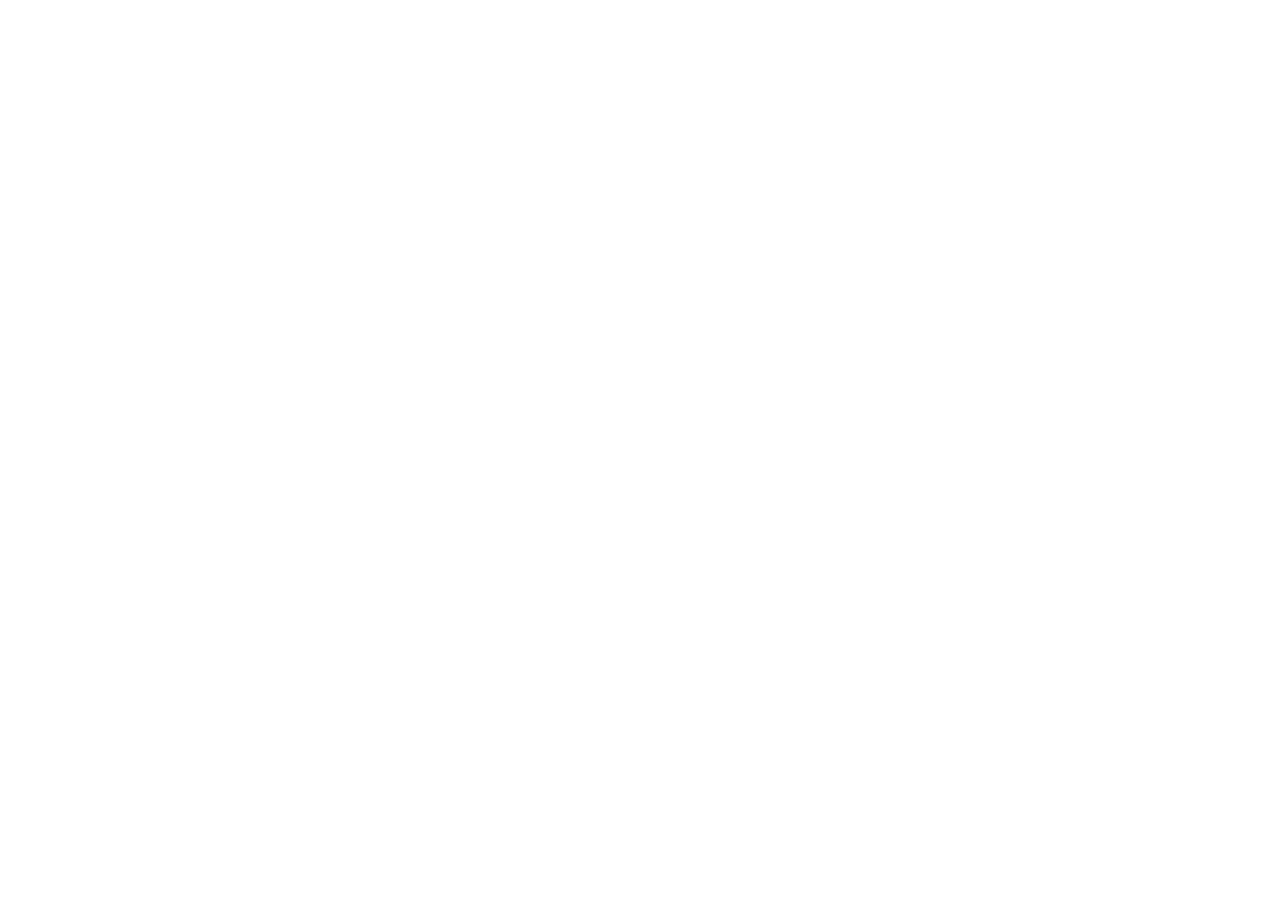
==== commit 0af049b1: "Route legacy Alborz Academy entry to canonical GitHub Pages course" ====
--- a/index.html
+++ b/index.html
@@ -1,325 +1 @@
-<!doctype html>
-<html lang="fa" dir="rtl">
-<head>
-<meta charset="utf-8">
-<meta name="viewport" content="width=device-width,initial-scale=1">
-<title>آکادمی مهارت‌های ارتباطات اثربخش | بیمه البرز</title>
-<style>
-:root{--navy:#173d5d;--teal:#168b8b;--bg:#f5f8fa;--ink:#263746;--muted:#6c7a84;--line:#dce7eb;--soft:#eef7f7}
-*{box-sizing:border-box}body{margin:0;font-family:Vazirmatn,Tahoma,sans-serif;background:var(--bg);color:var(--ink);line-height:1.95;font-size:18px}a{text-decoration:none;color:inherit}.wrap{max-width:1120px;margin:auto;padding:0 20px}.top{background:#fff;border-bottom:1px solid var(--line);position:sticky;top:0;z-index:20}.topin{height:68px;display:flex;align-items:center;justify-content:space-between;gap:16px}.brand{display:flex;align-items:center;gap:11px}.logo{width:42px;height:42px;border-radius:13px;background:linear-gradient(145deg,var(--navy),var(--teal));color:#fff;display:grid;place-items:center;font-weight:800}.brand b{color:var(--navy)}.brand small{display:block;color:var(--muted);font-size:13px}.nav{display:flex;gap:8px}.utility-nav{display:flex;gap:7px;align-items:center}.utility-btn{display:inline-flex;align-items:center;gap:5px;padding:9px 12px;border:1px solid var(--line);background:#fff;border-radius:9px;font-size:14px;cursor:pointer;font-family:inherit;color:var(--navy)}.utility-btn:hover{background:var(--soft)}.lab-hero{background:#fff;border:1px solid var(--line);border-radius:18px;padding:22px;margin-bottom:16px}.lab-grid{display:grid;grid-template-columns:1fr 1fr;gap:14px}.lab-card{background:#fff;border:1px solid var(--line);border-radius:14px;padding:18px}.lab-card h2{font-size:22px;color:var(--navy);margin:0 0 8px}.lab-label{font-size:13px;color:var(--teal);font-weight:700;margin-bottom:5px}.cta-panel{background:linear-gradient(135deg,#f2f9f9,#fff);border:1px solid #cfe5e5;border-radius:15px;padding:18px;display:flex;justify-content:space-between;align-items:center;gap:14px}.cta-panel h3{margin:0;color:var(--navy);font-size:21px}.cta-panel p{margin:4px 0 0;color:var(--muted);font-size:15px}.nav a{font-size:15px;padding:7px 10px;border-radius:8px}.nav a:hover{background:var(--soft)}.hero{padding:50px 0 34px;background:linear-gradient(#fff,var(--bg))}.hero h1{color:var(--navy);font-size:42px;margin:10px 0}.hero p{max-width:900px;color:var(--muted);margin:0;font-size:18px}.tag{display:inline-block;background:var(--soft);color:var(--teal);border-radius:999px;padding:5px 10px;font-size:13px;font-weight:700}.summary{margin-top:20px;display:flex;gap:9px;flex-wrap:wrap}.pill{background:#fff;border:1px solid var(--line);padding:9px 12px;border-radius:999px;font-size:14px}.section{padding:28px 0}.section h2{color:var(--navy);margin:0 0 7px;font-size:28px}.sub{color:var(--muted);font-size:16px;margin-bottom:18px}.grid{display:grid;grid-template-columns:1fr 1fr;gap:16px}.card{background:#fff;border:1px solid var(--line);border-radius:16px;padding:19px;box-shadow:0 8px 22px rgba(23,61,93,.05);transition:.2s}.card:hover{transform:translateY(-3px);box-shadow:0 12px 30px rgba(23,61,93,.08)}.num{font-size:14px;color:var(--teal);font-weight:700}.card h3{color:var(--navy);font-size:22px;margin:6px 0}.card p{font-size:16px;color:var(--muted);margin:0 0 12px}.topics{display:flex;gap:6px;flex-wrap:wrap}.topic{background:#f2f7f8;border-radius:999px;padding:3px 7px;font-size:13px;color:#506572}.go{display:flex;justify-content:space-between;align-items:center;margin-top:14px;border-top:1px dashed var(--line);padding-top:11px;font-size:14px}.btn{display:inline-flex;align-items:center;gap:6px;border:0;background:var(--navy);color:#fff;padding:11px 16px;border-radius:10px;font-family:inherit;cursor:pointer;font-size:15px}.btn.alt{background:#fff;color:var(--navy);border:1px solid var(--line)}.session{padding:34px 0}.crumb{font-size:14px;color:var(--muted);margin-bottom:10px}.box{background:linear-gradient(135deg,var(--navy),#216c7a);color:#fff;border-radius:20px;padding:25px}.box h1{font-size:34px;margin:6px 0}.box p{color:#dcebf0;margin:0;font-size:18px}.meta{display:flex;gap:7px;flex-wrap:wrap;margin-top:13px}.meta span{background:rgba(255,255,255,.12);padding:6px 10px;border-radius:999px;font-size:13px}.content{display:grid;grid-template-columns:1fr 1fr;gap:15px;margin-top:18px}.panel{background:#fff;border:1px solid var(--line);border-radius:15px;padding:20px}.panel.full{grid-column:1/-1}.panel h2{color:var(--navy);font-size:24px;margin:0 0 10px}.panel ul{padding-right:19px;margin:0}.panel li{margin-bottom:6px}.placeholder{border:1px dashed #b9ccd3;background:#fbfdfd;border-radius:12px;padding:18px;color:var(--muted);font-size:16px}.footer{margin-top:35px;border-top:1px solid var(--line);padding:26px 0;color:var(--muted);font-size:14px}.guide{background:#fff;border:1px solid var(--line);border-radius:15px;padding:20px;margin-bottom:14px}
-.ai-grid{display:grid;grid-template-columns:repeat(2,1fr);gap:12px}.ai-card{background:#fff;border:1px solid var(--line);border-radius:14px;padding:16px}.ai-card h3{margin:0 0 7px;color:var(--navy);font-size:20px}.clickable-card{display:block;position:relative;cursor:pointer}.clickable-card:hover{transform:translateY(-2px);box-shadow:0 10px 24px rgba(23,61,93,.08);border-color:#bcd7dc}.clickable-card:after{content:"مشاهده مثال ←";display:block;margin-top:10px;padding-top:8px;border-top:1px dashed var(--line);font-size:10px;color:var(--teal);font-weight:700}.level a{display:block;background:#fff;border:1px solid var(--line);border-radius:12px;padding:13px;transition:.2s}.level a:hover{transform:translateY(-2px);box-shadow:0 10px 24px rgba(23,61,93,.08);border-color:#bcd7dc}.level a:after{content:"مثال ←";display:block;margin-top:8px;font-size:10px;color:var(--teal);font-weight:700}.prompt-link{display:block}.prompt-link .prompt{transition:.2s}.prompt-link:hover .prompt{transform:translateY(-2px);box-shadow:0 10px 24px rgba(23,61,93,.07);border-color:#bcd7dc}.detail-example{background:#f7fbfc;border:1px solid var(--line);border-radius:14px;padding:18px;margin-top:12px}.detail-example h3{margin:0 0 8px;color:var(--navy)}.detail-kicker{font-size:10px;color:var(--teal);font-weight:700}.detail-prompt{margin-top:12px;background:#fff;border:1px solid var(--line);border-radius:12px;padding:15px}.detail-prompt code{font-family:Vazirmatn,Tahoma,sans-serif;white-space:normal}
-.detail-page .wrap{max-width:1180px}.detail-page .lab-hero{padding:28px}.detail-page .lab-hero h1{font-size:38px;line-height:1.45}.detail-page .lab-hero p{font-size:17px;line-height:1.9}.detail-page .detail-example{padding:24px}.detail-page .detail-kicker{font-size:13px}.detail-page .detail-example h3{font-size:23px;margin-top:4px}.detail-page .detail-example p,.detail-page .detail-prompt,.detail-page .detail-output{font-size:17px;line-height:2}.detail-page .detail-prompt{padding:19px}.detail-output{margin-top:14px;background:#fff;border:1px solid #cfe2d9;border-radius:12px;padding:19px}.detail-output b{display:block;color:var(--teal);font-size:16px;margin-bottom:7px}.detail-output .output-body{color:#2d4350}.detail-page .btn{font-size:13px;padding:10px 14px}.ai-card p{margin:0;color:var(--muted);font-size:16px}.prompt{background:#f7fbfc;border:1px solid #dce9ed;border-radius:12px;padding:13px;margin-top:9px}.prompt b{display:block;color:var(--teal);margin-bottom:7px;font-size:17px}.prompt code{white-space:normal;font-family:Vazirmatn,Tahoma,sans-serif;color:#354b58;font-size:16px;line-height:2}.level{display:grid;grid-template-columns:repeat(4,1fr);gap:9px}.level>div{background:#fff;border:1px solid var(--line);border-radius:12px;padding:13px}.level b{display:block;color:var(--navy);margin-bottom:5px;font-size:18px}.warn{background:#fff8ec;border:1px solid #ecd7a9;border-radius:12px;padding:14px}.safe{background:#eff9f4;border:1px solid #cce6d9;border-radius:12px;padding:14px}.linkrow{display:flex;gap:8px;flex-wrap:wrap;margin-top:11px}.mini{font-size:15px;color:var(--muted)}
-@media(max-width:820px){.ai-grid,.level{grid-template-columns:1fr 1fr}}@media(max-width:560px){.ai-grid,.level{grid-template-columns:1fr}.detail-page .lab-hero h1{font-size:34px}.detail-page .lab-hero p{font-size:18px}.detail-page .detail-example p,.detail-page .detail-prompt,.detail-page .detail-output{font-size:18px}.detail-page .detail-example h3{font-size:24px}.detail-page .btn{font-size:12px}}
-@media(max-width:820px){.grid,.content,.lab-grid{grid-template-columns:1fr}.panel.full{grid-column:auto}.hero h1{font-size:34px}.box h1{font-size:29px}.nav{display:none}.utility-nav{display:flex}.utility-btn{padding:7px 9px}}
-</style>
-<link rel="preload" href="assets/fonts/Vazirmatn.woff2" as="font" type="font/woff2" crossorigin>
-<link rel="stylesheet" href="assets/theme.css?v=20261018-2">
-<style id="session1-dashboard-theme">
-.s1-shell{max-width:1380px;margin:0 auto;padding:24px 26px 50px;display:grid;grid-template-columns:minmax(0,1fr) 250px;gap:24px;direction:ltr}
-.s1-main,.s1-side{direction:rtl}.s1-side{position:sticky;top:105px;align-self:start;background:linear-gradient(180deg,#0b4d39,#073c32);border-radius:24px;padding:14px;box-shadow:0 18px 40px rgba(7,60,50,.18);max-height:calc(100vh - 130px);overflow:auto}
-.s1-side-title{color:#fff;font-size:14px;font-weight:800;padding:8px 10px 14px;border-bottom:1px solid rgba(255,255,255,.17);margin-bottom:8px}
-.s1-nav-btn{width:100%;border:0;background:transparent;color:#e9fff3;border-radius:14px;padding:12px 12px;margin:4px 0;display:flex;align-items:center;gap:11px;text-align:right;font-family:inherit;font-size:16px;font-weight:700;cursor:pointer;transition:.2s}
-.s1-nav-btn .ico{width:34px;height:34px;display:grid;place-items:center;background:rgba(255,255,255,.13);border-radius:10px;font-size:19px;flex:0 0 34px}
-.s1-nav-btn:hover,.s1-nav-btn.active{background:#fff;color:#0b4d39;transform:translateX(-2px)}.s1-nav-btn.active .ico{background:#e7f6ec}
-.s1-hero{background:radial-gradient(circle at 15% 20%,rgba(255,255,255,.16),transparent 28%),linear-gradient(135deg,#0d5e45,#0a4638 64%,#123e35);border-radius:28px;padding:34px;color:#fff;position:relative;overflow:hidden;box-shadow:0 16px 38px rgba(11,77,57,.18);margin-bottom:22px}
-.s1-hero:after{content:"💬";position:absolute;left:28px;bottom:-20px;font-size:118px;opacity:.09;transform:rotate(-8deg)}
-.s1-eyebrow{display:inline-flex;gap:7px;align-items:center;background:rgba(255,255,255,.13);border:1px solid rgba(255,255,255,.23);padding:6px 12px;border-radius:999px;font-size:15px;font-weight:800}
-.s1-hero h1{font-size:38px;line-height:1.55;margin:14px 0 10px;color:#fff}.s1-hero p{font-size:21px;line-height:2;margin:0;max-width:940px;color:#edf9f2}
-.s1-meta{display:flex;gap:9px;flex-wrap:wrap;margin-top:18px}.s1-meta span{background:rgba(255,255,255,.12);padding:7px 11px;border-radius:10px;font-size:15px}
-.s1-panel{background:#fff;border:1px solid #d9e6dc;border-radius:24px;padding:28px;box-shadow:0 8px 26px rgba(16,62,45,.06);min-height:560px}
-.s1-panel-head{display:flex;align-items:center;gap:14px;border-bottom:1px solid #e0ebe3;padding-bottom:18px;margin-bottom:22px}.s1-panel-head .bigico{font-size:34px;width:58px;height:58px;display:grid;place-items:center;border-radius:18px;background:linear-gradient(135deg,#e7f5eb,#f7fbf8)}
-.s1-panel-head h2{font-size:30px;color:#143f32;margin:0}.s1-panel-head p{font-size:17px;color:#647a6d;margin:2px 0 0}
-.s1-card-grid{display:grid;grid-template-columns:repeat(2,minmax(0,1fr));gap:16px}.s1-card{border:1px solid #dbe8df;background:linear-gradient(145deg,#fff,#f7fbf8);border-radius:18px;padding:20px;position:relative;overflow:hidden}.s1-card h3{font-size:22px;color:#174d3c;margin:0 0 8px}.s1-card p,.s1-card li{font-size:18px;line-height:1.95}.s1-card .mini-emoji{font-size:28px;display:block;margin-bottom:8px}
-.s1-accent{border-right:5px solid #c0a35a}.s1-question{font-size:24px;font-weight:900;line-height:1.9;color:#173f34;background:#eff8f1;border:1px solid #d0e7d5;padding:20px;border-radius:18px}
-.s1-callout{background:#fff8e7;border:1px solid #ead9a9;border-radius:18px;padding:18px 20px;font-size:19px;line-height:2;margin:16px 0}.s1-callout b{color:#735b1d}
-.s1-test-intro{display:grid;grid-template-columns:1.2fr .8fr;gap:16px}.s1-target{background:#eef7f0;border:1px solid #d3e7d7;border-radius:18px;padding:18px}.s1-target label{font-size:16px;font-weight:800;color:#315b49;display:block;margin-bottom:8px}.s1-target select{width:100%;font:inherit;font-size:17px;padding:11px;border-radius:12px;border:1px solid #bfd6c5;background:#fff}
-.s1-q{border:1px solid #dde9e1;border-radius:16px;padding:17px;margin:12px 0;background:#fff}.s1-q-title{font-size:18px;font-weight:700;line-height:1.9;margin-bottom:10px}.s1-scale{display:flex;gap:7px;flex-wrap:wrap}.s1-scale label{cursor:pointer;border:1px solid #cbded0;border-radius:10px;padding:7px 11px;background:#f9fcfa;font-size:15px}.s1-scale input{margin-left:4px}
-.s1-submit{border:0;background:linear-gradient(135deg,#0d6d4b,#0a503c);color:#fff;border-radius:14px;padding:12px 22px;font:inherit;font-size:18px;font-weight:800;cursor:pointer;margin-top:10px}
-.s1-result{display:none;margin-top:22px}.s1-result.show{display:block}.s1-scores{display:grid;grid-template-columns:1fr 1fr;gap:12px}.s1-score{background:#f4faf6;border:1px solid #d4e6d8;border-radius:16px;padding:16px;text-align:center}.s1-score b{display:block;font-size:28px;color:#0c6044}.s1-score span{font-size:15px}
-.s1-matrix{margin-top:16px;position:relative;height:360px;display:grid;grid-template-columns:1fr 1fr;grid-template-rows:1fr 1fr;border:2px solid #1b5a43;border-radius:20px;overflow:hidden;background:#fff}.s1-cell{padding:20px;display:flex;flex-direction:column;justify-content:center;align-items:center;text-align:center;font-size:16px;line-height:1.8}.s1-cell b{font-size:19px}.s1-cell:nth-child(1){background:#eef8ef}.s1-cell:nth-child(2){background:#f1f8f4}.s1-cell:nth-child(3){background:#fff8eb}.s1-cell:nth-child(4){background:#f7f3ef}.s1-dot{position:absolute;width:24px;height:24px;background:#d44432;border:4px solid #fff;border-radius:50%;box-shadow:0 3px 12px rgba(0,0,0,.25);transform:translate(50%,50%);transition:.35s}.s1-axis-x,.s1-axis-y{font-size:13px;color:#566b60;font-weight:800}.s1-axis-x{text-align:center;margin-top:6px}.s1-axis-y{position:absolute;right:-90px;top:50%;transform:rotate(-90deg)}
-.s1-case{border:1px solid #d9e7dd;border-radius:18px;padding:20px;margin:14px 0;background:#fff}.s1-case h3{font-size:21px;margin:0 0 8px;color:#184c3b}.s1-case p{font-size:18px;line-height:1.95}.s1-options{display:flex;gap:8px;flex-wrap:wrap}.s1-option{border:1px solid #c7dccd;background:#f8fcf9;border-radius:12px;padding:9px 13px;font:inherit;font-size:16px;cursor:pointer}.s1-option:hover{background:#e8f5eb}
-.s1-feedback{display:none;margin-top:10px;padding:12px;border-radius:12px;background:#eef8f1;border-right:4px solid #168353;font-size:16px;line-height:1.9}.s1-feedback.show{display:block}
-.s1-quote{font-size:23px;font-weight:900;color:#164b3a;padding:24px;background:linear-gradient(135deg,#edf7ef,#fff);border-radius:20px;border-right:6px solid #c1a45a;line-height:2}
-.s1-role{display:grid;grid-template-columns:1fr 1fr;gap:14px}.s1-role-card{border-radius:18px;padding:20px;border:1px solid #d8e6dc;background:#fbfefc}.s1-role-card h3{font-size:22px;margin:0 0 8px}.s1-check{display:grid;grid-template-columns:repeat(5,1fr);gap:8px;margin-top:16px}.s1-check div{background:#eef7f0;border-radius:12px;padding:10px;text-align:center;font-size:14px;font-weight:700}
-.s1-action-table{width:100%;border-collapse:separate;border-spacing:0 8px}.s1-action-table th{font-size:15px;color:#557064;text-align:right}.s1-action-table td{background:#f7fbf8;padding:10px}.s1-action-table input{width:100%;border:1px solid #d0dfd4;border-radius:9px;padding:9px;font:inherit;font-size:15px}
-.s1-pill-row{display:flex;gap:8px;flex-wrap:wrap;margin:12px 0}.s1-pill{background:#edf6ef;border:1px solid #d2e5d6;border-radius:999px;padding:7px 12px;font-size:15px;font-weight:700}
-@media(max-width:900px){.s1-shell{grid-template-columns:1fr;padding:16px}.s1-side{position:relative;top:auto;display:flex;overflow:auto;gap:6px;max-height:none;order:-1}.s1-side-title{display:none}.s1-nav-btn{min-width:145px}.s1-hero h1{font-size:31px}.s1-hero p{font-size:19px}.s1-card-grid,.s1-test-intro,.s1-role{grid-template-columns:1fr}.s1-check{grid-template-columns:1fr 1fr}.s1-panel{padding:20px}.s1-panel-head h2{font-size:26px}}
-</style>
-<meta name="theme-color" content="#006f3e">
-</head>
-<body>
-<div id="app"></div>
-<script>
-const sessions=[
-{id:0,title:"جلسه صفر | هوش مصنوعی کاربردی برای رؤسای شعب",desc:"شروع عملی با ChatGPT؛ ساخت حساب رایگان، مسیر ارتقا، کاربردهای روزمره رئیس شعبه و اصول استفاده امن.",topics:["ChatGPT","AI for Branch Managers","Prompting","Privacy"],goal:"رئیس شعبه با یک مسیر ساده و کاربردی وارد استفاده از هوش مصنوعی شود و بداند کجا، چگونه و با چه ملاحظات محرمانگی از ChatGPT کمک بگیرد.",outline:["هوش مصنوعی برای رئیس شعبه؛ چه کمکی می‌کند و چه کاری را نباید به آن واگذار کرد","ساخت حساب رایگان ChatGPT و شروع کار در chatgpt.com","آشنایی کلی با نسخه رایگان و مسیر ارتقا به پلن‌های پولی متناسب با نیاز","در صورت محدودیت پرداخت: آشنایی با استفاده از واسط پرداخت مانند نامبرلند؛ ترجیح ارتقای حساب شخصی و پرهیز از حساب مشترک یا آماده","کاربردها در شعبه: تهیه پیش‌نویس نامه و پیام، خلاصه‌سازی بخشنامه، گزارش مدیریتی، برنامه جلسه، آموزش و Role Play","کمک به بررسی پرونده‌ها فقط برای خلاصه‌سازی، ساخت Checklist و کشف نکات قابل بررسی؛ تصمیم نهایی با انسان","اصول Prompt نویسی ساده: نقش + مسئله + زمینه + خروجی مورد انتظار","حریم خصوصی و محرمانگی: عدم بارگذاری اطلاعات هویتی، مالی یا پرونده واقعی مشتری بدون مجوز و ناشناس‌سازی","اتصال ChatGPT به ابزارهای کاری مانند Gmail، Google Calendar و Google Drive در صورت دسترسی و اعطای مجوز","تمرین‌های اولیه با سناریوهای فرضی و داده‌های غیرواقعی"]},
-
-{id:1,title:"نقش رئیس شعبه در مدیریت ارتباطات و آداب معاشرت حرفه‌ای",desc:"Professional Presence، First Impression، Warmth × Competence و آغاز متناسب ارتباط در کانتکست شعب بیمه البرز.",topics:["Professional Presence","Warmth × Competence","First Impression","Stakeholder Intelligence"],goal:"رئیس شعبه بتواند مخاطب و موقعیت را تشخیص دهد و ارتباط حرفه‌ای را با ترکیب مناسب احترام، گرمی و شایستگی آغاز کند.",outline:["حضور حرفه‌ای رئیس شعبه","ماتریس گرمی × شایستگی","هوشمندی ذی‌نفعان","اولین برداشت و Signalها","فاصله و آداب حرفه‌ای","سناریو، Role Play و Action Plan"]},
-{id:2,title:"تشریفات و Protocol برای رؤسای شعب",desc:"اصول میزبانی، تقدم، معرفی، نشستن و مدیریت بازدیدهای رسمی.",topics:["Protocol","Hosting","Seating","VIP Visit"],goal:"رئیس شعبه بتواند موقعیت‌های رسمی و بازدیدهای مهم را حرفه‌ای و منظم مدیریت کند.",outline:["تفاوت Etiquette و Protocol","استقبال و بدرقه","تقدم و معرفی افراد","نحوه نشستن در جلسات","اصول میزبانی و پذیرایی","آمادگی شعبه برای بازدید رسمی"]},
-{id:3,title:"گوش‌دادن فعال، پرسشگری و همدلی حرفه‌ای",desc:"فهم درست مسئله قبل از پاسخ‌دادن و راه‌حل ارائه‌کردن.",topics:["Active Listening","Questioning","Empathy","Clarification"],goal:"رئیس شعبه بتواند با گوش‌دادن و پرسشگری، مسئله و نیاز واقعی مخاطب را بهتر درک کند.",outline:["شنیدن در برابر گوش‌دادن فعال","سؤال‌های باز و بسته","سؤال‌های روشن‌کننده و عمیق‌کننده","Reflecting Back و Summarizing","همدلی حرفه‌ای"]},
-{id:4,title:"فن بیان مدیریتی، لحن و زبان بدن",desc:"ساخت پیام روشن، مدیریت لحن و استفاده آگاهانه از نشانه‌های غیرکلامی.",topics:["Voice","Tone","Body Language","Executive Presence"],goal:"رئیس شعبه بتواند پیام خود را روشن، کوتاه و متناسب با موقعیت منتقل کند.",outline:["وضوح و اختصار در پیام مدیریتی","Voice, Tone & Pace","تماس چشمی و حالات چهره","Posture و Gesture","هماهنگی کلام و رفتار","حضور حرفه‌ای"]},
-{id:5,title:"ارتباط مؤثر با کارکنان شعبه",desc:"اعتماد، شفاف‌سازی انتظار، بازخورد و گفت‌وگوی عملکردی.",topics:["Feedback","Trust","Performance","Psychological Safety"],goal:"رئیس شعبه بتواند گفت‌وگوهای روزمره و عملکردی با کارکنان را اثربخش‌تر مدیریت کند.",outline:["اعتماد و Psychological Safety","شفاف‌سازی انتظار","درخواست و واگذاری کار","Feedback و Feedforward","Recognition","گفت‌وگو با کارکنان کم‌انگیزه یا مقاوم"]},
-{id:6,title:"گفت‌وگوهای دشوار، افراد دشوار و مدیریت تعارض",desc:"قاطعیت، کنترل هیجان، کاهش تنش و مرزبندی حرفه‌ای.",topics:["Assertiveness","Conflict","De-escalation","Boundaries"],goal:"رئیس شعبه بتواند در موقعیت‌های دشوار، قاطع و محترمانه باقی بماند.",outline:["رفتار منفعلانه، پرخاشگرانه و قاطعانه","Triggerهای هیجانی","De-escalation","تفکیک شخص از رفتار","انواع افراد دشوار","مرزبندی حرفه‌ای"]},
-{id:7,title:"ارتباط با ستاد، همکاران و سایر شعب",desc:"همکاری بین‌واحدی، پیگیری حرفه‌ای، مخالفت و Escalation.",topics:["Cross-functional","Follow-up","Escalation","Coordination"],goal:"رئیس شعبه بتواند تعاملات بین‌واحدی را با وضوح، احترام و پیگیری مؤثر مدیریت کند.",outline:["ارتباط افقی و عمودی","درخواست همکاری","پیگیری حرفه‌ای","بیان مخالفت","Escalation صحیح","مستندسازی توافقات"]},
-{id:8,title:"ارتباط و مدیریت رابطه با نمایندگان",desc:"اعتمادسازی، مدیریت انتظار، نه گفتن حرفه‌ای و حفظ مرزهای نقش.",topics:["Representatives","Partnership","Expectations","Boundaries"],goal:"رئیس شعبه بتواند رابطه‌ای مشارکتی و در عین حال حرفه‌ای با نمایندگان ایجاد کند.",outline:["جایگاه نماینده در شبکه ارتباطی شعبه","اعتمادسازی","مدیریت انتظار","نه گفتن حرفه‌ای","Feedback به نماینده","نماینده ناراضی یا پرتوقع"]},
-{id:9,title:"ارتباط با مشتری، تجربه مشتری و مدیریت شکایت",desc:"فهم نیاز، مدیریت انتظار، مشتری ناراضی و Service Recovery.",topics:["Customer Experience","Complaint","Service Recovery","Need"],goal:"رئیس شعبه بتواند نارضایتی و شکایت مشتری را ساختاریافته و حرفه‌ای مدیریت کند.",outline:["لحظات حساس تجربه مشتری","Listening for Need","مدیریت انتظار","مشتری عصبانی و ناراضی","عذرخواهی حرفه‌ای","Service Recovery"]},
-{id:10,title:"مشتری سازمانی، اقناع و مذاکره + ارتباطات دیجیتال",desc:"B2B Communication، کشف نیاز، ارزش‌آفرینی، اعتراض و Follow-up.",topics:["B2B","Persuasion","Negotiation","Digital Etiquette"],goal:"رئیس شعبه بتواند ارتباط اولیه و جلسه حرفه‌ای با مشتری سازمانی را ساختاریافته مدیریت کند.",outline:["تفاوت B2B و B2C","آمادگی قبل از جلسه","Discovery Questions","Value Conversation","اصول پایه اقناع و مذاکره","Telephone, WhatsApp & Email Etiquette","Follow-up و ثبت توافقات"]}
-];
-
-function header(){return '<header class="top"><div class="wrap topin"><a class="brand" href="?"><span class="logo">ا</span><span><b>آکادمی ارتباطات رؤسای شعب</b><small>بیمه البرز | جلسه صفر + ۱۰ جلسه اصلی</small></span></a><div style="display:flex;align-items:center;gap:10px"><nav class="nav"><a href="?">جلسات</a><a href="?view=guide">راهنما</a></nav><div class="utility-nav"><a class="utility-btn" href="?">⌂ خانه</a><button class="utility-btn" onclick="history.length>1?history.back():location.href=\'?\'">→ برگشت</button></div></div></div></header>'}
-function footer(){return '<footer class="footer"><div class="wrap">این نسخه عمداً در سطح کلیات نگه داشته شده است. محتوای تفصیلی، جزوه، تمرین و آزمون هر جلسه در مرحله بعد و به‌صورت جلسه‌به‌جلسه توسعه خواهد یافت.</div></footer>'}
-function home(){
-document.title="آکادمی مهارت‌های ارتباطات اثربخش | بیمه البرز";
-document.getElementById("app").innerHTML=header()+
-'<main><section class="hero"><div class="wrap"><span class="tag">نسخه پایه و قابل توسعه</span><h1>مهارت‌های ارتباطات اثربخش و رفتار حرفه‌ای رؤسای شعب بیمه البرز</h1><p>این نسخه فقط معماری کلی دوره را نشان می‌دهد. یک جلسه صفرِ کاربردی درباره هوش مصنوعی، به‌علاوه ۱۰ جلسه اصلی ارتباطات در دسترس‌اند و هر جلسه یک صفحه مستقل دارد. فعلاً داخل هر جلسه فقط Overview و محورهای اصلی قرار گرفته تا در ادامه، جلسه‌به‌جلسه جزوه، تمرین، تست، Case و ابزارهای کاربردی را با هم تکمیل کنیم.</p><div class="summary"><span class="pill">جلسه صفر + ۱۰ جلسه اصلی</span><span class="pill">هر جلسه ۲ ساعت</span><span class="pill">مسیر غیرخطی</span><span class="pill">لینک مستقل برای هر جلسه</span><span class="pill">قابل توسعه به ۲ یا ۳ جلسه برای هر ماژول</span></div></div></section><section class="section"><div class="wrap"><h2>جلسات دوره</h2><div class="sub">برای دیدن کلیات هر جلسه روی کارت آن کلیک کنید.</div><div class="grid">'+
-sessions.map(s=>'<a class="card" href="?m='+s.id+'"><div class="num">جلسه '+s.id+'</div><h3>'+s.title+'</h3><p>'+s.desc+'</p><div class="topics">'+s.topics.map(t=>'<span class="topic">'+t+'</span>').join('')+'</div><div class="go"><span>مشاهده کلیات جلسه</span><span>←</span></div></a>').join('')+
-'</div></div></section></main>'+footer()
-}
-
-
-const labs={
-1:{sample:"سناریو: مشتری مهمی بدون وقت قبلی وارد شعبه می‌شود و هم‌زمان نماینده‌ای منتظر دیدار رئیس شعبه است. رئیس شعبه باید نحوه استقبال، معرفی و مدیریت انتظار هر دو نفر را انتخاب کند.",exercise:"در سه دقیقه، برای یک مشتری جدید، یک همکار ستادی و یک نماینده سه شیوه متفاوت برای شروع گفت‌وگو بنویسید.",task:"تا جلسه بعد یک موقعیت واقعی را ثبت کنید که First Impression روی ادامه رابطه اثر گذاشته است.",note:"هدف تمرین، «تشریفاتی شدن» رفتار نیست؛ هدف، آگاهانه شدن رفتار حرفه‌ای است."},
-2:{sample:"سناریو: مدیر ارشد سازمان برای بازدید به شعبه می‌آید و هم‌زمان جلسه‌ای با مشتری سازمانی در جریان است. ترتیب استقبال، معرفی و نشستن را تصمیم‌گیری کنید.",exercise:"چیدمان یک جلسه چهارنفره را برای رئیس شعبه، مدیر ستادی، مشتری و کارشناس شعبه طراحی کنید و دلیل آن را بگویید.",task:"یک Checklist پنج‌مرحله‌ای برای بازدید رسمی شعبه بسازید.",note:"Protocol خوب باید دیده نشود؛ اگر درست طراحی شده باشد، جریان جلسه طبیعی و بدون سردرگمی پیش می‌رود."},
-3:{sample:"سناریو: کارمند می‌گوید «مشتری‌ها خیلی سخت شده‌اند». به‌جای نصیحت، با سه سؤال روشن‌کننده مسئله واقعی را کشف کنید.",exercise:"در دو نفره، یک نفر مسئله‌ای کاری را تعریف کند و نفر دوم فقط سؤال و بازتاب بدهد؛ بدون ارائه راه‌حل.",task:"در یک گفت‌وگوی واقعی این هفته، قبل از پاسخ دادن حداقل یک بار Paraphrase انجام دهید.",note:"Listening یعنی تأخیر انداختن در پاسخ تا وقتی که مطمئن شویم مسئله را درست فهمیده‌ایم."},
-4:{sample:"سناریو: باید یک خطای جدی را به کارمند توضیح دهید بدون اینکه پیام مبهم یا تحقیرآمیز شود.",exercise:"یک پیام ۶۰ ثانیه‌ای با ساختار «موضوع → اهمیت → انتظار» آماده و با صدای بلند اجرا کنید.",task:"یک پیام روزمره خود را ضبط کنید و Pace، مکث و وضوح آن را خودارزیابی کنید.",note:"در ارتباط مدیریتی، وضوح معمولاً از پیچیدگی اثرگذارتر است."},
-5:{sample:"سناریو: کارمند توانمند است اما موعدها را رعایت نمی‌کند. گفت‌وگو را با مدل مشاهده رفتار، اثر و انتظار طراحی کنید.",exercise:"یک Feedback واقعی را بدون استفاده از برچسب شخصیتی بازنویسی کنید.",task:"در هفته آینده یک Recognition مشخص و مبتنی بر رفتار به یکی از کارکنان بدهید.",note:"Feedback مؤثر درباره رفتار قابل مشاهده است، نه شخصیت فرد."},
-6:{sample:"سناریو: نماینده با لحن تند درخواست استثنا دارد. پاسخ باید هم مرز را حفظ کند و هم رابطه را تخریب نکند.",exercise:"سه پاسخ بنویسید: منفعلانه، پرخاشگرانه و قاطعانه؛ سپس تفاوت آن‌ها را مقایسه کنید.",task:"یک Trigger شخصی خود را شناسایی و برای آن یک Pause Routine طراحی کنید.",note:"قاطعیت یعنی احترام هم‌زمان به رابطه و مرز."},
-7:{sample:"سناریو: واحد ستادی پاسخ لازم را نداده و مشتری منتظر است. یک پیگیری حرفه‌ای بنویسید که هم فوریت را منتقل کند و هم رابطه را حفظ کند.",exercise:"یک درخواست مبهم را با الگوی چه کسی/چه چیزی/چه زمانی/چرا بازنویسی کنید.",task:"یکی از پیگیری‌های این هفته را با Close the Loop کامل کنید و نتیجه را ثبت کنید.",note:"بخش مهم ارتباط بین‌واحدی، بستن حلقه ارتباط و روشن کردن مسئول اقدام بعدی است."},
-8:{sample:"سناریو: نماینده‌ای پرتوقع درخواست می‌کند فرآیندی خارج از چارچوب برایش انجام شود. پاسخ حرفه‌ای طراحی کنید.",exercise:"یک «نه» حرفه‌ای در سه مرحله بنویسید: همدلی، مرز، گزینه جایگزین.",task:"یک انتظار مبهم از نمایندگان را به یک توافق روشن و قابل پیگیری تبدیل کنید.",note:"رابطه مشارکتی با نماینده به معنی حذف مرزهای نقش نیست."},
-9:{sample:"سناریو: مشتری از تأخیر عصبانی است و می‌گوید دیگر به شعبه اعتماد ندارد. ابتدا پاسخ همدلانه و سپس مسیر Service Recovery را طراحی کنید.",exercise:"در Role Play دو دقیقه‌ای، فقط بر شنیدن نیاز و مدیریت انتظار تمرکز کنید.",task:"یک شکایت واقعیِ بدون اطلاعات هویتی را به سه بخش «مسئله، انتظار، اقدام بعدی» خلاصه کنید.",note:"در شکایت، سرعت پاسخ مهم است اما وضوح درباره اقدام بعدی مهم‌تر است."},
-10:{sample:"سناریو: مشتری سازمانی می‌گوید «قیمت مهم‌ترین معیار ماست». با سؤال‌های Discovery بررسی کنید پشت این موضع چه نیازهایی وجود دارد.",exercise:"برای یک جلسه B2B پنج سؤال Discovery و دو جمله Value Conversation بنویسید.",task:"یک Follow-up کوتاه بعد از جلسه مشتری سازمانی طراحی کنید که تصمیم‌ها و قدم بعدی را ثبت کند.",note:"در مذاکره، قبل از دفاع از پیشنهاد، باید بفهمیم طرف مقابل واقعاً چه چیزی را ارزشمند می‌داند."}
-};
-
-function aiExtra(){
-return '<section class="panel full"><h2>نقشه کاربرد هوش مصنوعی برای رئیس شعبه</h2><div class="ai-grid">'+
-'<a class="ai-card clickable-card" href="?m=0&view=lab&item=use1"><h3>۱. مکاتبات و ارتباطات</h3><p>پیش‌نویس نامه، پیام به کارکنان یا نمایندگان، پاسخ اولیه به مشتری، بازنویسی متن رسمی و کوتاه‌سازی پیام.</p></a>'+
-'<a class="ai-card clickable-card" href="?m=0&view=lab&item=use2"><h3>۲. جلسات و مدیریت روزانه</h3><p>طراحی Agenda، استخراج Action Item، تهیه صورت‌جلسه، آماده‌سازی پرسش برای جلسه و برنامه پیگیری.</p></a>'+
-'<a class="ai-card clickable-card" href="?m=0&view=lab&item=use3"><h3>۳. گزارش و تحلیل مدیریتی</h3><p>تبدیل یادداشت‌های پراکنده به گزارش، ساخت خلاصه مدیریتی، مقایسه چند گزینه و طراحی Checklist تصمیم.</p></a>'+
-'<a class="ai-card clickable-card" href="?m=0&view=lab&item=use4"><h3>۴. پرونده و اسناد</h3><p>خلاصه‌سازی متن‌های غیرمحرمانه یا ناشناس‌سازی‌شده، استخراج موارد قابل بررسی، ساخت چک‌لیست نقص مدارک و پرسش‌های پیگیری.</p></a>'+
-'<a class="ai-card clickable-card" href="?m=0&view=lab&item=use5"><h3>۵. مشتری و نماینده</h3><p>تمرین پاسخ به اعتراض، شبیه‌سازی مشتری ناراضی، طراحی گفت‌وگوی حرفه‌ای و آماده‌سازی برای مذاکره.</p></a>'+
-'<a class="ai-card clickable-card" href="?m=0&view=lab&item=use6"><h3>۶. توسعه کارکنان</h3><p>Role Play، طراحی سؤال آموزشی، بازخورد روی متن یا سناریو و ساخت تمرین متناسب با مسئله واقعی شعبه.</p></a>'+
-'<a class="ai-card clickable-card" href="?m=0&view=lab&item=use7"><h3>۷. یادگیری شخصی مدیر</h3><p>توضیح ساده یک مفهوم، مقایسه روش‌ها، ساخت برنامه مطالعه و تمرین مهارت قبل از موقعیت واقعی.</p></a>'+
-'<a class="ai-card clickable-card" href="?m=0&view=lab&item=use8"><h3>۸. مدیریت زمان و کار</h3><p>اولویت‌بندی فهرست کارها، طراحی برنامه روزانه، شکستن یک مسئله پیچیده به قدم‌های کوچک و ساخت قالب پیگیری.</p></a>'+'<a class="ai-card clickable-card" href="?m=0&view=lab&item=use9"><h3>۹. Gmail و Google Calendar</h3><p>خلاصه ایمیل‌های مهم، پیش‌نویس پاسخ، آماده‌سازی جلسه، بررسی زمان‌های آزاد و مدیریت رویدادها؛ در صورت اتصال حساب و اعطای دسترسی.</p></a>'+'<a class="ai-card clickable-card" href="?m=0&view=lab&item=use10"><h3>۱۰. Google Drive و سایر Apps</h3><p>پیدا کردن فایل، خلاصه‌سازی Docs/Sheets/Slides و کار با سایر ابزارهای متصل متناسب با دسترسی حساب.</p></a>'+
-'</div></section>'+
-'<section class="panel full"><h2>چهار سطح استفاده؛ از ساده تا حرفه‌ای</h2><div class="level">'+
-'<a href="?m=0&view=lab&item=level1"><b>سطح ۱ | سؤال و متن</b><span class="mini">پرسش، بازنویسی، خلاصه و ایده‌گیری.</span></a>'+
-'<a href="?m=0&view=lab&item=level2"><b>سطح ۲ | فایل و تحلیل</b><span class="mini">کار با فایل‌های غیرمحرمانه یا ناشناس‌سازی‌شده، جدول و گزارش.</span></a>'+
-'<a href="?m=0&view=lab&item=level3"><b>سطح ۳ | تمرین و شبیه‌سازی</b><span class="mini">مشتری ناراضی، کارمند مقاوم، مذاکره با نماینده یا مشتری سازمانی.</span></a>'+
-'<a href="?m=0&view=lab&item=level4"><b>سطح ۴ | دستیار کاری</b><span class="mini">پروژه‌ها، تحقیق عمیق‌تر، پیگیری چندمرحله‌ای و ابزارهای پیشرفته‌تر در پلن‌های مناسب.</span></a>'+
-'</div></section>'+
-'<section class="panel full"><h2>نمونه Promptهای آماده</h2>'+
-'<a class="prompt-link" href="?m=0&view=lab&item=prompt1"><div class="prompt"><b>نمونه ۱ | نامه مدیریتی</b><code>در نقش رئیس شعبه بیمه، این یادداشت خام را به یک نامه رسمی، کوتاه و محترمانه برای واحد ستادی تبدیل کن. لحن قاطع ولی غیرتنش‌زا باشد. در پایان، اقدام مورد انتظار و زمان پاسخ را روشن کن.</code></div></a>'+
-'<a class="prompt-link" href="?m=0&view=lab&item=prompt2"><div class="prompt"><b>نمونه ۲ | مشتری ناراضی</b><code>نقش یک مشتری ناراضی بیمه را بازی کن که از تأخیر در رسیدگی ناراحت است. من رئیس شعبه هستم و می‌خواهم پاسخ بدهم. بعد از هر پاسخ من، فقط واکنش مشتری را بده و در پایان روی لحن، همدلی و مدیریت انتظار به من بازخورد بده.</code></div></a>'+
-'<a class="prompt-link" href="?m=0&view=lab&item=prompt3"><div class="prompt"><b>نمونه ۳ | بررسی پرونده</b><code>این اطلاعات فرضی و بدون مشخصات هویتی را مرور کن. فقط موارد ناقص، سؤال‌های لازم برای پیگیری و یک Checklist بررسی را استخراج کن. تصمیم یا تأیید نهایی پرونده را انجام نده.</code></div></a>'+
-'<a class="prompt-link" href="?m=0&view=lab&item=prompt4"><div class="prompt"><b>نمونه ۴ | جلسه کارکنان</b><code>برای جلسه ۳۰ دقیقه‌ای تیم شعبه درباره کاهش خطا در پاسخ‌گویی به مشتری، یک Agenda شامل هدف، سه سؤال بحث، تصمیم‌های مورد انتظار و Action Itemهای قابل پیگیری طراحی کن.</code></div></a>'+
-'</section>'+
-'<section class="panel full"><h2>شروع و ارتقای حساب ChatGPT</h2><p>برای شروع، نسخه رایگان برای آشنایی، نوشتن متن، تمرین، جست‌وجو، فایل و بسیاری از کارهای روزمره کافی است. اگر استفاده بیشتر، فایل‌های بیشتر، تحلیل پیشرفته‌تر، Research، پروژه‌ها یا ابزارهای حرفه‌ای‌تر لازم شد، می‌توان پلن‌های پولی مانند Go، Plus یا Pro را بررسی کرد. امکانات و محدودیت‌ها ممکن است تغییر کنند، بنابراین قبل از خرید صفحه رسمی قیمت‌گذاری را ببینید.</p><div class="linkrow"><a class="btn" href="https://chatgpt.com/" target="_blank" rel="noopener">ورود / ساخت حساب ChatGPT</a><a class="btn alt" href="https://chatgpt.com/pricing/" target="_blank" rel="noopener">مقایسه پلن‌های رسمی</a></div><div class="warn" style="margin-top:12px"><b>اگر پرداخت مستقیم در دسترس نیست:</b> ممکن است از واسط‌های پرداخت مانند نامبرلند استفاده شود. ترجیح حرفه‌ای این است که <b>اشتراک روی حساب شخصی خود فرد</b> فعال شود؛ از خرید حساب آماده یا اشتراکی و تحویل رمز عبور به اشخاص ثالث پرهیز شود و شرایط سرویس‌دهنده قبل از خرید بررسی شود.</div></section>'+
-'<section class="panel full"><h2>خط قرمزهای استفاده در شعبه</h2><div class="safe"><b>اصل ساده:</b> هوش مصنوعی «دستیار» است، نه مرجع نهایی تصمیم. قبل از ارسال هر خروجی، مدیر باید آن را بررسی کند.</div><ul style="margin-top:12px"><li>اطلاعات هویتی، شماره ملی، شماره حساب، شماره بیمه‌نامه، اطلاعات پزشکی، مالی و اطلاعات محرمانه مشتری را بدون مجوز وارد نکنید.</li><li>برای تمرین و آموزش از داده فرضی یا اطلاعات ناشناس‌سازی‌شده استفاده کنید.</li><li>تحلیل AI جایگزین مقررات، دستورالعمل رسمی، نظر حقوقی یا تصمیم تخصصی بیمه‌ای نیست.</li><li>اعداد، تاریخ‌ها، استنادها و بخشنامه‌ها را قبل از استفاده نهایی کنترل کنید.</li></ul></section>'+
-'<section class="panel full"><h2>تمرین پیشنهادی جلسه صفر</h2><div class="placeholder"><b>تمرین ۱۵ دقیقه‌ای:</b> هر رئیس شعبه یک کار واقعی اما غیرمحرمانه از هفته جاری انتخاب کند؛ مثلاً تنظیم یک پیام، آماده‌سازی جلسه، پاسخ به اعتراض یا خلاصه‌سازی یک متن. ابتدا خودش Prompt را بنویسد، خروجی را بگیرد، سپس Prompt را با «نقش + زمینه + مسئله + خروجی مورد انتظار» بازنویسی کند و تفاوت دو خروجی را مقایسه کند.</div></section>';
-}
-
-
-
-const aiDetails={
-use1:{type:"حوزه کاربرد",title:"مکاتبات و ارتباطات",example:"فرض کنید باید به واحد ستادی درباره تأخیر در پاسخ یک درخواست پیگیری کنید. به‌جای نوشتن متن از صفر، یادداشت خام خود را بدهید و بخواهید آن را رسمی، کوتاه و قاطع بازنویسی کند.",prompt:"این یادداشت خام را به یک پیام رسمی برای واحد ستادی تبدیل کن. لحن محترمانه و قاطع باشد، موضوع، اقدام مورد انتظار و مهلت پاسخ مشخص باشد."},
-use2:{type:"حوزه کاربرد",title:"جلسات و مدیریت روزانه",example:"قبل از جلسه صبحگاهی شعبه، سه موضوع پراکنده دارید: شکایت مشتری، هدف فروش و نقص پرونده‌ها. AI می‌تواند آن‌ها را به یک Agenda ۲۰ دقیقه‌ای با زمان‌بندی و Action Item تبدیل کند.",prompt:"برای جلسه ۲۰ دقیقه‌ای تیم شعبه با این سه موضوع یک Agenda بساز؛ برای هر موضوع زمان، سؤال اصلی، تصمیم مورد انتظار و مسئول پیگیری مشخص کن."},
-use3:{type:"حوزه کاربرد",title:"گزارش و تحلیل مدیریتی",example:"پنج یادداشت کوتاه از عملکرد هفته دارید. می‌توانید آن‌ها را به خلاصه مدیریتی یک‌صفحه‌ای با «وضعیت، مسئله، اقدام، نیاز به تصمیم» تبدیل کنید.",prompt:"این یادداشت‌های هفتگی را به یک گزارش مدیریتی کوتاه با چهار بخش وضعیت، مسئله، اقدام انجام‌شده و نیاز به تصمیم تبدیل کن."},
-use4:{type:"حوزه کاربرد",title:"پرونده و اسناد",example:"یک پرونده فرضی و ناشناس‌شده دارید. AI می‌تواند به‌جای تصمیم‌گیری، فقط کمبود مدارک و سؤال‌های لازم برای پیگیری را استخراج کند.",prompt:"این اطلاعات فرضی و ناشناس‌شده را بررسی کن. فقط موارد ناقص، ابهام‌ها و یک Checklist برای پیگیری بساز. هیچ تصمیم بیمه‌ای یا تأیید نهایی صادر نکن."},
-use5:{type:"حوزه کاربرد",title:"مشتری و نماینده",example:"قبل از تماس با یک نماینده ناراضی، می‌توانید از AI بخواهید نقش او را بازی کند تا پاسخ خود را تمرین کنید.",prompt:"نقش نماینده‌ای ناراضی را بازی کن که از زمان پاسخ‌گویی شعبه ناراضی است. من رئیس شعبه هستم. گفت‌وگو را واقعی نگه دار و در پایان به من درباره لحن و مدیریت انتظار بازخورد بده."},
-use6:{type:"حوزه کاربرد",title:"توسعه کارکنان",example:"یک کارشناس در پاسخ به مشتری لحن خیلی فنی دارد. با یک نمونه متن فرضی می‌توانید از AI بخواهید نسخه ساده‌تر بسازد و تفاوت دو نسخه را توضیح دهد.",prompt:"این پاسخ فرضی کارشناس را برای مشتری عمومی ساده‌سازی کن. اصطلاحات تخصصی را کم کن و بعد سه نکته آموزشی برای کارشناس بنویس."},
-use7:{type:"حوزه کاربرد",title:"یادگیری شخصی مدیر",example:"اگر رئیس شعبه درباره مفهوم «گوش‌دادن فعال» ابهام دارد، می‌تواند ابتدا توضیح ساده بگیرد و بعد یک تمرین کوتاه برای همان روز طراحی کند.",prompt:"گوش‌دادن فعال را برای یک مدیر شعبه در ۵ نکته ساده توضیح بده و یک تمرین ۱۰ دقیقه‌ای برای استفاده امروز پیشنهاد کن."},
-use8:{type:"حوزه کاربرد",title:"مدیریت زمان و کار",example:"صبح با ۱۲ کار روبه‌رو هستید. AI می‌تواند با معیار فوریت، اهمیت و وابستگی به دیگران، یک اولویت‌بندی اولیه پیشنهاد دهد.",prompt:"این فهرست ۱۲ کار را بر اساس فوریت، اهمیت و وابستگی دسته‌بندی کن و یک برنامه واقع‌بینانه برای امروز پیشنهاد بده. تصمیم نهایی را به من واگذار کن."},
-level1:{type:"سطح استفاده",title:"سطح ۱ | سؤال و متن",example:"یک پیام خام برای کارکنان دارید: «فردا حتماً همه گزارش‌ها رو بدید، تأخیر قابل قبول نیست.» AI می‌تواند آن را حرفه‌ای‌تر و روشن‌تر بازنویسی کند.",prompt:"این پیام را رسمی، روشن و محترمانه بازنویسی کن؛ مهلت و انتظار دقیق را حفظ کن و لحن تهدیدآمیز نداشته باشد."},
-level2:{type:"سطح استفاده",title:"سطح ۲ | فایل و تحلیل",example:"یک جدول فرضی از تعداد مراجعات، شکایات و زمان پاسخ‌گویی دارید. AI می‌تواند الگوها و سؤال‌های مدیریتی قابل بررسی را استخراج کند.",prompt:"این جدول فرضی را تحلیل کن و سه الگوی قابل توجه، سه سؤال مدیریتی و دو موردی که نیاز به داده بیشتر دارند مشخص کن."},
-level3:{type:"سطح استفاده",title:"سطح ۳ | تمرین و شبیه‌سازی",example:"پیش از گفت‌وگو با کارمند مقاوم، یک Role Play انجام دهید؛ AI نقش کارمند را بازی کند و شما پاسخ بدهید.",prompt:"نقش کارمندی را بازی کن که با تغییر فرآیند جدید مخالف است. من رئیس شعبه هستم. مرحله‌به‌مرحله گفت‌وگو کن و در پایان بازخورد رفتاری بده."},
-level4:{type:"سطح استفاده",title:"سطح ۴ | دستیار کاری",example:"برای بهبود تجربه مشتری شعبه، می‌توانید یک پروژه چندمرحله‌ای تعریف کنید: جمع‌آوری مشاهدات، دسته‌بندی مسائل، ایده‌پردازی و ساخت برنامه اقدام.",prompt:"به من کمک کن یک پروژه چهارمرحله‌ای برای بهبود تجربه مشتری در شعبه طراحی کنم. ابتدا فقط مرحله اول و اطلاعاتی که باید جمع کنم را مشخص کن."},
-prompt1:{type:"نمونه Prompt",title:"نامه مدیریتی",example:"یادداشت خام: «دو بار پیگیری کردیم هنوز جواب نیومده، مشتری منتظره، لطفاً امروز جواب بدید.» خروجی مطلوب: نامه‌ای کوتاه، محترمانه و دارای مهلت مشخص.",prompt:"در نقش رئیس شعبه بیمه، این یادداشت خام را به یک نامه رسمی، کوتاه و محترمانه برای واحد ستادی تبدیل کن. لحن قاطع ولی غیرتنش‌زا باشد. در پایان، اقدام مورد انتظار و زمان پاسخ را روشن کن."},
-prompt2:{type:"نمونه Prompt",title:"مشتری ناراضی",example:"مشتری فرضی می‌گوید: «سه روزه هر بار تماس می‌گیرم یک جواب متفاوت می‌شنوم.» شما پاسخ می‌دهید و AI ادامه واکنش مشتری را شبیه‌سازی می‌کند.",prompt:"نقش یک مشتری ناراضی بیمه را بازی کن که از تأخیر در رسیدگی ناراحت است. من رئیس شعبه هستم و می‌خواهم پاسخ بدهم. بعد از هر پاسخ من، فقط واکنش مشتری را بده و در پایان روی لحن، همدلی و مدیریت انتظار به من بازخورد بده."},
-prompt3:{type:"نمونه Prompt",title:"بررسی پرونده",example:"اطلاعات فرضی: تاریخ درخواست ثبت شده، یک مدرک مالی ناقص است و یک تاریخ در دو سند هم‌خوانی ندارد. خروجی فقط باید کمبودها و سؤال‌های پیگیری باشد.",prompt:"این اطلاعات فرضی و بدون مشخصات هویتی را مرور کن. فقط موارد ناقص، سؤال‌های لازم برای پیگیری و یک Checklist بررسی را استخراج کن. تصمیم یا تأیید نهایی پرونده را انجام نده."},
-prompt4:{type:"نمونه Prompt",title:"جلسه کارکنان",example:"مسئله جلسه: افزایش خطا در پاسخ‌گویی تلفنی. خروجی می‌تواند شامل هدف جلسه، سه سؤال، تصمیم‌های لازم و مسئول هر اقدام باشد.",prompt:"برای جلسه ۳۰ دقیقه‌ای تیم شعبه درباره کاهش خطا در پاسخ‌گویی به مشتری، یک Agenda شامل هدف، سه سؤال بحث، تصمیم‌های مورد انتظار و Action Itemهای قابل پیگیری طراحی کن."},
-use9:{type:"حوزه کاربرد",title:"Gmail و Google Calendar",example:"فرض کنید صبح کاری شما با چند ایمیل مهم و سه جلسه شروع می‌شود. اگر Gmail و Google Calendar به ChatGPT متصل و مجوزهای لازم داده شده باشد، می‌توانید از آن بخواهید ایمیل‌های مرتبط با جلسات امروز را پیدا کند، نکات باز را خلاصه کند و برای هر جلسه یک آماده‌سازی کوتاه بسازد.",prompt:"ایمیل‌های مرتبط با جلسات امروز را مرور کن، برای هر جلسه سه نکته مهم، تصمیم باز و اقدام پیگیری را خلاصه کن. سپس تقویم امروز را بررسی کن و برای هر جلسه یک یادداشت آماده‌سازی کوتاه بساز. هیچ ایمیلی ارسال یا رویدادی تغییر نده مگر اینکه من صریحاً تأیید کنم."},
-use10:{type:"حوزه کاربرد",title:"Google Drive و سایر Apps",example:"فرض کنید آخرین گزارش عملکرد شعبه در Google Drive ذخیره شده است. در صورت اتصال Drive، ChatGPT می‌تواند فایل را پیدا کند، نکات کلیدی را استخراج کند و بر اساس همان فایل یک خلاصه مدیریتی یا پیش‌نویس گزارش بسازد. همین منطق برای سایر Apps متصل نیز قابل استفاده است.",prompt:"آخرین گزارش عملکرد شعبه را در Google Drive پیدا کن، پنج نکته کلیدی، دو ریسک و سه اقدام پیشنهادی را استخراج کن. سپس یک خلاصه مدیریتی یک‌صفحه‌ای بساز. قبل از هر تغییری روی فایل اصلی از من تأیید بگیر."}
-};
-
-
-const aiOutputs={
-use1:"<b>موضوع: پیگیری پاسخ درخواست مشتری</b><br>با سلام؛ پیرو مکاتبات قبلی درخصوص درخواست موردنظر، با توجه به انتظار مشتری خواهشمند است نتیجه بررسی حداکثر تا پایان وقت اداری امروز اعلام شود. در صورت نیاز به اطلاعات تکمیلی، لطفاً موارد موردنیاز را اعلام فرمایید تا در اسرع وقت ارسال شود.",
-use2:"<b>Agenda پیشنهادی جلسه ۲۰ دقیقه‌ای</b><br>۱) شکایت مشتری — ۶ دقیقه | تصمیم: اقدام اصلاحی و مسئول پاسخ<br>۲) هدف فروش هفته — ۷ دقیقه | تصمیم: اولویت‌های پیگیری<br>۳) نقص پرونده‌ها — ۵ دقیقه | تصمیم: مسئول کنترل و موعد رفع<br>۲ دقیقه پایانی: جمع‌بندی Action Itemها و زمان پیگیری.",
-use3:"<b>خلاصه مدیریتی هفتگی</b><br><b>وضعیت:</b> حجم مراجعات ثابت و زمان پاسخ کمی افزایش یافته است.<br><b>مسئله:</b> دو گلوگاه در تکمیل مدارک و پاسخ بین‌واحدی دیده می‌شود.<br><b>اقدام انجام‌شده:</b> مسئول پیگیری مشخص و کنترل روزانه آغاز شد.<br><b>نیاز به تصمیم:</b> تعیین تکلیف درباره اولویت پرونده‌های معوق.",
-use4:"<b>Checklist بررسی اولیه</b><br>☐ مدرک مالی موردنیاز تکمیل نشده است.<br>☐ تاریخ درج‌شده در دو سند نیاز به تطبیق دارد.<br>☐ وضعیت یک تأییدیه مشخص نیست.<br><b>سؤال پیگیری:</b> نسخه معتبر کدام سند است و مدرک تکمیلی تا چه تاریخی قابل ارائه است؟",
-use5:"<b>نمونه شروع Role Play</b><br><b>نماینده:</b> «سه بار پیگیری کردم و هنوز جواب مشخص نگرفتم؛ واقعاً این شیوه همکاری قابل قبول نیست.»<br><b>بازخورد پس از پاسخ مدیر:</b> ابتدا نارضایتی را به رسمیت بشناسید، سپس زمان مشخص برای پاسخ بعدی بدهید و از دفاع طولانی درباره فرآیند خودداری کنید.",
-use6:"<b>نسخه ساده‌شده برای مشتری</b><br>«برای ادامه بررسی، فقط یک مدرک دیگر لازم است. پس از دریافت آن، پرونده دوباره بررسی و نتیجه به شما اعلام می‌شود.»<br><b>نکات آموزشی برای کارشناس:</b> جمله کوتاه‌تر، حذف اصطلاحات تخصصی، و بیان روشنِ اقدام بعدی.",
-use7:"<b>۵ نکته گوش‌دادن فعال</b><br>۱) صحبت مخاطب را قطع نکنید. ۲) نکته اصلی را بازگو کنید. ۳) سؤال روشن‌کننده بپرسید. ۴) احساس یا نگرانی را نام‌گذاری کنید. ۵) قبل از ارائه راه‌حل، جمع‌بندی کنید.<br><b>تمرین امروز:</b> در یک گفت‌وگوی ۱۰ دقیقه‌ای، تا قبل از جمع‌بندی هیچ راه‌حلی پیشنهاد ندهید.",
-use8:"<b>اولویت‌بندی پیشنهادی امروز</b><br><b>فوری و مهم:</b> پاسخ پرونده با موعد امروز، تماس مشتری معترض.<br><b>مهم ولی غیرفوری:</b> آماده‌سازی جلسه فردا، مرور گزارش عملکرد.<br><b>قابل واگذاری:</b> جمع‌آوری آمار و هماهنگی‌های اجرایی.<br><b>پیشنهاد زمان:</b> دو بلوک ۴۵ دقیقه‌ای برای کارهای تمرکزی.",
-level1:"<b>قبل:</b> «فردا حتماً همه گزارش‌ها رو بدید، تأخیر قابل قبول نیست.»<br><b>بعد:</b> «همکاران محترم، لطفاً گزارش‌های مربوطه را حداکثر تا ساعت ۱۰ فردا ارسال کنید تا جمع‌بندی نهایی به‌موقع انجام شود. در صورت وجود مانع، امروز اطلاع دهید.»",
-level2:"<b>نمونه تحلیل جدول فرضی</b><br>۱) زمان پاسخ‌گویی در روزهای پرتراکم افزایش یافته است.<br>۲) بیشترین شکایت مربوط به مرحله تکمیل مدارک است.<br>۳) یک روز خاص نسبت به الگوی عادی انحراف دارد.<br><b>سؤال مدیریتی:</b> آیا افزایش زمان پاسخ با کمبود نیرو یا نوع پرونده مرتبط است؟",
-level3:"<b>نمونه گفت‌وگو</b><br><b>کارمند:</b> «این فرآیند جدید فقط کار ما را بیشتر می‌کند.»<br><b>مدیر:</b> «می‌خواهم دقیق‌تر بفهمم کدام بخش برای شما وقت‌گیرتر شده.»<br><b>AI در نقش کارمند:</b> «ثبت دوباره اطلاعات در دو بخش زمان زیادی می‌گیرد.»<br><b>بازخورد:</b> سؤال مدیر دفاعی نبود و به کشف مسئله واقعی کمک کرد.",
-level4:"<b>مرحله اول پروژه: شناخت وضع موجود</b><br>اطلاعات پیشنهادی برای جمع‌آوری: سه شکایت پرتکرار، متوسط زمان پاسخ، نقاط تماس اصلی مشتری، دو مشاهده کارکنان و دو بازخورد نمایندگان.<br><b>خروجی مرحله:</b> یک فهرست اولویت‌بندی‌شده از مسائل تجربه مشتری، بدون ورود زودهنگام به راه‌حل.",
-prompt1:"<b>موضوع: پیگیری پاسخ درخواست</b><br>با سلام؛ با توجه به پیگیری‌های انجام‌شده و انتظار مشتری، خواهشمند است نتیجه بررسی درخواست حداکثر تا پایان وقت اداری امروز اعلام شود. در صورت نیاز به مستندات تکمیلی، لطفاً موارد موردنیاز را اعلام فرمایید. با سپاس.",
-prompt2:"<b>مشتری:</b> «سه روز است تماس می‌گیرم و هر بار جواب متفاوتی می‌شنوم.»<br><b>پاسخ مناسب مدیر:</b> «حق دارید از این وضعیت ناراضی باشید. اجازه بدهید موضوع را یک‌بار کامل بررسی کنم و تا ساعت ۱۴ امروز نتیجه یا حداقل وضعیت دقیق پیگیری را به شما اعلام کنم.»<br><b>بازخورد:</b> همدلی + مالکیت مسئله + زمان مشخص.",
-prompt3:"<b>خروجی نمونه</b><br>• مدرک مالی ناقص است.<br>• تاریخ ثبت‌شده در دو سند یکسان نیست.<br>• وضعیت تأییدیه تکمیلی مشخص نشده است.<br><b>سؤال‌های پیگیری:</b> کدام تاریخ معتبر است؟ مدرک مالی چه زمانی تکمیل می‌شود؟ آیا تأییدیه تکمیلی دریافت شده است؟",
-prompt4:"<b>Agenda جلسه ۳۰ دقیقه‌ای</b><br>۵ دقیقه: مرور خطاهای پرتکرار<br>۱۰ دقیقه: کشف علل<br>۱۰ دقیقه: انتخاب دو اقدام اصلاحی<br>۵ دقیقه: تعیین مسئول و موعد<br><b>Action Item:</b> تهیه متن استاندارد پاسخ، مرور ۵ تماس نمونه، گزارش نتیجه در پایان هفته.",
-use9:"<b>نمونه آماده‌سازی یک روز کاری</b><br><b>جلسه ۹:۳۰ با واحد ستادی:</b> دو ایمیل باز وجود دارد؛ یکی درباره تأیید مدارک و دیگری درباره زمان پاسخ. تصمیم باز: تعیین مسئول پاسخ نهایی.<br><b>جلسه ۱۲:۰۰ با نماینده:</b> آخرین مکاتبه درباره تأخیر در صدور است. پیشنهاد: با یک جمع‌بندی وضعیت و زمان پاسخ مشخص وارد جلسه شوید.<br><b>تقویم:</b> بین ساعت ۱۴ تا ۱۵ بازه خالی برای پیگیری Action Itemها وجود دارد.<br><b>نکته:</b> هیچ ایمیل یا رویدادی بدون تأیید شما تغییر نکرده است.",
-use10:"<b>نمونه خروجی از یک فایل Drive</b><br><b>۵ نکته کلیدی:</b> افزایش مراجعات، افت جزئی زمان پاسخ، تکرار نقص مدارک، رشد فروش یک رشته، و افزایش دو نوع شکایت.<br><b>۲ ریسک:</b> تأخیر بین‌واحدی و خطای تکراری در تکمیل مدارک.<br><b>۳ اقدام پیشنهادی:</b> کنترل روزانه پرونده‌های ناقص، استانداردسازی پیام پیگیری و مرور هفتگی شکایات.<br><b>خلاصه مدیریتی:</b> عملکرد کلی پایدار است، اما دو گلوگاه عملیاتی نیازمند اقدام فوری‌اند."
-};
-
-function aiDetailPage(key){
-const d=aiDetails[key]; if(!d){labPage(0);return}
-const out=aiOutputs[key]||"";
-const connectedNote=(key==="use9"||key==="use10")?'<div class="warn" style="margin-top:14px;font-size:16px"><b>نکته اتصال:</b> این مثال‌ها فقط زمانی قابل اجرا هستند که App مربوطه در ChatGPT برای حساب شما در دسترس باشد، حساب را متصل کرده باشید و مجوزهای لازم را داده باشید. دسترسی به Apps می‌تواند بر اساس پلن، منطقه، تنظیمات Workspace و سیاست‌های سازمان متفاوت باشد.</div>':"";
-document.title=d.title+' | مثال کاربردی';
-document.getElementById("app").innerHTML=header()+
-'<main class="detail-page"><section class="session"><div class="wrap">'+
-'<div style="display:flex;gap:8px;flex-wrap:wrap;margin-bottom:16px"><a class="btn alt" href="?m=0&view=lab">→ بازگشت به فضای تمرین</a><a class="btn alt" href="?m=0">Overview جلسه صفر</a><a class="btn alt" href="?">⌂ خانه آکادمی</a></div>'+
-'<div class="lab-hero"><span class="tag">'+d.type+'</span><h1 style="color:var(--navy);margin:8px 0 3px">'+d.title+'</h1><p style="color:var(--muted);margin:0">سناریو، Prompt و یک نمونه خروجی تولیدشده؛ برای اینکه کاربرد این بخش در کلاس کاملاً ملموس باشد.</p></div>'+
-'<section class="detail-example"><div class="detail-kicker">مثال کاربردی</div><h3>سناریو</h3><p>'+d.example+'</p><div class="detail-prompt"><b>Prompt پیشنهادی</b><br><code>'+d.prompt+'</code></div><div class="detail-output"><b>نمونه خروجی تولیدشده</b><div class="output-body">'+out+'</div></div>'+connectedNote+'</section>'+
-'</div></section></main>'+footer();
-}
-
-function labPage(id){
-const s=sessions.find(x=>x.id===id); if(!s){home();return}
-document.title='تمرین و مثال | جلسه '+id;
-const nav='<div style="display:flex;gap:8px;flex-wrap:wrap;margin-bottom:14px"><a class="btn alt" href="?m='+id+'">→ بازگشت به Overview</a><a class="btn alt" href="?">⌂ خانه آکادمی</a></div>';
-let body='';
-if(id===0){
-  body=aiExtra();
-}else{
-  const l=labs[id];
-  body='<div class="lab-grid">'+
-  '<section class="lab-card"><div class="lab-label">نمونه / Case</div><h2>یک موقعیت واقعی شعبه</h2><p>'+l.sample+'</p></section>'+
-  '<section class="lab-card"><div class="lab-label">تمرین کلاس</div><h2>تمرین کوتاه</h2><p>'+l.exercise+'</p></section>'+
-  '<section class="lab-card"><div class="lab-label">تکلیف انتقال یادگیری</div><h2>تا جلسه بعد</h2><p>'+l.task+'</p></section>'+
-  '<section class="lab-card"><div class="lab-label">پیام مدرس</div><h2>نکته کلیدی</h2><p>'+l.note+'</p></section>'+
-  '</div>';
-}
-document.getElementById("app").innerHTML=header()+
-'<main><section class="session"><div class="wrap">'+nav+
-'<div class="lab-hero"><span class="tag">فضای تمرین و مثال‌ها</span><h1 style="color:var(--navy);margin:8px 0 3px">'+s.title+'</h1><p style="color:var(--muted);margin:0">این صفحه عمداً از Overview جدا شده تا محتوای اصلی جلسه خلوت بماند. اینجا محل Case، مثال، تمرین، تکلیف و ابزارهای کاربردی است.</p></div>'+
-'<div class="content">'+body+'</div>'+
-'<div style="display:flex;gap:8px;flex-wrap:wrap;margin-top:18px"><a class="btn alt" href="?m='+id+'">→ بازگشت به Overview</a><a class="btn" href="?">خانه آکادمی</a></div>'+
-'</div></section></main>'+footer();
-}
-
-
-const session1Sections=[
- {id:"start",icon:"🏁",label:"شروع جلسه",sub:"هدف و Warm-up"},
- {id:"position",icon:"🧭",label:"تست من",sub:"Warmth × Competence"},
- {id:"presence",icon:"👔",label:"حضور حرفه‌ای",sub:"Professional Presence"},
- {id:"matrix",icon:"⚖️",label:"گرمی × شایستگی",sub:"مدل علمی"},
- {id:"stakeholders",icon:"🕸️",label:"ذی‌نفعان",sub:"Stakeholder Intelligence"},
- {id:"impression",icon:"👁️",label:"اولین برداشت",sub:"First Impression"},
- {id:"etiquette",icon:"🤝",label:"آداب حرفه‌ای",sub:"Professional Distance"},
- {id:"cases",icon:"🎭",label:"سناریوها",sub:"Case Lab"},
- {id:"roleplay",icon:"👥",label:"Role Play",sub:"تمرین دو نفره"},
- {id:"action",icon:"✅",label:"جمع‌بندی",sub:"Action Plan"}
-];
-
-const s1Questions=[
- {d:"w",t:"هنگام ورود فرد به فضای کاری‌ام، حتی اگر مشغول باشم، حضور او را به‌گونه‌ای حرفه‌ای به رسمیت می‌شناسم."},
- {d:"w",t:"مخاطب در ابتدای گفت‌وگو احساس می‌کند برای مسئله و زمان او احترام قائلم."},
- {d:"w",t:"لحن و سطح صمیمیت خود را متناسب با مشتری، کارمند، نماینده یا مدیر ستادی تنظیم می‌کنم."},
- {d:"w",t:"حتی زمانی که پاسخ فوری ندارم، ارتباطم باعث نمی‌شود مخاطب احساس کند مسئله او برای من بی‌اهمیت است."},
- {d:"w",t:"در برخورد اولیه، قبل از ورود مستقیم به فرآیند و مقررات، یک ارتباط انسانی و حرفه‌ای ایجاد می‌کنم."},
- {d:"c",t:"در شروع گفت‌وگو می‌توانم موضوع را سریع تشخیص دهم و مسیر تعامل را روشن کنم."},
- {d:"c",t:"حتی وقتی پاسخ نهایی در اختیار من نیست، با آرامش توضیح می‌دهم چه اقدامی انجام خواهد شد و مرحله بعد چیست."},
- {d:"c",t:"در موقعیت‌های هم‌زمان و فشرده، مخاطبان احساس نمی‌کنند کنترل شرایط از دست من خارج شده است."},
- {d:"c",t:"در گفت‌وگوهای اولیه، از توضیحات مبهم، دفاعی یا انتقال مسئولیت به دیگران پرهیز می‌کنم."},
- {d:"c",t:"مخاطب پس از چند دقیقه تعامل با من معمولاً می‌داند الان چه اتفاقی می‌افتد و قدم بعدی چیست."}
-];
-
-function s1SectionHtml(id){
- if(id==="start") return '<div class="s1-panel-head"><div class="bigico">🏁</div><div><h2>شروع جلسه</h2><p>فعال‌سازی ذهنی و تعریف مسئله</p></div></div>'+
- '<div class="s1-question">«مخاطب در چند دقیقه اول چه برداشتی از شما و از بیمه البرز می‌سازد؟»</div>'+
- '<div class="s1-pill-row"><span class="s1-pill">⏱ ۱۲۰ دقیقه</span><span class="s1-pill">💬 آنلاین و تعاملی</span><span class="s1-pill">🎯 رؤسای شعب بیمه البرز</span><span class="s1-pill">🧩 سطح متوسط رو به بالا</span></div>'+
- '<div class="s1-card-grid"><div class="s1-card"><span class="mini-emoji">🎯</span><h3>هدف جلسه</h3><p>رئیس شعبه بتواند جایگاه ارتباطی خود را بشناسد، مخاطب و موقعیت را تشخیص دهد و یک ارتباط حرفه‌ای را از همان لحظه اول با ترکیب مناسبِ احترام، گرمی و شایستگی آغاز کند.</p></div>'+
- '<div class="s1-card s1-accent"><span class="mini-emoji">💡</span><h3>Warm-up کلاس</h3><p><b>در ۳۰ ثانیه اول برخورد با یک رئیس شعبه، چه چیزهایی بیشترین اثر را بر قضاوت شما می‌گذارند؟</b><br>شرکت‌کنندگان سه کلمه در Chat می‌نویسند؛ مدرس پاسخ‌ها را به First Impression و Professional Presence متصل می‌کند.</p></div></div>'+
- '<div class="s1-callout"><b>اصل طراحی جلسه:</b> Teach → Try → Discuss → Apply. هیچ بخش آموزشی طولانی بدون فعالیت یا گفت‌وگوی مشارکتی ادامه پیدا نمی‌کند.</div>';
-
- if(id==="position") return '<div class="s1-panel-head"><div class="bigico">🧭</div><div><h2>تست من | موقعیت ارتباطی</h2><p>Self-Assessment قبل از ورود به آموزش</p></div></div>'+
- '<div class="s1-test-intro"><div class="s1-card"><h3>⚖️ ماتریس Warmth × Competence</h3><p>۱۰ عبارت را از ۱ تا ۵ امتیاز دهید. هدف تشخیص «الگوی غالب فعلی» است، نه برچسب‌زدن شخصیت.</p></div><div class="s1-target"><label>چه کسی را ارزیابی می‌کنید؟</label><select id="s1-target"><option>خودم به‌عنوان رئیس شعبه</option><option>کارکنان شعبه من، به‌طور کلی</option><option>رؤسای شعب بیمه البرز، به‌صورت کلی</option></select></div></div>'+
- '<div id="s1-questions">'+s1Questions.map((q,i)=>'<div class="s1-q"><div class="s1-q-title">'+(i+1)+'. '+q.t+'</div><div class="s1-scale">'+[1,2,3,4,5].map(v=>'<label><input type="radio" name="s1q'+i+'" value="'+v+'"> '+v+'</label>').join('')+'</div></div>').join('')+'</div>'+
- '<button class="s1-submit" onclick="scoreS1()">📍 جایگاه من را روی ماتریس نشان بده</button>'+
- '<div id="s1-result" class="s1-result"><div class="s1-scores"><div class="s1-score"><b id="s1-wscore">—</b><span>گرمی ارتباطی / ۵</span></div><div class="s1-score"><b id="s1-cscore">—</b><span>شایستگی ادراک‌شده / ۵</span></div></div>'+
- '<div class="s1-matrix" id="s1-matrix"><div class="s1-cell"><b>🌟 حضور ارتباطی حرفه‌ای</b><span>گرم + مسلط</span></div><div class="s1-cell"><b>🧊 مسلط اما سرد</b><span>شایستگی بالا، گرمی پایین</span></div><div class="s1-cell"><b>😊 خوش‌برخورد اما کم‌اثر</b><span>گرمی بالا، شایستگی پایین</span></div><div class="s1-cell"><b>⚠️ ارتباط کم‌اعتماد</b><span>هر دو بعد نیازمند توسعه</span></div><div id="s1-dot" class="s1-dot"></div></div><div class="s1-axis-x">← شایستگی پایین &nbsp;&nbsp;&nbsp; شایستگی ادراک‌شده &nbsp;&nbsp;&nbsp; شایستگی بالا →</div><div id="s1-profile" class="s1-callout"></div></div>';
-
- if(id==="presence") return '<div class="s1-panel-head"><div class="bigico">👔</div><div><h2>حضور حرفه‌ای رئیس شعبه</h2><p>Professional Presence = مدیریت Signalها</p></div></div>'+
- '<div class="s1-quote">رئیس شعبه قبل از اینکه حرف بزند، پیام فرستاده است.</div>'+
- '<div class="s1-card-grid" style="margin-top:18px">'+
- '<div class="s1-card"><span class="mini-emoji">🤍</span><h3>اعتماد</h3><p>«موضوع شما برای من مهم است.» حتی اگر پاسخ نهایی هنوز در اختیار شعبه نباشد.</p></div>'+
- '<div class="s1-card"><span class="mini-emoji">🧠</span><h3>شایستگی</h3><p>«مسیر را می‌شناسم و می‌توانم قدم بعد را روشن کنم.»</p></div>'+
- '<div class="s1-card"><span class="mini-emoji">🙏</span><h3>احترام</h3><p>شأن، زمان، عنوان و موقعیت مشتری، نماینده، همکار یا مدیر ستادی دیده می‌شود.</p></div>'+
- '<div class="s1-card"><span class="mini-emoji">🎛️</span><h3>کنترل موقعیت</h3><p>در شلوغی شعبه، فشار مشتری و تماس ستاد، آرامش و نظم تعامل حفظ می‌شود.</p></div></div>'+
- '<div class="s1-callout"><b>Context بیمه البرز:</b> رئیس شعبه فقط خودش را نمایندگی نمی‌کند؛ هر Signal رفتاری او می‌تواند به برداشت مخاطب از «بیمه البرز» تبدیل شود.</div>';
-
- if(id==="matrix") return '<div class="s1-panel-head"><div class="bigico">⚖️</div><div><h2>گرمی × شایستگی</h2><p>Warmth × Competence</p></div></div>'+
- '<div class="s1-card-grid"><div class="s1-card"><h3>🔥 Warmth</h3><p>آیا مخاطب احساس می‌کند نیت شما نسبت به او مثبت، محترمانه و قابل اعتماد است؟</p></div><div class="s1-card"><h3>🎯 Competence</h3><p>آیا مخاطب احساس می‌کند شما توانایی، تسلط و قدرت هدایت وضعیت را دارید؟</p></div></div>'+
- '<div class="s1-callout"><b>نکته حرفه‌ای:</b> هدف «خیلی گرم بودن» در همه موقعیت‌ها نیست؛ هدف <b>High Competence + Context-Appropriate Warmth</b> است.</div>'+
- '<div class="s1-case"><h3>🧩 تشخیص خانه ماتریس</h3><p>رئیس شعبه بسیار خوش‌برخورد است، اما وقتی مشتری درباره مرحله بعد پرونده سؤال می‌کند، پاسخ‌ها مبهم است و چندبار می‌گوید «دست من نیست».</p><div class="s1-options"><button class="s1-option" onclick="s1Feedback(this,false)">حضور حرفه‌ای</button><button class="s1-option" onclick="s1Feedback(this,true)">خوش‌برخورد اما کم‌اثر</button><button class="s1-option" onclick="s1Feedback(this,false)">مسلط اما سرد</button></div><div class="s1-feedback">✅ درست است. Warmth بالا دیده می‌شود، اما Competence Signal ضعیف است؛ مسئله «خوش‌اخلاقی» نیست، بلکه روشن‌کردن مسیر و قدم بعد است.</div></div>';
-
- if(id==="stakeholders") return '<div class="s1-panel-head"><div class="bigico">🕸️</div><div><h2>هوشمندی ذی‌نفعان شعبه</h2><p>Stakeholder Intelligence</p></div></div>'+
- '<div class="s1-card-grid"><div class="s1-card"><h3>👤 مشتری</h3><p>انتظار اولیه: دیده‌شدن، وضوح مسیر و احترام به زمان.</p></div><div class="s1-card"><h3>🤝 نماینده</h3><p>انتظار اولیه: رابطه حرفه‌ای، دسترسی منطقی و مرزبندی روشن.</p></div><div class="s1-card"><h3>👥 کارکنان</h3><p>انتظار اولیه: حضور قابل اتکا، شأن حرفه‌ای و ثبات رفتاری.</p></div><div class="s1-card"><h3>🏢 ستاد</h3><p>انتظار اولیه: اختصار، تسلط، پاسخ‌گویی و ارتباط سازمانی.</p></div><div class="s1-card"><h3>🏦 مشتری سازمانی</h3><p>انتظار اولیه: اعتبار، آمادگی و Orientation به نتیجه.</p></div><div class="s1-card"><h3>🔗 سایر شعب</h3><p>انتظار اولیه: همکاری حرفه‌ای و وضوح در مسئولیت.</p></div></div>'+
- '<div class="s1-case"><h3>⏱ سناریوی Power × Legitimacy × Urgency</h3><p>هم‌زمان یک مشتری سازمانی بدون وقت قبلی وارد شده، نماینده باسابقه منتظر است، کارمند می‌گوید یک پرونده فوری نیاز به تصمیم شما دارد و مدیر ستادی تماس گرفته است. «اولویت» را فقط با جایگاه سازمانی تعیین نکنید؛ قدرت، مشروعیت و فوریت را با هم ببینید.</p></div>';
-
- if(id==="impression") return '<div class="s1-panel-head"><div class="bigico">👁️</div><div><h2>اولین برداشت</h2><p>First Impression & Cues</p></div></div>'+
- '<div class="s1-card-grid"><div class="s1-card"><span class="mini-emoji">🚪</span><h3>۱. ورود مخاطب</h3><p>آیا حضور او دیده و Recognize می‌شود؟</p></div><div class="s1-card"><span class="mini-emoji">👀</span><h3>۲. اولین نگاه</h3><p>نگاه شما «دیدمت» می‌گوید یا «مزاحم شدی»؟</p></div><div class="s1-card"><span class="mini-emoji">💬</span><h3>۳. اولین جمله</h3><p>«بله؟» و «سلام، خوش آمدید؛ بفرمایید» یک Signal واحد نیستند.</p></div><div class="s1-card"><span class="mini-emoji">🪑</span><h3>۴. اولین رفتار</h3><p>ایستادن، نشستن، قطع یا ادامه تماس، معرفی و دعوت به نشستن.</p></div></div>'+
- '<div class="s1-case"><h3>🎮 کدام شروع حرفه‌ای‌تر است؟</h3><p>رئیس شعبه در تماس تلفنی است و مشتری وارد می‌شود.</p><div class="s1-options"><button class="s1-option" onclick="s1Feedback(this,false)">مشتری را تا پایان تماس نادیده بگیرد</button><button class="s1-option" onclick="s1Feedback(this,true)">با تماس چشمی و اشاره کوتاه حضور او را به رسمیت بشناسد</button><button class="s1-option" onclick="s1Feedback(this,false)">تماس را ناگهانی قطع کند</button></div><div class="s1-feedback">✅ Recognition بدون بی‌احترامی به تماس جاری، Signal حرفه‌ای‌تری است. هدف «مدیریت موقعیت» است، نه واکنش افراطی.</div></div>';
-
- if(id==="etiquette") return '<div class="s1-panel-head"><div class="bigico">🤝</div><div><h2>آداب حرفه‌ای و فاصله مناسب</h2><p>Professional Distance</p></div></div>'+
- '<div class="s1-card-grid"><div class="s1-card"><span class="mini-emoji">🧊</span><h3>Over-formality</h3><p>رسمیت افراطی می‌تواند مدیر را سرد، سلسله‌مراتبی و دور از دسترس نشان دهد.</p></div><div class="s1-card"><span class="mini-emoji">😄</span><h3>Over-familiarity</h3><p>صمیمیت افراطی مرز نقش‌ها، عدالت ادراک‌شده و اعتبار مدیریتی را تضعیف می‌کند.</p></div></div>'+
- '<div class="s1-quote" style="margin-top:16px">گرم، اما نه خودمانی؛ محترمانه، اما نه متکلف؛ قاطع، اما نه آمرانه.</div>'+
- '<div class="s1-case"><h3>💬 سه جمله، سه Signal</h3><p>۱) «جناب مهندس، اگر اجازه بدید…» در هر جمله ← Formality Overload<br>۲) «داداش حالا درستش می‌کنیم…» ← Excessive Familiarity<br>۳) «متوجه موضوع شدم. اجازه بدهید دقیق بررسی کنیم چه کاری از شعبه قابل انجام است.» ← Professional Distance</p></div>';
-
- if(id==="cases") return '<div class="s1-panel-head"><div class="bigico">🎭</div><div><h2>آزمایشگاه سناریوها</h2><p>Case Lab | پاسخ‌های غیر بدیهی</p></div></div>'+
- '<div class="s1-case"><h3>🏢 سناریو ۱ | مشتری مهم یا عدالت ارتباطی؟</h3><p>در حال صحبت با یک مشتری عادی هستید. مدیرعامل یک شرکت بزرگ وارد می‌شود. آیا مکالمه را قطع می‌کنید؟ بحث: Status Bias، Courtesy و Fairness.</p></div>'+
- '<div class="s1-case"><h3>🤝 سناریو ۲ | نماینده باسابقه</h3><p>نماینده قدیمی بدون اجازه می‌نشیند و شما را با نام کوچک خطاب می‌کند. چگونه Professional Boundary را بدون تخریب رابطه حفظ می‌کنید؟</p></div>'+
- '<div class="s1-case"><h3>🏛️ سناریو ۳ | مدیر ستادی</h3><p>مدیر ستادی جلوی کارکنان از یک ایراد شعبه انتقاد می‌کند. در ۳۰ ثانیه اول چه Positioning حرفه‌ای مناسب است؟ اینجا وارد حل تعارض نمی‌شویم.</p></div>'+
- '<div class="s1-case"><h3>🧑‍💼 سناریو ۴ | کارمند جدید</h3><p>گفتن «ایشون تازه اومدن، فعلاً دارن یاد می‌گیرن» چه Signalی برای مشتری و کارمند می‌فرستد؟ چگونه معرفی را بازطراحی می‌کنید؟</p></div>';
-
- if(id==="roleplay") return '<div class="s1-panel-head"><div class="bigico">👥</div><div><h2>Role Play دو نفره</h2><p>Reading the Room + Professional Opening</p></div></div>'+
- '<div class="s1-role"><div class="s1-role-card"><h3>🎩 Role A | رئیس شعبه</h3><p>هدف شما حل کامل مسئله نیست. باید مخاطب را بخوانید، Signal مناسب بفرستید و ارتباط را حرفه‌ای آغاز کنید.</p></div><div class="s1-role-card"><h3>🎭 Role B | مخاطب</h3><p><b>Hidden Instruction:</b> نماینده ناراحت است اما مستقیم اعتراض نمی‌کند؛ یا مشتری سازمانی عجله دارد اما نمی‌خواهد بی‌ادب به نظر برسد.</p></div></div>'+
- '<div class="s1-callout"><b>روش اجرا:</b> ۳ دقیقه نقش‌آفرینی → ۲ دقیقه Feedback → تعویض نقش. مناسب Breakout Room کلاس آنلاین.</div>'+
- '<div class="s1-check"><div>👁 Recognition<br>۰–۲</div><div>🔥 Warmth<br>۰–۲</div><div>🎯 Competence<br>۰–۲</div><div>🤝 Distance<br>۰–۲</div><div>🧩 Context Fit<br>۰–۲</div></div>'+
- '<div class="s1-quote" style="margin-top:16px;text-align:center">Communication Opening Score = 10</div>';
-
- if(id==="action") return '<div class="s1-panel-head"><div class="bigico">✅</div><div><h2>جمع‌بندی و انتقال یادگیری</h2><p>از کلاس به رفتار واقعی شعبه</p></div></div>'+
- '<div class="s1-card-grid"><div class="s1-card"><h3>💬 پیام ۱</h3><p>رئیس شعبه قبل از اینکه مسئله را حل کند، باید رابطه را درست آغاز کند.</p></div><div class="s1-card"><h3>⚖️ پیام ۲</h3><p>گرمی بدون شایستگی اعتماد پایدار نمی‌سازد؛ شایستگی بدون گرمی فاصله ایجاد می‌کند.</p></div><div class="s1-card"><h3>🧩 پیام ۳</h3><p>یک مدیر حرفه‌ای با همه یکسان رفتار نمی‌کند؛ با همه منصفانه و متناسب رفتار می‌کند.</p></div><div class="s1-card"><h3>🎯 پیام ۴</h3><p>Professional Etiquette یعنی مدیریت آگاهانه احترام، فاصله و Context؛ نه مجموعه‌ای از تعارفات.</p></div></div>'+
- '<h3 style="font-size:23px;color:#174d3c;margin-top:24px">✍️ Communication Audit شخصی</h3>'+
- '<table class="s1-action-table"><thead><tr><th>موقعیت</th><th>مخاطب</th><th>Signal فعلی</th><th>Signal مطلوب</th><th>رفتار جدید</th></tr></thead><tbody>'+[1,2,3].map(()=>'<tr><td><input placeholder="مثلاً ورود نماینده"></td><td><input placeholder="نماینده"></td><td><input placeholder="مثلاً عجله"></td><td><input placeholder="احترام + کنترل"></td><td><input placeholder="رفتار مشخص"></td></tr>').join('')+'</tbody></table>'+
- '<div class="s1-question" style="margin-top:18px">از فردا فقط یک رفتار ارتباطی را تغییر می‌دهم: ____________</div>';
-
- return "";
-}
-
-function session1Page(){
- document.title="جلسه اول | نقش رئیس شعبه در مدیریت ارتباطات";
- const nav=session1Sections.map((x,i)=>'<button class="s1-nav-btn '+(i===0?'active':'')+'" data-s1="'+x.id+'" onclick="openS1(\''+x.id+'\',this)"><span class="ico">'+x.icon+'</span><span>'+x.label+'<small style="display:block;font-size:11px;font-weight:500;opacity:.75">'+x.sub+'</small></span></button>').join("");
- document.getElementById("app").innerHTML=header()+
- '<main><div class="s1-shell"><section class="s1-main"><div class="s1-hero"><span class="s1-eyebrow">🌟 جلسه اول | آکادمی ارتباطات رؤسای شعب</span><h1>نقش رئیس شعبه در مدیریت ارتباطات و آداب معاشرت حرفه‌ای</h1><p>یک کارگاه دو ساعته، تعاملی و سناریومحور برای رؤسای شعب بیمه البرز؛ با تمرکز بر Professional Presence، First Impression، Warmth × Competence و Contextual Communication.</p><div class="s1-meta"><span>⏱ ۲ ساعت</span><span>🎯 رؤسای شعب بیمه البرز</span><span>💻 Online Workshop</span><span>🎭 Case + Role Play + Game</span></div></div><section class="s1-panel" id="s1-content">'+s1SectionHtml("start")+'</section></section>'+
- '<aside class="s1-side"><div class="s1-side-title">مسیر جلسه اول</div>'+nav+'</aside></div></main>'+footer();
-}
-function openS1(id,btn){document.getElementById("s1-content").innerHTML=s1SectionHtml(id);document.querySelectorAll(".s1-nav-btn").forEach(b=>b.classList.remove("active"));if(btn)btn.classList.add("active");window.scrollTo({top:0,behavior:"smooth"});}
-function s1Feedback(btn,correct){const box=btn.closest(".s1-case");const fb=box.querySelector(".s1-feedback");box.querySelectorAll(".s1-option").forEach(b=>{b.style.opacity=".55";b.style.borderColor="#c7dccd"});btn.style.opacity="1";btn.style.borderColor=correct?"#168353":"#cf654f";fb.innerHTML=correct?fb.innerHTML:"↩️ این گزینه قابل دفاع است، اما بهترین Signal را نمی‌فرستد. دوباره Context، احترام و کنترل موقعیت را هم‌زمان ببینید.";fb.classList.add("show");}
-function scoreS1(){let w=0,c=0,wc=0,cc=0,missing=0;s1Questions.forEach((q,i)=>{const el=document.querySelector('input[name="s1q'+i+'"]:checked');if(!el){missing++;return}const v=Number(el.value);if(q.d==="w"){w+=v;wc++}else{c+=v;cc++}});if(missing){alert("لطفاً به هر ۱۰ عبارت پاسخ دهید.");return}w=w/wc;c=c/cc;document.getElementById("s1-wscore").textContent=w.toFixed(1);document.getElementById("s1-cscore").textContent=c.toFixed(1);const dot=document.getElementById("s1-dot");dot.style.right=((c-1)/4*92+3)+"%";dot.style.bottom=((w-1)/4*92+3)+"%";let profile="",focus="";if(w>=3&&c>=3){profile="🌟 الگوی غالب: حضور ارتباطی حرفه‌ای";focus="تمرکز توسعه: حفظ این تعادل در موقعیت‌های پرفشار و با ذی‌نفعان متفاوت."}else if(w>=3){profile="😊 الگوی غالب: خوش‌برخورد اما نیازمند تقویت Competence Signal";focus="تمرکز توسعه: روشن‌کردن مسیر، قدم بعد و مالکیت ارتباط."}else if(c>=3){profile="🧊 الگوی غالب: مسلط اما نسبتاً سرد";focus="تمرکز توسعه: Recognition، Warm Opening و توجه آشکار به تجربه مخاطب."}else{profile="⚠️ الگوی غالب: ارتباط کم‌اعتماد";focus="تمرکز توسعه: ابتدا ثبات رفتاری و وضوح، سپس گرمی و شخصی‌سازی ارتباط."}document.getElementById("s1-profile").innerHTML="<b>"+profile+"</b><br>"+focus+"<br><small>این نتیجه خودارزیابی است، نه آزمون شخصیت یا ارزیابی رسمی.</small>";document.getElementById("s1-result").classList.add("show");}
-
-function sessionPage(id){
-if(id===1){session1Page();return}
-const s=sessions.find(x=>x.id===id); if(!s){home();return}
-document.title='جلسه '+id+' | '+s.title;
-document.getElementById("app").innerHTML=header()+
-'<main><section class="session"><div class="wrap"><div class="crumb"><a href="?">خانه آکادمی</a> ← <a href="javascript:history.back()">برگشت</a> ← جلسه '+id+'</div><div class="box"><span class="tag" style="background:rgba(255,255,255,.13);color:#fff">جلسه '+id+(id===0?' | پیش‌نیاز کاربردی':' از ۱۰')+'</span><h1>'+s.title+'</h1><p>'+s.desc+'</p><div class="meta"><span>مدت پایه: ۲ ساعت</span><span>نسخه فعلی: Overview</span><span>قابل توسعه در مرحله بعد</span></div></div>'+
-'<div class="content">'+
-'<section class="panel"><h2>هدف کلی جلسه</h2><p>'+s.goal+'</p></section>'+
-'<section class="panel"><h2>محورهای اصلی</h2><ul>'+s.outline.map(i=>'<li>'+i+'</li>').join('')+'</ul></section>'+
-'<section class="panel full"><div class="cta-panel"><div><h3>مثال‌ها، تمرین و تکلیف این جلسه</h3><p>برای حفظ سادگی Overview، محتوای عملی در یک فضای جدا قرار گرفته است.</p></div><a class="btn" href="?m='+id+'&view=lab">ورود به فضای تمرین ←</a></div></section>'+
-'</div><div style="display:flex;justify-content:space-between;gap:9px;flex-wrap:wrap;margin-top:20px"><a class="btn alt" href="'+(id>0?'?m='+(id-1):'?')+'">جلسه قبل</a><button class="btn alt" onclick="navigator.clipboard.writeText(location.href).then(()=>alert(\'لینک مستقل جلسه کپی شد.\'))">کپی لینک مستقل</button><a class="btn" href="'+(id<10?'?m='+(id+1):'?')+'">'+(id<10?'جلسه بعد':'بازگشت به داشبورد')+'</a></div></div></section></main>'+footer()
-}
-function guide(){
-document.title="راهنمای استفاده | آکادمی ارتباطات بیمه البرز";
-document.getElementById("app").innerHTML=header()+
-'<main><section class="hero"><div class="wrap"><span class="tag">راهنمای استفاده</span><h1>فعلاً فقط معماری دوره</h1><p>این نسخه برای دیدن جلسه صفر و ساختار ۱۰ جلسه اصلی و کلیات هر ماژول است. مسیر یادگیری خطی و اجباری نیست و هر جلسه لینک مستقل دارد.</p></div></section><section class="section"><div class="wrap"><div class="guide"><b>مرحله فعلی</b><p>عنوان، هدف، محورهای اصلی و صفحه مستقل جلسه صفر و ۱۰ جلسه اصلی آماده است.</p></div><div class="guide"><b>مرحله بعد</b><p>هر بار فقط یک جلسه را انتخاب می‌کنیم و محتوای همان جلسه را کامل می‌کنیم؛ نه جلسه‌های بعدی را.</p></div><div class="guide"><b>خروجی نهایی هر جلسه</b><p>جزوه + نکات کلیدی + تمرین + Case + تکنیک + آزمون + Reflection + تکلیف انتقال یادگیری.</p></div></div></section></main>'+footer()
-}
-const params=new URLSearchParams(location.search); const hasM=params.has("m"); const m=Number(params.get("m")); const view=params.get("view"); const item=params.get("item");
-if(hasM && m===0 && view==="lab" && item)aiDetailPage(item); else if(hasM && view==="lab")labPage(m); else if(hasM)sessionPage(m); else if(view==="guide")guide(); else home();
-</script>
-<!-- publish trigger -->
-</body>
-</html>
+<!doctype html><html lang="fa" dir="rtl"><head><meta charset="utf-8"><meta name="viewport" content="width=device-width,initial-scale=1"><meta name="robots" content="noindex,nofollow,noarchive"><meta http-equiv="refresh" content="0;url=https://hassnboudlaie.github.io/hasan-boudlaie/alborz-communication-skills/"><title>ورود خصوصی | دکتر حسن بودلایی</title><style>body{font:18px/2 Tahoma,sans-serif;color:#193746;background:#f5f7f8;margin:0;min-height:100vh;display:grid;place-items:center}main{padding:36px;max-width:480px;background:white;border:1px solid #dce6e9;border-radius:18px;margin:20px}a{display:block;text-decoration:none;border-radius:8px;background:#1a4958;color:white;padding:12px 22px;text-align:center}small{color:#6b838e}</style></head><body><main><small lang="en">PRIVATE APPLICATIONS</small><h1>این بخش خصوصی است.</h1><p>برای دسترسی به اپلیکیشن، وارد حساب مالک شوید.</p><a id="enter" href="https://hassnboudlaie.github.io/hasan-boudlaie/alborz-communication-skills/">ورود به اپلیکیشن</a></main><script>const destination=new URL("https://hassnboudlaie.github.io/hasan-boudlaie/alborz-communication-skills/");destination.search=location.search;destination.hash=location.hash;document.getElementById('enter').href=destination.href;location.replace(destination.href);</script></body></html>
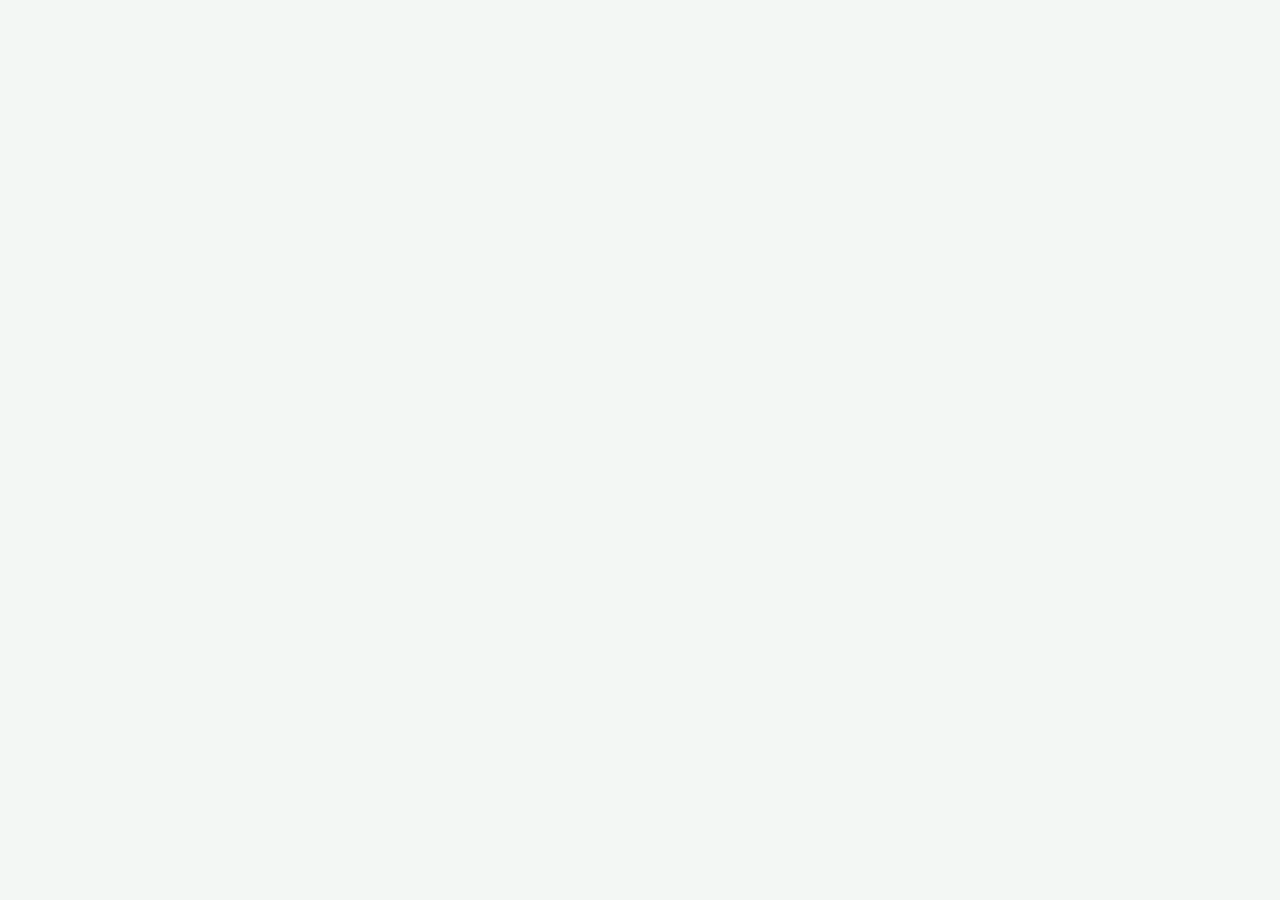
==== commit 874301b9: "feat: true independent Alborz PWA shell; embeds exact canonical academy" ====
--- a/index.html
+++ b/index.html
@@ -1 +1,71 @@
-<!doctype html><html lang="fa" dir="rtl"><head><meta charset="utf-8"><meta name="viewport" content="width=device-width,initial-scale=1"><meta name="robots" content="noindex,nofollow,noarchive"><meta http-equiv="refresh" content="0;url=https://hassnboudlaie.github.io/hasan-boudlaie/alborz-communication-skills/"><title>ورود خصوصی | دکتر حسن بودلایی</title><style>body{font:18px/2 Tahoma,sans-serif;color:#193746;background:#f5f7f8;margin:0;min-height:100vh;display:grid;place-items:center}main{padding:36px;max-width:480px;background:white;border:1px solid #dce6e9;border-radius:18px;margin:20px}a{display:block;text-decoration:none;border-radius:8px;background:#1a4958;color:white;padding:12px 22px;text-align:center}small{color:#6b838e}</style></head><body><main><small lang="en">PRIVATE APPLICATIONS</small><h1>این بخش خصوصی است.</h1><p>برای دسترسی به اپلیکیشن، وارد حساب مالک شوید.</p><a id="enter" href="https://hassnboudlaie.github.io/hasan-boudlaie/alborz-communication-skills/">ورود به اپلیکیشن</a></main><script>const destination=new URL("https://hassnboudlaie.github.io/hasan-boudlaie/alborz-communication-skills/");destination.search=location.search;destination.hash=location.hash;document.getElementById('enter').href=destination.href;location.replace(destination.href);</script></body></html>
+<!doctype html>
+<html lang="fa" dir="rtl">
+<head>
+<meta charset="utf-8">
+<meta name="viewport" content="width=device-width,initial-scale=1,viewport-fit=cover">
+<meta name="theme-color" content="#07593e">
+<meta name="application-name" content="آکادمی مستقل بیمه البرز">
+<meta name="apple-mobile-web-app-capable" content="yes">
+<meta name="apple-mobile-web-app-title" content="آکادمی البرز">
+<meta name="apple-mobile-web-app-status-bar-style" content="default">
+<meta name="robots" content="noindex,follow">
+<title>آکادمی مهارت‌های ارتباطی بیمه البرز | اپلیکیشن مستقل</title>
+<meta name="description" content="نسخه قابل نصب و مستقل آکادمی مهارت‌های ارتباطی بیمه البرز، با همان محتوای زنده وب‌سایت آموزشی.">
+<link rel="manifest" href="./manifest.webmanifest">
+<link rel="icon" href="./icon-192.png" sizes="192x192" type="image/png">
+<link rel="apple-touch-icon" href="./icon-192.png">
+<style>
+*{box-sizing:border-box}
+html,body{height:100%;margin:0;background:#f3f7f4;overflow:hidden}
+body{font:17px/1.85 Tahoma,Arial,sans-serif;color:#123e30}
+#academy{display:block;width:100%;height:100vh;height:100dvh;border:0;background:#f3f7f4}
+#loading{position:fixed;inset:0;display:grid;place-items:center;background:#f3f7f4;z-index:3}
+#loading[hidden]{display:none}
+#loading .panel{text-align:center;padding:22px;max-width:440px}
+#loading img{display:block;width:72px;height:72px;margin:0 auto 16px;border-radius:18px}
+#loading p{margin:4px 0;color:#557367}
+#install{position:fixed;inset:auto auto max(18px,env(safe-area-inset-bottom)) 18px;background:#07593e;color:white;border:0;border-radius:12px;padding:10px 17px;font:700 15px Tahoma,Arial,sans-serif;z-index:4;box-shadow:0 3px 18px #003c2b22}
+#install[hidden]{display:none}
+@media(prefers-reduced-motion:reduce){*{scroll-behavior:auto!important}}
+</style>
+</head>
+<body>
+<div id="loading" role="status" aria-live="polite"><div class="panel"><img src="./icon-192.png" alt=""><strong>آکادمی ارتباطات اثربخش بیمه البرز</strong><p>در حال نمایش آخرین محتوای آکادمی…</p><p><a href="https://hassnboudlaie.github.io/hasan-boudlaie/alborz-communication-skills/">بازکردن آکادمی در مرورگر</a></p></div></div>
+<iframe id="academy" title="آکادمی مهارت‌های ارتباطی بیمه البرز" allow="clipboard-read; clipboard-write; fullscreen; microphone; camera" loading="eager"></iframe>
+<button id="install" type="button" hidden>نصب اپلیکیشن بیمه البرز</button>
+<noscript><a href="https://hassnboudlaie.github.io/hasan-boudlaie/alborz-communication-skills/">برای ورود به آکادمی کلیک کنید</a></noscript>
+<script>
+(function(){
+  'use strict';
+  // This installable container has its own path, manifest identity and service worker.
+  // The framed content comes from the ONE canonical academy; nothing is copied.
+  const canonical='https://hassnboudlaie.github.io/hasan-boudlaie/alborz-communication-skills/';
+  const url=new URL(canonical);
+  const params=new URLSearchParams(location.search);
+  params.delete('app');params.delete('install');
+  url.search=params.toString();url.hash=location.hash;
+  const frame=document.getElementById('academy');
+  frame.addEventListener('load',()=>{document.getElementById('loading').hidden=true;});
+  frame.src=url.href;
+  // The main site and other application paths are not controlled by this worker.
+  if('serviceWorker' in navigator)window.addEventListener('load',()=>{
+    navigator.serviceWorker.register('./sw.js',{scope:'./'}).catch(err=>console.warn('Alborz standalone SW:',err));
+  });
+  let promptEvent=null;
+  const install=document.getElementById('install');
+  window.addEventListener('beforeinstallprompt',event=>{
+    event.preventDefault();promptEvent=event;
+    if(!window.matchMedia('(display-mode: standalone)').matches) install.hidden=false;
+  });
+  install.addEventListener('click',async()=>{
+    if(!promptEvent)return;
+    install.hidden=true;
+    const toPrompt=promptEvent;promptEvent=null;
+    await toPrompt.prompt();
+  });
+  window.addEventListener('appinstalled',()=>{install.hidden=true;promptEvent=null;});
+  if(window.matchMedia('(display-mode: standalone)').matches)install.hidden=true;
+})();
+</script>
+</body>
+</html>
